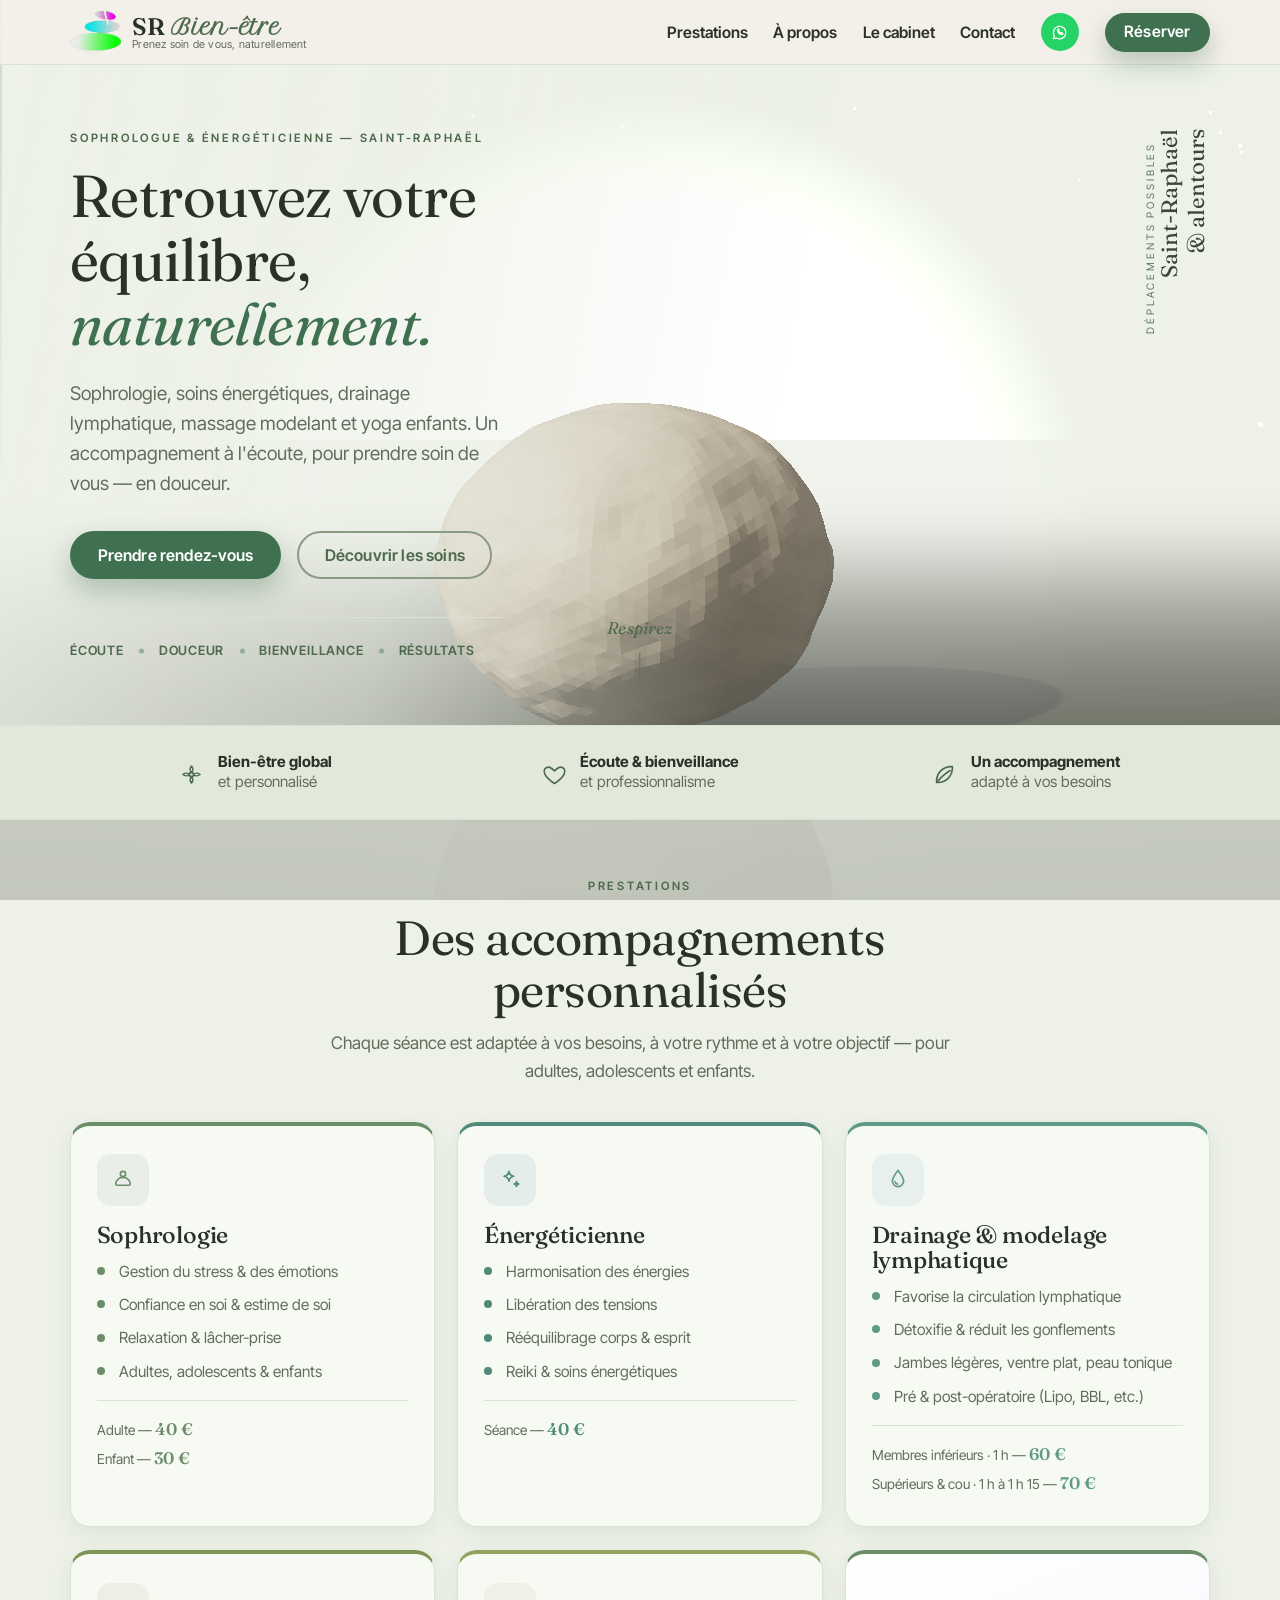
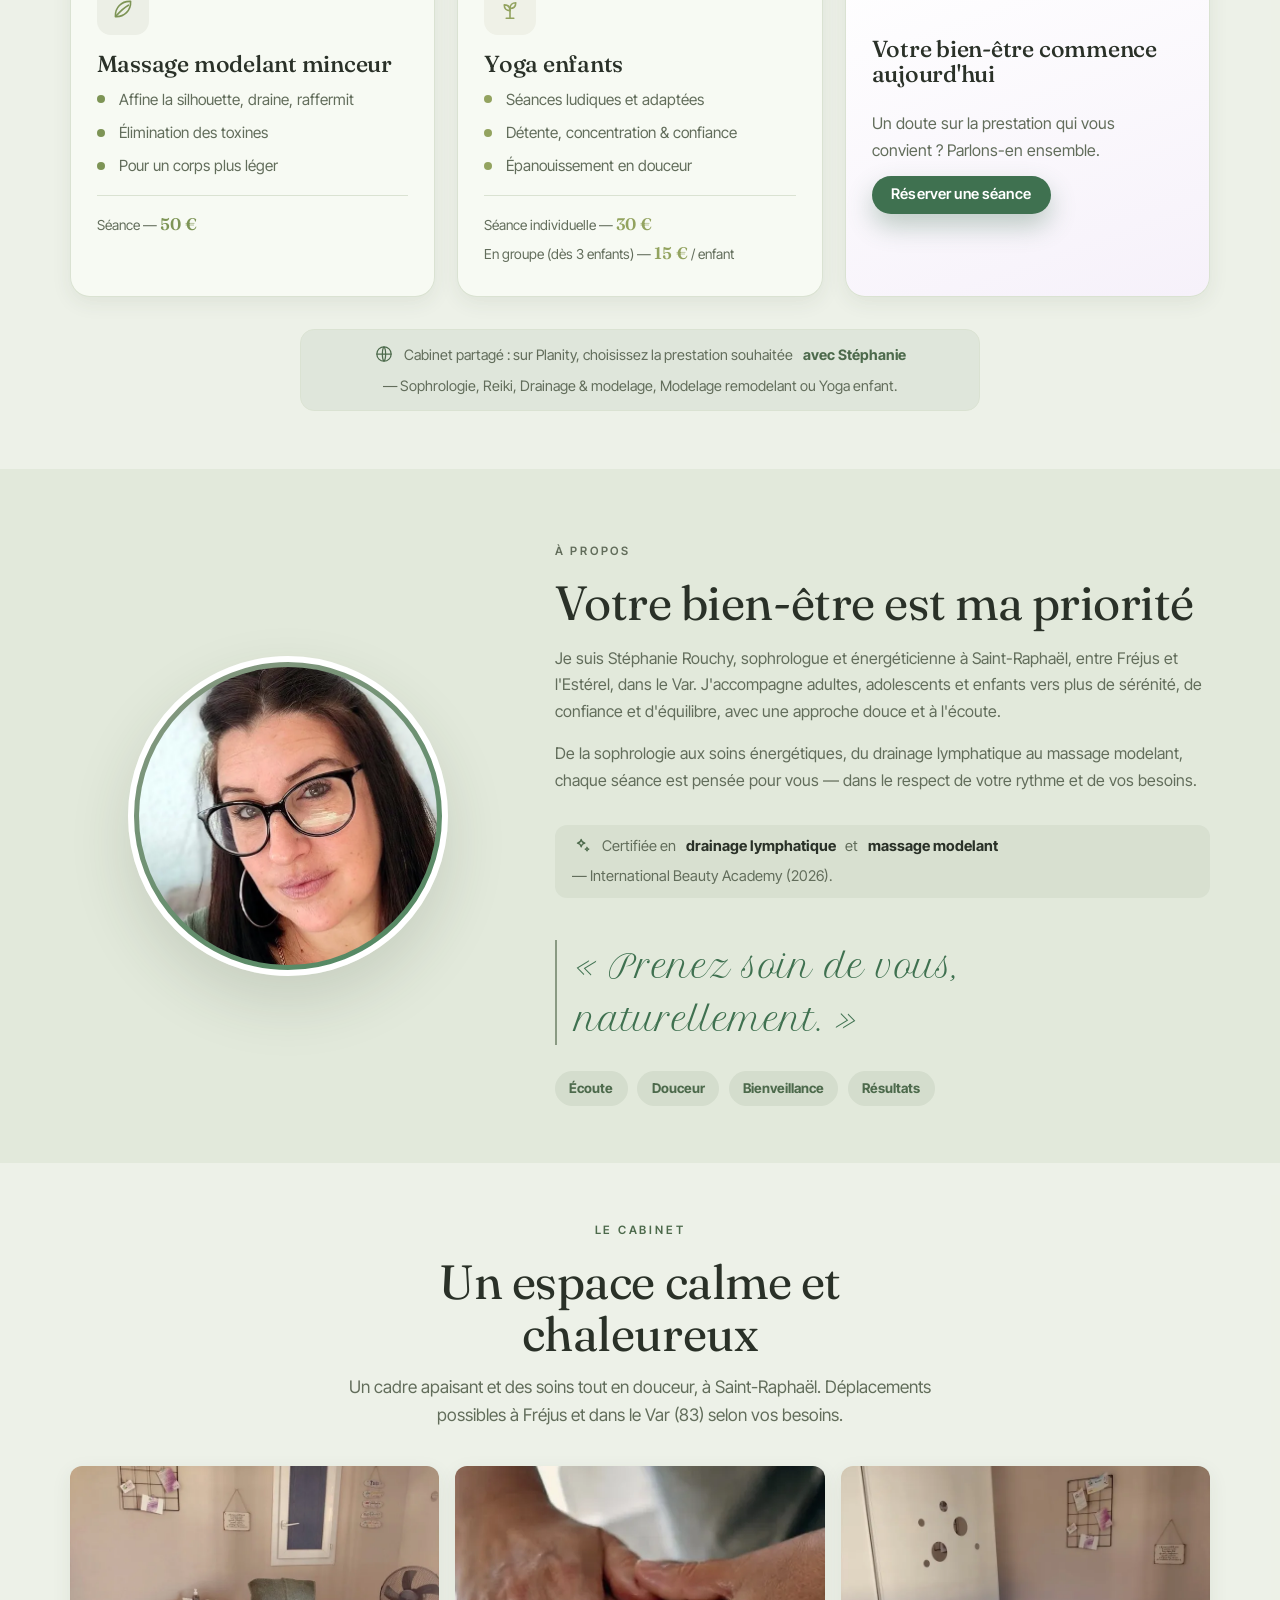
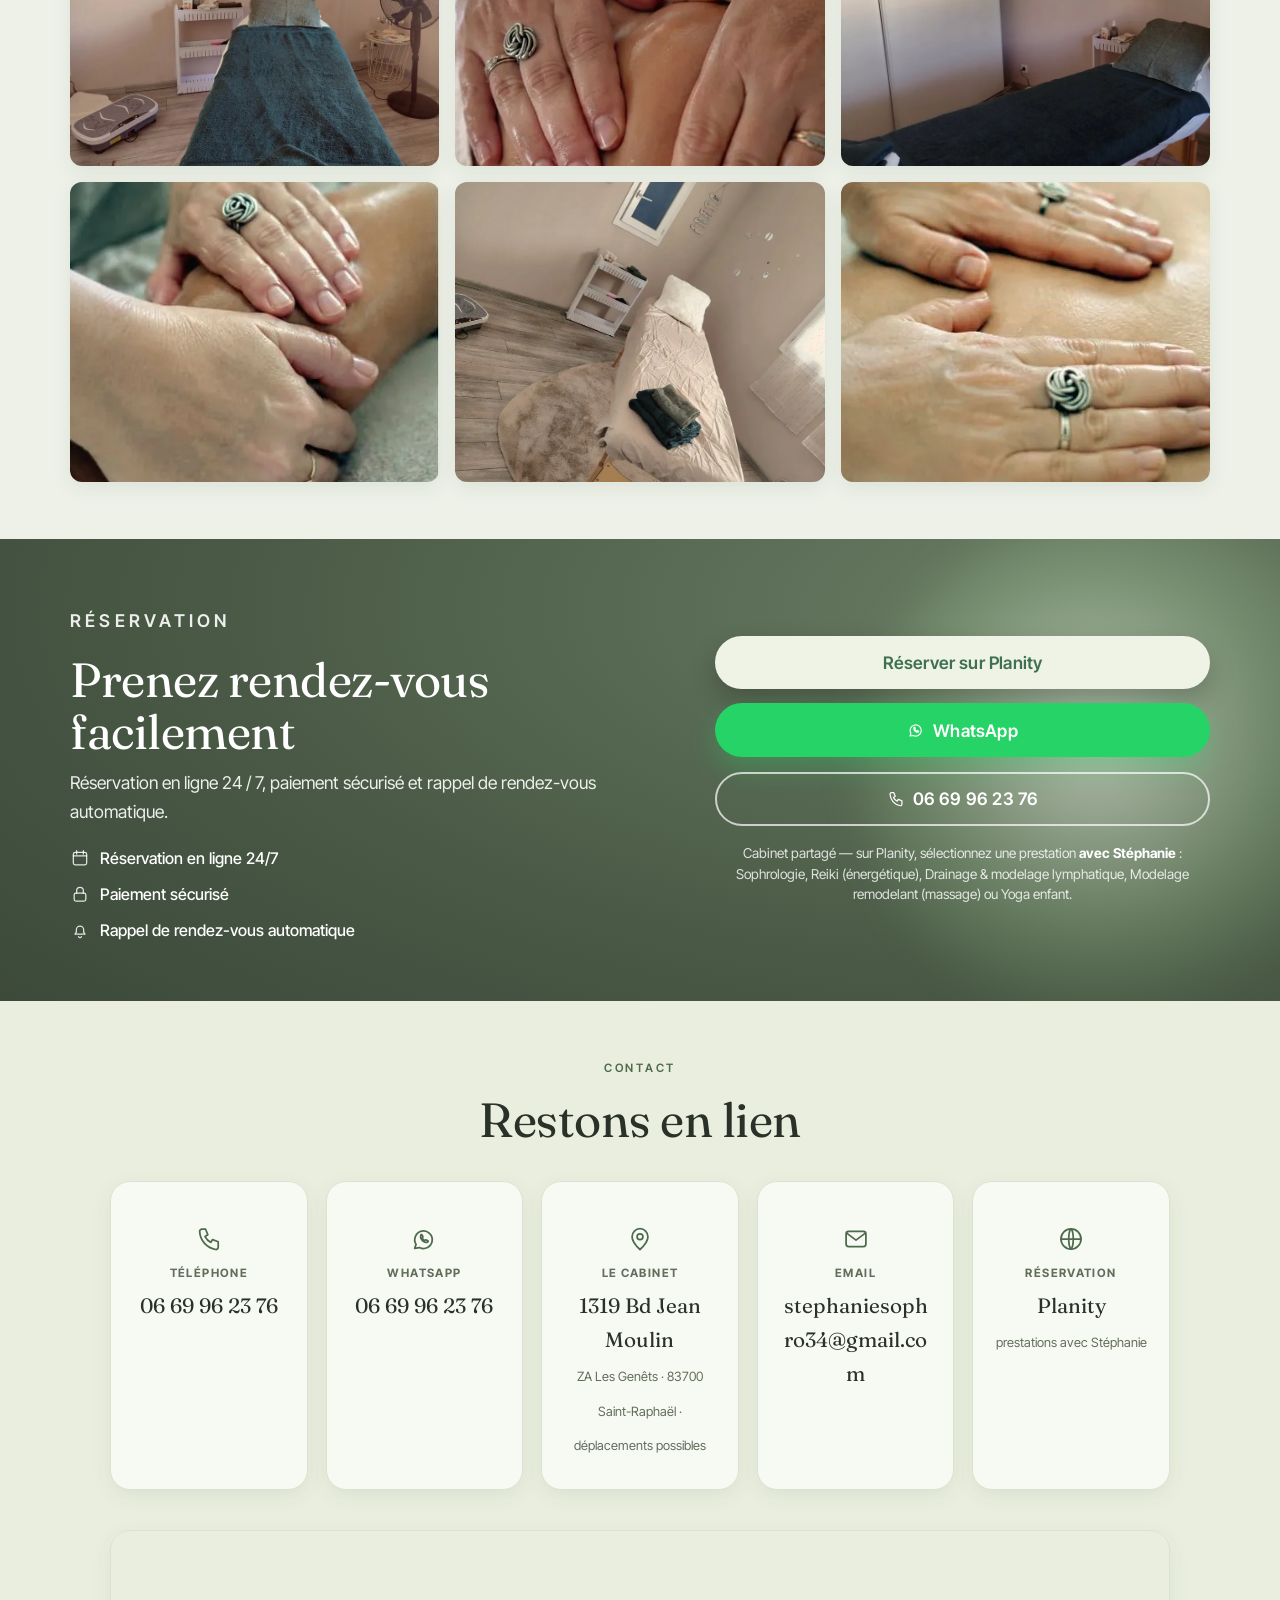
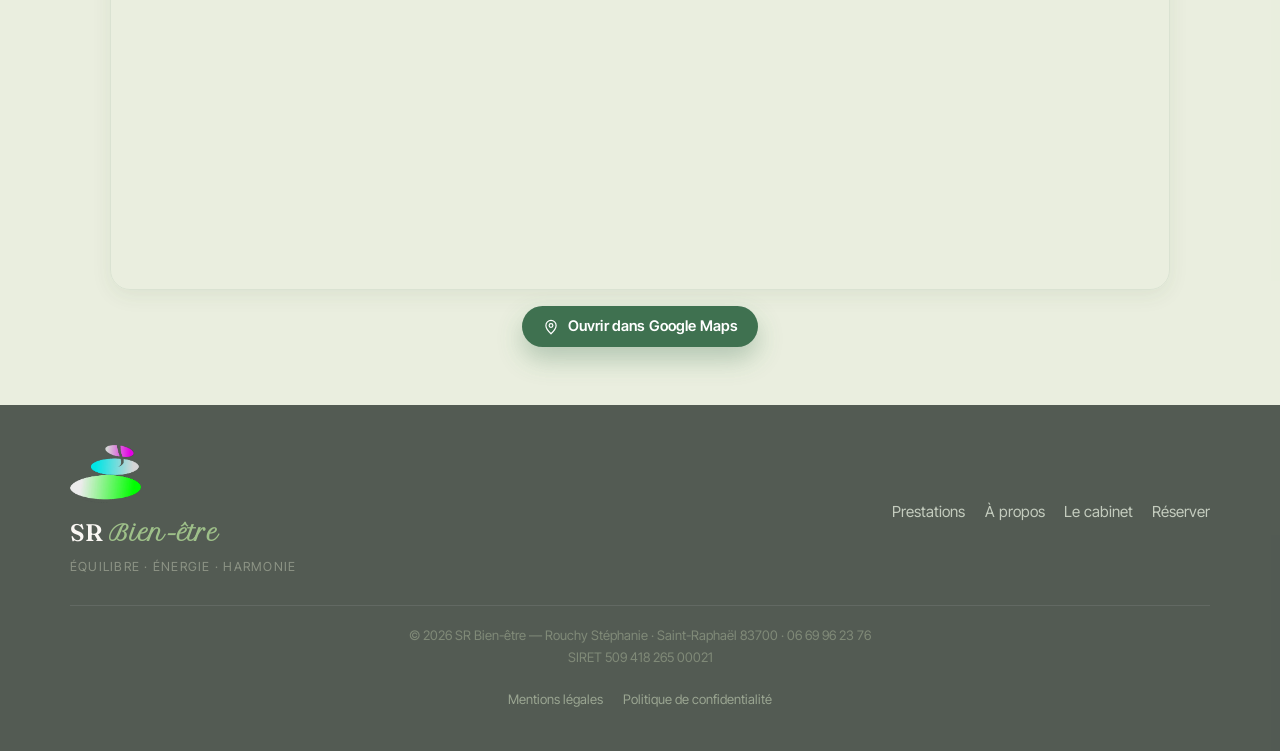
==== index.html @ bbe03e34 "Local SEO: reinforce Fréjus / Var geo signals in copy and schema Name nearby towns (Fréjus, Var/83) " ====
<!DOCTYPE html>
<html lang="fr">
<head>
  <meta charset="UTF-8" />
  <meta name="viewport" content="width=device-width, initial-scale=1.0" />
  <title>SR Bien-être — Sophrologie, Énergétique & Massage à Saint-Raphaël</title>
  <meta name="description" content="SR Bien-être à Saint-Raphaël (83700) : sophrologie, soins énergétiques (Reiki), drainage lymphatique, massage modelant minceur et yoga enfants. Prenez soin de vous, naturellement. Réservation en ligne." />
  <meta name="theme-color" content="#edf1e8" />
  <meta name="robots" content="index, follow, max-image-preview:large" />
  <meta name="author" content="Stéphanie Rouchy — SR Bien-être" />
  <link rel="canonical" href="https://www.srbienetre.fr/" />

  <!-- Local SEO -->
  <meta name="geo.region" content="FR-83" />
  <meta name="geo.placename" content="Saint-Raphaël" />
  <meta name="geo.position" content="43.42722;6.78696" />
  <meta name="ICBM" content="43.42722, 6.78696" />

  <!-- Open Graph -->
  <meta property="og:type" content="website" />
  <meta property="og:locale" content="fr_FR" />
  <meta property="og:site_name" content="SR Bien-être" />
  <meta property="og:url" content="https://www.srbienetre.fr/" />
  <meta property="og:title" content="SR Bien-être — Sophrologie, Énergétique & Massage à Saint-Raphaël" />
  <meta property="og:description" content="Sophrologie, soins énergétiques, drainage lymphatique, massage minceur et yoga enfants. Prenez soin de vous, naturellement." />
  <meta property="og:image" content="https://www.srbienetre.fr/assets/img/hero-poster.jpg" />
  <meta property="og:image:width" content="820" />
  <meta property="og:image:height" content="660" />
  <meta property="og:image:alt" content="SR Bien-être — Sophrologie & énergétique à Saint-Raphaël" />

  <!-- Twitter / X card -->
  <meta name="twitter:card" content="summary_large_image" />
  <meta name="twitter:title" content="SR Bien-être — Sophrologie, Énergétique & Massage à Saint-Raphaël" />
  <meta name="twitter:description" content="Sophrologie, soins énergétiques, drainage lymphatique, massage minceur et yoga enfants. Prenez soin de vous, naturellement." />
  <meta name="twitter:image" content="https://www.srbienetre.fr/assets/img/hero-poster.jpg" />

  <link rel="icon" href="assets/favicon.svg" type="image/svg+xml" />
  <link rel="apple-touch-icon" href="assets/img/logo.png" />
  <link rel="preconnect" href="https://fonts.googleapis.com" />
  <link rel="preconnect" href="https://fonts.gstatic.com" crossorigin />
  <link href="https://fonts.googleapis.com/css2?family=Fraunces:ital,opsz,wght@0,9..144,400;0,9..144,500;0,9..144,600;1,9..144,400;1,9..144,500&family=Inter+Tight:wght@300;400;500;600;700&family=Petit+Formal+Script&display=swap" rel="stylesheet" />
  <link rel="stylesheet" href="styles.css?v=22" />

  <script type="application/ld+json">
  {
    "@context": "https://schema.org",
    "@type": "HealthAndBeautyBusiness",
    "name": "SR Bien-être",
    "description": "Sophrologie, soins énergétiques (Reiki), drainage lymphatique, massage modelant minceur et yoga enfants à Saint-Raphaël.",
    "@id": "https://www.srbienetre.fr/#business",
    "url": "https://www.srbienetre.fr/",
    "image": "https://www.srbienetre.fr/assets/img/hero-poster.jpg",
    "telephone": "+33669962376",
    "email": "stephaniesophro34@gmail.com",
    "knowsLanguage": "fr-FR",
    "founder": { "@type": "Person", "name": "Stéphanie Rouchy" },
    "areaServed": [
      { "@type": "City", "name": "Saint-Raphaël" },
      { "@type": "City", "name": "Fréjus" },
      { "@type": "AdministrativeArea", "name": "Var (83)" }
    ],
    "address": {
      "@type": "PostalAddress",
      "streetAddress": "1319 boulevard Jean Moulin, ZA Les Genêts",
      "addressLocality": "Saint-Raphaël",
      "postalCode": "83700",
      "addressCountry": "FR"
    },
    "geo": {
      "@type": "GeoCoordinates",
      "latitude": 43.42722,
      "longitude": 6.78696
    },
    "hasMap": "https://www.google.com/maps/search/?api=1&query=1319%20Bd%20Jean%20Moulin%2083700%20Saint-Rapha%C3%ABl",
    "slogan": "Prenez soin de vous, naturellement.",
    "priceRange": "€€",
    "hasOfferCatalog": {
      "@type": "OfferCatalog",
      "name": "Prestations",
      "itemListElement": [
        { "@type": "Offer", "priceCurrency": "EUR", "price": "40", "itemOffered": { "@type": "Service", "name": "Sophrologie (adulte)" } },
        { "@type": "Offer", "priceCurrency": "EUR", "price": "30", "itemOffered": { "@type": "Service", "name": "Sophrologie (enfant)" } },
        { "@type": "Offer", "priceCurrency": "EUR", "price": "40", "itemOffered": { "@type": "Service", "name": "Soin énergétique (Reiki)" } },
        { "@type": "Offer", "priceCurrency": "EUR", "price": "60", "itemOffered": { "@type": "Service", "name": "Drainage lymphatique — membres inférieurs (1 h)" } },
        { "@type": "Offer", "priceCurrency": "EUR", "price": "70", "itemOffered": { "@type": "Service", "name": "Drainage lymphatique — membres supérieurs & cou (1 h à 1 h 15)" } },
        { "@type": "Offer", "priceCurrency": "EUR", "price": "50", "itemOffered": { "@type": "Service", "name": "Massage modelant minceur" } },
        { "@type": "Offer", "priceCurrency": "EUR", "price": "30", "itemOffered": { "@type": "Service", "name": "Yoga enfants (individuel)" } },
        { "@type": "Offer", "priceCurrency": "EUR", "price": "15", "itemOffered": { "@type": "Service", "name": "Yoga enfants (groupe, dès 3 enfants)" } }
      ]
    },
    "potentialAction": {
      "@type": "ReserveAction",
      "name": "Réserver une séance de sophrologie avec Stéphanie",
      "target": "https://www.planity.com/aline-nails-83700-saint-raphael-g7h"
    }
  }
</script>
</head>
<body>
  <!-- ============ ICON SPRITE (thin line set) ============ -->
  <svg class="icon-sprite" width="0" height="0" aria-hidden="true" focusable="false">
    <defs>
      <symbol id="ic-lotus" viewBox="0 0 24 24">
        <circle cx="12" cy="6.4" r="2.4"/>
        <path d="M12 9.6c-3.4 0-6.1 2.4-6.7 5.7-.14.8.5 1.5 1.3 1.5h10.8c.8 0 1.44-.7 1.3-1.5C18.1 12 15.4 9.6 12 9.6z"/>
      </symbol>
      <symbol id="ic-spark" viewBox="0 0 24 24">
        <path d="M11 4c.5 3 1.5 4 4.5 4.5-3 .5-4 1.5-4.5 4.5-.5-3-1.5-4-4.5-4.5 3-.5 4-1.5 4.5-4.5z"/>
        <path d="M18 13.5c.22 1.4.8 2 2.2 2.2-1.4.22-2 .8-2.2 2.2-.22-1.4-.8-2-2.2-2.2 1.4-.22 2-.8 2.2-2.2z"/>
      </symbol>
      <symbol id="ic-drop" viewBox="0 0 24 24">
        <path d="M12 3.2c-3.1 4-5.2 6.7-5.2 9.7a5.2 5.2 0 0 0 10.4 0c0-3-2.1-5.7-5.2-9.7z"/>
        <path d="M9.4 13.4a2.6 2.6 0 0 0 2.2 2.4"/>
      </symbol>
      <symbol id="ic-leaf" viewBox="0 0 24 24">
        <path d="M5 19c-.5-8 5.5-14.5 14-14 .5 8.5-6 14.5-14 14z"/>
        <path d="M6 18c4-4.5 7.5-7.5 11-9.5"/>
      </symbol>
      <symbol id="ic-sprout" viewBox="0 0 24 24">
        <path d="M12 20.5V12"/>
        <path d="M12 13.5c-3.2 0-5.3-2.1-5.3-5.3 3.2 0 5.3 2.1 5.3 5.3z"/>
        <path d="M12 11.5c0-3.2 2.1-5.3 5.3-5.3 0 3.2-2.1 5.3-5.3 5.3z"/>
        <path d="M8.5 20.5h7"/>
      </symbol>
      <symbol id="ic-flower" viewBox="0 0 24 24">
        <circle cx="12" cy="12" r="1.9"/>
        <path d="M12 10.1c-1.5-1.5-1.5-4 0-5.6 1.5 1.6 1.5 4.1 0 5.6z"/>
        <path d="M13.9 12c1.5-1.5 4-1.5 5.6 0-1.6 1.5-4.1 1.5-5.6 0z"/>
        <path d="M12 13.9c1.5 1.5 1.5 4 0 5.6-1.5-1.6-1.5-4.1 0-5.6z"/>
        <path d="M10.1 12c-1.5 1.5-4 1.5-5.6 0 1.6-1.5 4.1-1.5 5.6 0z"/>
      </symbol>
      <symbol id="ic-heart" viewBox="0 0 24 24">
        <path d="M12 20s-6.5-4.3-8.6-8.4C1.9 8.3 3.5 5.4 6.6 5.4c1.9 0 3 1 5.4 3.4 2.4-2.4 3.5-3.4 5.4-3.4 3.1 0 4.7 2.9 3.2 6.2C18.5 15.7 12 20 12 20z"/>
      </symbol>
      <symbol id="ic-calendar" viewBox="0 0 24 24">
        <rect x="4" y="5.2" width="16" height="15" rx="2.2"/>
        <path d="M4 9.5h16M8 3.2v4M16 3.2v4"/>
      </symbol>
      <symbol id="ic-lock" viewBox="0 0 24 24">
        <rect x="5" y="11" width="14" height="9.4" rx="2.2"/>
        <path d="M8 11V8a4 4 0 0 1 8 0v3"/>
      </symbol>
      <symbol id="ic-bell" viewBox="0 0 24 24">
        <path d="M6 17h12l-1.6-2.4v-3a4.4 4.4 0 0 0-8.8 0v3L6 17z"/>
        <path d="M10.3 20a1.9 1.9 0 0 0 3.4 0"/>
      </symbol>
      <symbol id="ic-phone" viewBox="0 0 24 24">
        <path d="M6 3.6h3.1l1.9 4.8-2.4 1.5a11.5 11.5 0 0 0 5 5l1.5-2.4 4.8 1.9V19a2 2 0 0 1-2.1 2A16.5 16.5 0 0 1 4 5.7 2 2 0 0 1 6 3.6z"/>
      </symbol>
      <symbol id="ic-pin" viewBox="0 0 24 24">
        <path d="M12 21s6.8-6.3 6.8-11A6.8 6.8 0 0 0 5.2 10c0 4.7 6.8 11 6.8 11z"/>
        <circle cx="12" cy="10" r="2.5"/>
      </symbol>
      <symbol id="ic-globe" viewBox="0 0 24 24">
        <circle cx="12" cy="12" r="8.6"/>
        <path d="M3.5 12h17M12 3.4c2.6 2.6 2.6 14.6 0 17.2M12 3.4c-2.6 2.6-2.6 14.6 0 17.2"/>
      </symbol>
      <symbol id="ic-mail" viewBox="0 0 24 24">
        <rect x="3.5" y="5.5" width="17" height="13" rx="2.2"/>
        <path d="M4 7l8 6 8-6"/>
      </symbol>
      <symbol id="ic-whatsapp" viewBox="0 0 24 24">
        <path d="M4 20l1.2-3.4a7.5 7.5 0 1 1 2.9 2.7L4 20z"/>
        <path d="M9.2 8.7c.3-.6 1-.6 1.3.1l.5 1.1c.1.3.1.6-.1.8l-.4.5a4.2 4.2 0 0 0 2.1 2.1l.5-.4c.2-.2.5-.2.8-.1l1.1.5c.7.3.7 1 .1 1.3-.9.5-2 .5-3.1-.2a6.8 6.8 0 0 1-2.3-2.3c-.7-1.1-.7-2.2-.5-3z"/>
      </symbol>
    </defs>
  </svg>

  <!-- ============ OPENING RITUAL — « Le Souffle » ============ -->
  <div id="souffle-intro" class="intro" aria-hidden="true">
    <div class="intro-inner">
      <span class="intro-line" aria-hidden="true"></span>
      <p class="intro-word intro-word--a">Respirez.</p>
      <p class="intro-word intro-word--b">Retrouvez votre équilibre,<br /><i>naturellement.</i></p>
    </div>
    <button type="button" class="intro-skip" aria-label="Entrer sur le site">Entrer</button>
  </div>

  <a class="skip-link" href="#main">Aller au contenu</a>
  <span class="breath-line" aria-hidden="true"></span>

  <!-- ============ HEADER ============ -->
  <header class="site-header" id="top">
    <div class="container header-inner">
      <a href="#top" class="brand" aria-label="SR Bien-être — accueil">
        <span class="brand-mark" aria-hidden="true">
          <img src="assets/img/logo.png" alt="" width="49" height="40" />
        </span>
        <span class="brand-text">
          <span class="brand-name">SR <em>Bien-être</em></span>
          <span class="brand-tagline">Prenez soin de vous, naturellement</span>
        </span>
      </a>

      <nav class="nav" aria-label="Navigation principale">
        <button class="nav-toggle" aria-expanded="false" aria-controls="nav-menu" aria-label="Ouvrir le menu">
          <span></span><span></span><span></span>
        </button>
        <ul class="nav-menu" id="nav-menu">
          <li><a href="#services">Prestations</a></li>
          <li><a href="#apropos">À propos</a></li>
          <li><a href="#cabinet">Le cabinet</a></li>
          <li><a href="#contact">Contact</a></li>
          <li class="nav-wa-item">
            <a href="https://wa.me/33669962376?text=Bonjour%20St%C3%A9phanie%2C%20je%20vous%20contacte%20via%20votre%20site%20SR%20Bien-%C3%AAtre." target="_blank" rel="noopener" class="nav-wa" aria-label="Contacter sur WhatsApp">
              <svg class="ic"><use href="#ic-whatsapp"/></svg>
            </a>
          </li>
          <li><a href="#reserver" class="btn btn-sm btn-primary nav-cta">Réserver</a></li>
        </ul>
      </nav>
    </div>
  </header>

  <main id="main">
    <!-- ============ HERO — « Le Souffle » ============ -->
    <section class="hero">
      <!-- La Membrane : souffle de lumière (pré-rendu léger, SVG/CSS, sans WebGL) -->
      <div class="membrane" aria-hidden="true">
        <svg class="membrane-svg" viewBox="0 0 900 900" preserveAspectRatio="xMidYMid slice">
          <defs>
            <radialGradient id="halo" cx="50%" cy="50%" r="50%">
              <stop offset="0%" stop-color="#c7d0c0" stop-opacity="0.9" />
              <stop offset="45%" stop-color="#aebaa6" stop-opacity="0.55" />
              <stop offset="100%" stop-color="#aebaa6" stop-opacity="0" />
            </radialGradient>
            <radialGradient id="core" cx="46%" cy="44%" r="46%">
              <stop offset="0%" stop-color="#f6faee" stop-opacity="0.98" />
              <stop offset="38%" stop-color="#dbeac8" stop-opacity="0.9" />
              <stop offset="72%" stop-color="#a7c58f" stop-opacity="0.55" />
              <stop offset="100%" stop-color="#7aa76f" stop-opacity="0" />
            </radialGradient>
            <linearGradient id="prism" x1="0" y1="0" x2="1" y2="1">
              <stop offset="0%" stop-color="#e79ab5" />
              <stop offset="30%" stop-color="#b79ad6" />
              <stop offset="60%" stop-color="#7fb9d8" />
              <stop offset="100%" stop-color="#9ecf9f" />
            </linearGradient>
            <filter id="warp" x="-30%" y="-30%" width="160%" height="160%">
              <feTurbulence type="fractalNoise" baseFrequency="0.011 0.014" numOctaves="2" seed="7" result="n" />
              <feDisplacementMap in="SourceGraphic" in2="n" scale="42" xChannelSelector="R" yChannelSelector="G" />
              <feGaussianBlur stdDeviation="6" />
            </filter>
            <filter id="soft"><feGaussianBlur stdDeviation="26" /></filter>
            <filter id="grain">
              <feTurbulence type="fractalNoise" baseFrequency="0.9" numOctaves="2" stitchTiles="stitch" />
              <feColorMatrix type="saturate" values="0" />
            </filter>
          </defs>

          <ellipse cx="450" cy="452" rx="330" ry="330" fill="url(#halo)" filter="url(#soft)" />
          <g filter="url(#warp)">
            <ellipse cx="450" cy="442" rx="250" ry="260" fill="url(#core)" />
            <ellipse class="prism-rim" cx="450" cy="442" rx="250" ry="260" fill="none"
                     stroke="url(#prism)" stroke-width="5" opacity="0.6" />
            <ellipse cx="450" cy="442" rx="250" ry="260" fill="none"
                     stroke="#ffffff" stroke-width="1.5" opacity="0.35" />
          </g>
          <rect width="900" height="900" filter="url(#grain)" opacity="0.05" />
        </svg>
      </div>
      <!-- Desktop fallback: a still of the WebGL « La Source » scene (shown when WebGL doesn't run) -->
      <img class="hero-poster" src="assets/img/hero-poster.jpg?v=1" alt="" aria-hidden="true" width="820" height="660" />

      <div class="container hero-inner">
        <div class="hero-copy">
          <p class="eyebrow">Sophrologue &amp; énergéticienne — Saint-Raphaël</p>
          <h1 class="hero-title">
            Retrouvez votre<br />équilibre, <span class="accent-word">naturellement.</span>
          </h1>
          <p class="lead">
            Sophrologie, soins énergétiques, drainage lymphatique, massage modelant et
            yoga enfants. Un accompagnement à l'écoute, pour prendre soin de vous — en douceur.
          </p>
          <div class="hero-actions">
            <a href="#reserver" class="btn btn-primary">Prendre rendez-vous</a>
            <a href="#services" class="btn btn-ghost">Découvrir les soins</a>
          </div>
          <ul class="hero-values" aria-label="Valeurs">
            <li>Écoute</li><li>Douceur</li><li>Bienveillance</li><li>Résultats</li>
          </ul>
        </div>
        <p class="hero-place" aria-hidden="true">
          <span>déplacements possibles</span>
          Saint-Raphaël<br />&amp; alentours
        </p>
      </div>
      <a href="#trust" class="hero-scroll" aria-label="Défiler">
        <span class="hero-scroll-word">Respirez</span>
        <span class="hero-scroll-dot"></span>
      </a>
    </section>

    <!-- ============ TRUST STRIP ============ -->
    <section class="trust" id="trust" aria-label="Engagements">
      <div class="container trust-inner">
        <div class="trust-item">
          <span class="trust-ic" aria-hidden="true"><svg class="ic"><use href="#ic-flower"/></svg></span>
          <p><strong>Bien-être global</strong><br />et personnalisé</p>
        </div>
        <div class="trust-item">
          <span class="trust-ic" aria-hidden="true"><svg class="ic"><use href="#ic-heart"/></svg></span>
          <p><strong>Écoute &amp; bienveillance</strong><br />et professionnalisme</p>
        </div>
        <div class="trust-item">
          <span class="trust-ic" aria-hidden="true"><svg class="ic"><use href="#ic-leaf"/></svg></span>
          <p><strong>Un accompagnement</strong><br />adapté à vos besoins</p>
        </div>
      </div>
    </section>

    <!-- ============ SERVICES ============ -->
    <section class="section" id="services">
      <div class="container">
        <div class="section-head">
          <p class="eyebrow">Prestations</p>
          <h2>Des accompagnements personnalisés</h2>
          <p class="section-intro">
            Chaque séance est adaptée à vos besoins, à votre rythme et à votre objectif —
            pour adultes, adolescents et enfants.
          </p>
        </div>

        <div class="cards">
          <article class="card card--a">
            <div class="card-icon" aria-hidden="true"><svg class="ic"><use href="#ic-lotus"/></svg></div>
            <h3>Sophrologie</h3>
            <ul>
              <li>Gestion du stress &amp; des émotions</li>
              <li>Confiance en soi &amp; estime de soi</li>
              <li>Relaxation &amp; lâcher-prise</li>
              <li>Adultes, adolescents &amp; enfants</li>
            </ul>
            <p class="card-price">
              Adulte — <strong>40 €</strong><br />
              Enfant — <strong>30 €</strong>
            </p>
          </article>

          <article class="card card--b">
            <div class="card-icon" aria-hidden="true"><svg class="ic"><use href="#ic-spark"/></svg></div>
            <h3>Énergéticienne</h3>
            <ul>
              <li>Harmonisation des énergies</li>
              <li>Libération des tensions</li>
              <li>Rééquilibrage corps &amp; esprit</li>
              <li>Reiki &amp; soins énergétiques</li>
            </ul>
            <p class="card-price">Séance — <strong>40 €</strong></p>
          </article>

          <article class="card card--c">
            <div class="card-icon" aria-hidden="true"><svg class="ic"><use href="#ic-drop"/></svg></div>
            <h3>Drainage &amp; modelage lymphatique</h3>
            <ul>
              <li>Favorise la circulation lymphatique</li>
              <li>Détoxifie &amp; réduit les gonflements</li>
              <li>Jambes légères, ventre plat, peau tonique</li>
              <li>Pré &amp; post-opératoire (Lipo, BBL, etc.)</li>
            </ul>
            <p class="card-price">
              Membres inférieurs · 1 h — <strong>60 €</strong><br />
              Supérieurs &amp; cou · 1 h à 1 h 15 — <strong>70 €</strong>
            </p>
          </article>

          <article class="card card--d">
            <div class="card-icon" aria-hidden="true"><svg class="ic"><use href="#ic-leaf"/></svg></div>
            <h3>Massage modelant minceur</h3>
            <ul>
              <li>Affine la silhouette, draine, raffermit</li>
              <li>Élimination des toxines</li>
              <li>Pour un corps plus léger</li>
            </ul>
            <p class="card-price">Séance — <strong>50 €</strong></p>
          </article>

          <article class="card card--e">
            <div class="card-icon" aria-hidden="true"><svg class="ic"><use href="#ic-sprout"/></svg></div>
            <h3>Yoga enfants</h3>
            <ul>
              <li>Séances ludiques et adaptées</li>
              <li>Détente, concentration &amp; confiance</li>
              <li>Épanouissement en douceur</li>
            </ul>
            <p class="card-price">
              Séance individuelle — <strong>30 €</strong><br />
              En groupe (dès 3 enfants) — <strong>15 €</strong> / enfant
            </p>
          </article>

          <article class="card card-cta card--a">
            <h3>Votre bien-être commence aujourd'hui</h3>
            <p>Un doute sur la prestation qui vous convient&nbsp;? Parlons-en ensemble.</p>
            <a href="#reserver" class="btn btn-primary btn-sm">Réserver une séance</a>
          </article>
        </div>
        <p class="booking-hint">
          <svg class="ic" aria-hidden="true"><use href="#ic-globe"/></svg>
          Cabinet partagé : sur Planity, choisissez la prestation souhaitée
          <strong>avec Stéphanie</strong> — Sophrologie, Reiki, Drainage&nbsp;&amp;&nbsp;modelage,
          Modelage remodelant ou Yoga enfant.
        </p>
      </div>
    </section>

    <!-- ============ À PROPOS ============ -->
    <section class="section section-alt" id="apropos">
      <div class="container about">
        <div class="about-media">
          <picture>
            <source srcset="assets/img/stephanie.webp" type="image/webp" />
            <img src="assets/img/stephanie.jpg?v=2" alt="Stéphanie Rouchy, sophrologue et énergéticienne" width="600" height="600" loading="lazy" decoding="async" />
          </picture>
        </div>
        <div class="about-copy">
          <p class="eyebrow">À propos</p>
          <h2>Votre bien-être est ma priorité</h2>
          <p>
            Je suis Stéphanie Rouchy, sophrologue et énergéticienne à Saint-Raphaël,
            entre Fréjus et l'Estérel, dans le Var. J'accompagne adultes, adolescents et
            enfants vers plus de sérénité, de confiance et d'équilibre, avec une approche
            douce et à l'écoute.
          </p>
          <p>
            De la sophrologie aux soins énergétiques, du drainage lymphatique au massage
            modelant, chaque séance est pensée pour vous — dans le respect de votre rythme et
            de vos besoins.
          </p>
          <p class="credentials">
            <svg class="ic" aria-hidden="true"><use href="#ic-spark"/></svg>
            Certifiée en <strong>drainage lymphatique</strong> et <strong>massage modelant</strong> —
            International Beauty Academy (2026).
          </p>
          <blockquote>« Prenez soin de vous, naturellement. »</blockquote>
          <div class="about-values">
            <span>Écoute</span><span>Douceur</span><span>Bienveillance</span><span>Résultats</span>
          </div>
        </div>
      </div>
    </section>

    <!-- ============ CABINET / GALERIE ============ -->
    <section class="section" id="cabinet">
      <div class="container">
        <div class="section-head">
          <p class="eyebrow">Le cabinet</p>
          <h2>Un espace calme et chaleureux</h2>
          <p class="section-intro">
            Un cadre apaisant et des soins tout en douceur, à Saint-Raphaël.
            Déplacements possibles à Fréjus et dans le Var (83) selon vos besoins.
          </p>
        </div>
        <div class="gallery">
          <figure><picture><source srcset="assets/img/cabinet-2.webp" type="image/webp" /><img src="assets/img/cabinet-2.jpg" alt="Table de soin du cabinet" loading="lazy" decoding="async" width="1400" height="1892" /></picture></figure>
          <figure><picture><source srcset="assets/img/massage-1.webp" type="image/webp" /><img src="assets/img/massage-1.jpg" alt="Massage modelant du dos" loading="lazy" decoding="async" width="554" height="579" /></picture></figure>
          <figure><picture><source srcset="assets/img/cabinet-3.webp" type="image/webp" /><img src="assets/img/cabinet-3.jpg" alt="Espace de soin lumineux" loading="lazy" decoding="async" width="1400" height="1892" /></picture></figure>
          <figure><picture><source srcset="assets/img/massage-2.webp" type="image/webp" /><img src="assets/img/massage-2.jpg" alt="Massage relaxant des jambes" loading="lazy" decoding="async" width="468" height="472" /></picture></figure>
          <figure><picture><source srcset="assets/img/cabinet-5.webp" type="image/webp" /><img src="assets/img/cabinet-5.jpg" alt="Vue d'ensemble du cabinet de bien-être" loading="lazy" decoding="async" width="1400" height="1745" /></picture></figure>
          <figure><picture><source srcset="assets/img/massage-3.webp" type="image/webp" /><img src="assets/img/massage-3.jpg?v=2" alt="Drainage lymphatique du ventre" loading="lazy" decoding="async" width="574" height="372" /></picture></figure>
        </div>
      </div>
    </section>

    <!-- ============ RÉSERVER ============ -->
    <section class="section reserve" id="reserver">
      <div class="container reserve-inner">
        <div class="reserve-copy">
          <p class="eyebrow eyebrow-light">Réservation</p>
          <h2>Prenez rendez-vous facilement</h2>
          <p>Réservation en ligne 24&nbsp;/&nbsp;7, paiement sécurisé et rappel de rendez-vous automatique.</p>
          <ul class="reserve-points">
            <li><svg class="ic"><use href="#ic-calendar"/></svg> Réservation en ligne 24/7</li>
            <li><svg class="ic"><use href="#ic-lock"/></svg> Paiement sécurisé</li>
            <li><svg class="ic"><use href="#ic-bell"/></svg> Rappel de rendez-vous automatique</li>
          </ul>
        </div>
        <div class="reserve-actions">
          <a href="https://www.planity.com/aline-nails-83700-saint-raphael-g7h" target="_blank" rel="noopener" class="btn btn-primary btn-lg">
            Réserver sur Planity
          </a>
          <a href="https://wa.me/33669962376?text=Bonjour%20St%C3%A9phanie%2C%20je%20vous%20contacte%20via%20votre%20site%20SR%20Bien-%C3%AAtre." target="_blank" rel="noopener" class="btn btn-lg btn-whatsapp">
            <svg class="ic"><use href="#ic-whatsapp"/></svg> WhatsApp
          </a>
          <a href="tel:+33669962376" class="btn btn-ghost btn-lg btn-ghost-light">
            <svg class="ic"><use href="#ic-phone"/></svg> 06 69 96 23 76
          </a>
          <p class="reserve-note">
            Cabinet partagé — sur Planity, sélectionnez une prestation
            <strong>avec Stéphanie</strong> : Sophrologie, Reiki&nbsp;(énergétique),
            Drainage&nbsp;&amp;&nbsp;modelage lymphatique, Modelage remodelant&nbsp;(massage)
            ou Yoga enfant.
          </p>
        </div>
      </div>
    </section>

    <!-- ============ CONTACT ============ -->
    <section class="section section-alt" id="contact">
      <div class="container">
        <div class="section-head">
          <p class="eyebrow">Contact</p>
          <h2>Restons en lien</h2>
        </div>
        <div class="contact-grid">
          <a class="contact-item" href="tel:+33669962376">
            <span class="contact-ic" aria-hidden="true"><svg class="ic"><use href="#ic-phone"/></svg></span>
            <span class="contact-label">Téléphone</span>
            <span class="contact-val">06 69 96 23 76</span>
          </a>
          <a class="contact-item" href="https://wa.me/33669962376?text=Bonjour%20St%C3%A9phanie%2C%20je%20vous%20contacte%20via%20votre%20site%20SR%20Bien-%C3%AAtre." target="_blank" rel="noopener">
            <span class="contact-ic" aria-hidden="true"><svg class="ic"><use href="#ic-whatsapp"/></svg></span>
            <span class="contact-label">WhatsApp</span>
            <span class="contact-val">06 69 96 23 76</span>
          </a>
          <a class="contact-item" href="https://www.google.com/maps/search/?api=1&amp;query=1319%20Bd%20Jean%20Moulin%2083700%20Saint-Rapha%C3%ABl" target="_blank" rel="noopener">
            <span class="contact-ic" aria-hidden="true"><svg class="ic"><use href="#ic-pin"/></svg></span>
            <span class="contact-label">Le cabinet</span>
            <span class="contact-val">1319 Bd Jean Moulin<br /><small>ZA Les Genêts · 83700 Saint-Raphaël · déplacements possibles</small></span>
          </a>
          <a class="contact-item" href="mailto:stephaniesophro34@gmail.com">
            <span class="contact-ic" aria-hidden="true"><svg class="ic"><use href="#ic-mail"/></svg></span>
            <span class="contact-label">Email</span>
            <span class="contact-val contact-email">stephaniesophro34@gmail.com</span>
          </a>
          <a class="contact-item" href="https://www.planity.com/aline-nails-83700-saint-raphael-g7h" target="_blank" rel="noopener">
            <span class="contact-ic" aria-hidden="true"><svg class="ic"><use href="#ic-globe"/></svg></span>
            <span class="contact-label">Réservation</span>
            <span class="contact-val">Planity<br /><small>prestations avec Stéphanie</small></span>
          </a>
        </div>

        <div class="map-wrap">
          <iframe
            class="map-embed"
            title="Localisation du cabinet SR Bien-être — 1319 Bd Jean Moulin, Saint-Raphaël"
            loading="lazy"
            referrerpolicy="no-referrer-when-downgrade"
            src="https://www.openstreetmap.org/export/embed.html?bbox=6.78096%2C43.42322%2C6.79296%2C43.43122&amp;layer=mapnik&amp;marker=43.42722%2C6.78696"></iframe>
          <a class="btn btn-primary btn-sm map-directions" href="https://www.google.com/maps/search/?api=1&amp;query=1319%20Bd%20Jean%20Moulin%2083700%20Saint-Rapha%C3%ABl" target="_blank" rel="noopener">
            <svg class="ic" aria-hidden="true"><use href="#ic-pin"/></svg> Ouvrir dans Google Maps
          </a>
        </div>
      </div>
    </section>
  </main>

  <!-- ============ FOOTER ============ -->
  <footer class="site-footer">
    <div class="container footer-inner">
      <div class="footer-brand">
        <img class="footer-logo" src="assets/img/logo.png" alt="Logo SR Bien-être" width="73" height="60" loading="lazy" />
        <span class="brand-name">SR <em>Bien-être</em></span>
        <p>Équilibre · Énergie · Harmonie</p>
      </div>
      <nav aria-label="Liens de pied de page">
        <a href="#services">Prestations</a>
        <a href="#apropos">À propos</a>
        <a href="#cabinet">Le cabinet</a>
        <a href="#reserver">Réserver</a>
      </nav>
      <p class="footer-legal">
        © <span id="year"></span> SR Bien-être — Rouchy Stéphanie · Saint-Raphaël 83700 · 06 69 96 23 76<br />
        SIRET 509 418 265 00021
      </p>
      <p class="footer-legal-links">
        <a href="mentions-legales">Mentions légales</a>
        <a href="confidentialite">Politique de confidentialité</a>
      </p>
    </div>
  </footer>

  <a href="https://wa.me/33669962376?text=Bonjour%20St%C3%A9phanie%2C%20je%20vous%20contacte%20via%20votre%20site%20SR%20Bien-%C3%AAtre." target="_blank" rel="noopener" class="fab-wa" aria-label="Contacter sur WhatsApp"><svg class="ic"><use href="#ic-whatsapp"/></svg></a>
  <a href="#reserver" class="fab" aria-label="Prendre rendez-vous"><svg class="ic"><use href="#ic-calendar"/></svg> Réserver</a>

  <script src="script.js?v=9"></script>
</body>
</html>
---- styles.css ----
/* ============ SR Bien-être — « Le Souffle » ============ */
:root {
  /* Ground & ink — soft, calming sage-green ("un vert apaisant") */
  --plaster: #edf1e8;
  --plaster-deep: #e2e9db;
  --surface: #f7faf3;
  --ink: #2a3128;
  --ink-soft: #626d5b;
  --line: #dae2d2;

  /* Calming green palette — the action colour is a fresh, soothing green */
  --sage: #8a9a83;
  --sage-deep: #4d6a4c;
  --terracotta: #4e8760;      /* CTA / accent green (token name kept) */
  --terracotta-deep: #3f7150;

  /* The spectrum — used ONLY as refracted light (membrane, logo mark) */
  --brand-grad: linear-gradient(120deg, #e78ab0 0%, #9a7cc4 34%, #4aa9d8 68%, #7fc48a 100%);

  /* Legacy aliases kept so downstream rules inherit the new system */
  --bg: var(--plaster);
  --bg-alt: var(--plaster-deep);
  --purple: var(--sage-deep);
  --purple-deep: var(--sage-deep);
  --pink: var(--terracotta);
  --teal: var(--sage-deep);

  --shadow-sm: 0 6px 20px rgba(48, 60, 42, .08);
  --shadow: 0 26px 60px rgba(48, 60, 42, .15);
  --radius: 20px;
  --radius-sm: 12px;
  --wrap: 1140px;
  --ff-head: "Fraunces", Georgia, serif;
  --ff-body: "Inter Tight", system-ui, -apple-system, sans-serif;
  --ff-script: "Petit Formal Script", cursive;

  --breath: 11s; /* one calm resting-breath cycle */
}

* { box-sizing: border-box; }
html { scroll-behavior: smooth; scroll-padding-top: 84px; }
html { background: var(--bg); }
body {
  margin: 0;
  font-family: var(--ff-body);
  color: var(--ink);
  background: var(--bg);
  line-height: 1.65;
  font-weight: 400;
  -webkit-font-smoothing: antialiased;
}
/* When the WebGL world is live, the page floats over it: body goes transparent so
   the fixed background canvas shows, and content keeps its own legible grounds. */
html.source-on body { background: transparent; }
img { max-width: 100%; display: block; }
picture { display: contents; } /* let the inner <img> lay out as if direct child */
.icon-sprite { position: absolute; width: 0; height: 0; } /* hidden SVG symbol sprite */
a { color: inherit; }

/* ---- Thin line icons ---- */
.ic {
  width: 1.35em; height: 1.35em; fill: none; stroke: currentColor;
  stroke-width: 1.5; stroke-linecap: round; stroke-linejoin: round;
  vertical-align: -0.28em; flex: none;
}
.card-icon .ic { width: 26px; height: 26px; stroke: var(--accent); }
.trust-ic .ic { width: 27px; height: 27px; stroke: var(--sage-deep); }
.contact-ic .ic { width: 28px; height: 28px; stroke: var(--sage-deep); }
.reserve-points .ic { width: 20px; height: 20px; stroke: rgba(255,255,255,.85); }
.btn .ic { width: 18px; height: 18px; stroke-width: 1.6; }
.fab .ic { width: 17px; height: 17px; }

.container { width: min(100% - 2.5rem, var(--wrap)); margin-inline: auto; }

.skip-link {
  position: absolute; left: -999px; top: 0; z-index: 100;
  background: var(--purple); color: #fff; padding: .6rem 1rem; border-radius: 0 0 8px 0;
}
.skip-link:focus { left: 0; }

/* ---- Buttons ---- */
.btn {
  display: inline-flex; align-items: center; justify-content: center; gap: .5rem;
  font-family: var(--ff-body); font-weight: 700; font-size: 1rem;
  padding: .85rem 1.6rem; border-radius: 999px; text-decoration: none;
  cursor: pointer; border: 2px solid transparent; transition: transform .18s ease, box-shadow .18s ease, background .18s;
  line-height: 1;
}
.btn { font-family: var(--ff-body); font-weight: 600; letter-spacing: .01em; }
.btn:hover { transform: translateY(-2px); }
/* base uses the deeper green so white label clears WCAG AA (4.5:1); hover darkens further */
.btn-primary { background: var(--terracotta-deep); color: #fff; box-shadow: 0 12px 26px rgba(63, 113, 80, .32); }
.btn-primary:hover { background: #34613f; box-shadow: 0 16px 32px rgba(63, 113, 80, .42); }
.btn-ghost { background: transparent; border-color: var(--sage); color: var(--sage-deep); }
.btn-ghost:hover { background: rgba(138, 154, 134, .12); }
.btn-ghost-light { border-color: rgba(255,255,255,.7); color: #fff; }
.btn-ghost-light:hover { background: rgba(255,255,255,.14); }

/* Visible keyboard focus for all interactive elements */
a:focus-visible, button:focus-visible, .btn:focus-visible {
  outline: 3px solid var(--sage-deep); outline-offset: 3px; border-radius: 6px;
}
.btn-whatsapp { background: #25d366; color: #fff; box-shadow: 0 12px 26px rgba(37,211,102,.28); }
.btn-whatsapp:hover { background: #1fb457; box-shadow: 0 16px 32px rgba(37,211,102,.38); }
.btn-whatsapp .ic { stroke: #fff; }
.btn-sm { padding: .6rem 1.1rem; font-size: .92rem; }
.btn-lg { padding: 1rem 2rem; font-size: 1.08rem; }

.eyebrow {
  text-transform: uppercase; letter-spacing: .24em; font-size: .72rem; font-weight: 600;
  color: var(--sage-deep); margin: 0 0 1rem;
}
.eyebrow-light { color: rgba(255,255,255,.8); }
.grad-text { color: var(--sage-deep); font-style: italic; }

h1, h2, h3 { font-family: var(--ff-head); font-weight: 400; line-height: 1.08; color: var(--ink); margin: 0; letter-spacing: -0.01em; }
h1 { font-size: clamp(2.4rem, 5vw, 3.7rem); }
h2 { font-size: clamp(2rem, 4vw, 3rem); }
h3 { font-size: 1.45rem; font-weight: 500; }

/* ============ HEADER ============ */
.site-header {
  position: sticky; top: 0; z-index: 50;
  background: rgba(244, 239, 233, .82); backdrop-filter: blur(12px) saturate(1.1);
  border-bottom: 1px solid var(--line);
}
.header-inner { display: flex; align-items: center; justify-content: space-between; gap: 1rem; padding: .7rem 0; }
.brand { display: flex; align-items: center; gap: .7rem; text-decoration: none; }
.brand-mark { display: grid; place-items: center; }
.brand-mark img { height: 42px; width: auto; display: block; }
.brand-text { display: flex; flex-direction: column; line-height: 1.05; }
.brand-name { font-family: var(--ff-head); font-size: 1.5rem; font-weight: 600; letter-spacing: .01em; }
.brand-name em { font-family: var(--ff-script); font-style: normal; color: var(--purple-deep); font-size: 1.35rem; }
.brand-tagline { font-size: .68rem; color: var(--ink-soft); letter-spacing: .02em; }

.nav { display: flex; align-items: center; }
.nav-menu { list-style: none; display: flex; align-items: center; gap: 1.6rem; margin: 0; padding: 0; }
.nav-menu a { text-decoration: none; font-weight: 600; font-size: .98rem; color: var(--ink); transition: color .15s; }
.nav-menu a:hover { color: var(--purple-deep); }
.nav-cta { color: #fff !important; }
.nav-wa {
  display: inline-flex; align-items: center; justify-content: center;
  width: 38px; height: 38px; border-radius: 50%; background: #25d366; color: #fff;
  transition: background .18s ease, transform .18s ease;
}
.nav-wa:hover { background: #1fb457; transform: translateY(-2px); }
.nav-wa .ic { stroke: #fff; width: 20px; height: 20px; }
.nav-toggle {
  display: none; background: none; border: 0; cursor: pointer; padding: .4rem; flex-direction: column; gap: 5px;
}
.nav-toggle span { width: 26px; height: 2.5px; background: var(--ink); border-radius: 2px; transition: .25s; }

/* ============ HERO — « Le Souffle » ============ */
.hero {
  position: relative; overflow: hidden;
  min-height: min(78vh, 660px);
  display: flex; align-items: center;
  background:
    radial-gradient(120% 90% at 100% 0%, #e4ecdd 0%, transparent 55%),
    var(--plaster);
}
.hero-inner {
  position: relative; z-index: 2;
  display: grid; grid-template-columns: 1.1fr .9fr; gap: 2rem; align-items: center;
  padding: clamp(2rem, 3.5vw, 3rem) 0;
}
.hero-copy { max-width: 27rem; }
.hero-title { margin: 0 0 1.4rem; }
.accent-word { font-style: italic; color: var(--terracotta-deep); }
.lead { font-size: 1.18rem; line-height: 1.6; color: var(--ink-soft); max-width: 40ch; margin: 0 0 2rem; }
.hero-actions { display: flex; flex-wrap: wrap; gap: 1rem; margin-bottom: 2.4rem; }
.hero-values {
  list-style: none; display: flex; flex-wrap: wrap; gap: 0; margin: 0; padding: 1.4rem 0 0; border-top: 1px solid var(--line);
}
.hero-values li {
  font-size: .8rem; font-weight: 600; letter-spacing: .06em; text-transform: uppercase; color: var(--sage-deep);
  padding-right: 1.1rem; margin-right: 1.1rem; position: relative;
}
.hero-values li::after {
  content: ""; position: absolute; right: -3px; top: 50%; width: 5px; height: 5px; border-radius: 50%;
  background: var(--terracotta); opacity: .5; transform: translateY(-50%);
}
.hero-values li:last-child { padding-right: 0; margin-right: 0; }
.hero-values li:last-child::after { display: none; }

/* editorial place-line, upper right */
.hero-place {
  grid-column: 2; justify-self: end; align-self: start; text-align: right; margin: 0;
  font-family: var(--ff-head); font-size: 1.4rem; line-height: 1.2; color: var(--ink);
  writing-mode: vertical-rl; transform: rotate(180deg); opacity: .9;
}
.hero-place span {
  display: block; font-family: var(--ff-body); font-size: .64rem; letter-spacing: .28em;
  text-transform: uppercase; color: var(--sage-deep); margin-bottom: .8rem;
}

/* La Membrane — glow used as the MOBILE fallback (hidden on desktop; poster used there) */
.membrane {
  display: none;
  position: absolute; z-index: 1; top: 50%; right: 4%; transform: translateY(-50%);
  width: min(46vw, 540px); aspect-ratio: 1; pointer-events: none;
  animation: breathe var(--breath) ease-in-out infinite;
  will-change: transform, opacity;
}
.membrane-svg { width: 100%; height: 100%; }

/* Desktop fallback poster — a still of the 3D scene, styled/masked like the live canvas */
.hero-poster {
  position: absolute; z-index: 1; top: 0; right: 0;
  width: min(66vw, 820px); height: 100%; object-fit: cover; object-position: 60% 50%;
  pointer-events: none; transition: opacity 1s ease;
  animation: breathe-poster var(--breath) ease-in-out infinite; will-change: transform;
  -webkit-mask-image: radial-gradient(115% 78% at 70% 52%, #000 50%, transparent 84%);
          mask-image: radial-gradient(115% 78% at 70% 52%, #000 50%, transparent 84%);
}
@keyframes breathe-poster { 0%,100% { transform: scale(1); } 50% { transform: scale(1.025); } }

/* La Source — WebGL scroll world (progressive enhancement, desktop/tablet).
   A single fixed background canvas the whole page scrolls over. */
.source-world {
  position: fixed; inset: 0; z-index: -1;
  width: 100vw; height: 100vh; height: 100dvh;
  opacity: 0; transition: opacity 1.4s ease; pointer-events: none;
}
.source-world.is-ready { opacity: 1; }

/* Hero opens straight onto the world; the flat fallbacks step aside. */
html.source-on .hero { background: transparent; }
html.source-on .membrane, html.source-on .hero-poster { opacity: 0; transition: opacity 1s ease; }
/* a soft plaster wash under the hero copy so the headline never fights the scene */
html.source-on .hero::before {
  content: ""; position: absolute; inset: 0; z-index: 0; pointer-events: none;
  background: linear-gradient(100deg, rgba(237,241,232,.92) 0%, rgba(237,241,232,.62) 34%, rgba(237,241,232,0) 60%);
}

/* Mid-page sections keep a translucent plaster ground: text stays crisp while the
   rising cairn only whispers through behind the content. */
html.source-on #services,
html.source-on #cabinet { background: rgba(237, 241, 232, .72); }

/* The finale : let the risen dawn horizon read behind the closing content. */
html.source-on #contact { background: rgba(233, 238, 220, .80); }
html.source-on .site-footer { background: rgba(29, 38, 31, .74); }
@keyframes breathe {
  0%, 100% { transform: translateY(-50%) scale(1); opacity: .92; }
  50%      { transform: translateY(-50%) scale(1.055); opacity: 1; }
}
@keyframes breathe-m {
  0%, 100% { transform: translateX(50%) scale(1); opacity: .78; }
  50%      { transform: translateX(50%) scale(1.05); opacity: .9; }
}

/* scroll cue — the invitation to breathe */
.hero-scroll {
  position: absolute; left: 50%; bottom: 1.8rem; transform: translateX(-50%); z-index: 3;
  display: flex; flex-direction: column; align-items: center; gap: .6rem; text-decoration: none;
}
.hero-scroll-word {
  font-family: var(--ff-head); font-style: italic; font-size: 1.05rem; color: var(--sage-deep); letter-spacing: .01em;
}
.hero-scroll-dot {
  width: 1px; height: 44px; background: linear-gradient(var(--sage-deep), transparent);
  transform-origin: top; animation: drip var(--breath) ease-in-out infinite;
}
@keyframes drip { 0%,100% { transform: scaleY(.4); opacity: .4; } 50% { transform: scaleY(1); opacity: .9; } }

/* ============ OPENING RITUAL ============ */
.intro {
  position: fixed; inset: 0; z-index: 200; background: var(--plaster);
  display: grid; place-items: center; opacity: 0; visibility: hidden;
  transition: opacity 1s ease, visibility 1s ease;
}
.intro.is-active { opacity: 1; visibility: visible; }
.intro.is-leaving { opacity: 0; }
.intro-inner { position: relative; width: min(90vw, 600px); height: 42vh; display: grid; place-items: center; }
.intro-line {
  position: absolute; top: calc(50% - 4.8rem); left: 50%; transform: translateX(-50%);
  height: 1px; width: 0; background: linear-gradient(90deg, transparent, var(--sage-deep), transparent);
  transition: width 1.7s cubic-bezier(.33,0,.2,1);
}
.intro.is-active .intro-line { width: min(58vw, 400px); }
.intro-word {
  position: absolute; left: 50%; top: 50%; margin: 0; width: max-content; max-width: 92vw; text-align: center;
  font-family: var(--ff-head); font-weight: 400; color: var(--ink);
  transform: translate(-50%, -46%); opacity: 0;
  transition: opacity .85s ease, transform .85s ease;
}
.intro-word--a { font-style: italic; font-size: clamp(2.4rem, 8vw, 4.2rem); }
.intro-word--b { font-size: clamp(1.7rem, 5vw, 3rem); line-height: 1.14; }
.intro-word--b i { font-style: italic; color: var(--terracotta-deep); }
.intro-word.show { opacity: 1; transform: translate(-50%, -50%); }
.intro-skip {
  position: absolute; bottom: 2rem; left: 50%; transform: translateX(-50%);
  background: none; border: 0; cursor: pointer; padding: .6rem 1rem;
  font-family: var(--ff-body); font-size: .74rem; letter-spacing: .22em; text-transform: uppercase;
  color: var(--sage-deep); opacity: 0; transition: opacity .6s ease .5s;
}
.intro.is-active .intro-skip { opacity: .65; }
.intro-skip:hover { opacity: 1; }
body.intro-lock { overflow: hidden; }

/* breath indicator — a hairline that swells at the page edge */
.breath-line {
  position: fixed; left: 0; top: 0; bottom: 0; width: 2px; z-index: 40; pointer-events: none;
  background: linear-gradient(var(--terracotta), transparent 55%);
  transform-origin: top; opacity: .22;
  animation: breathline var(--breath) ease-in-out infinite;
}
@keyframes breathline { 0%,100% { transform: scaleY(.32); } 50% { transform: scaleY(1); } }

/* ============ TRUST STRIP ============ */
.trust { background: var(--bg-alt); border-block: 1px solid var(--line); }
.trust-inner { display: grid; grid-template-columns: repeat(3, 1fr); gap: 1rem; padding: 1.6rem 0; }
.trust-item { display: flex; align-items: center; gap: .8rem; justify-content: center; }
.trust-ic { font-size: 1.7rem; line-height: 1; }
.trust-item p { margin: 0; font-size: .95rem; color: var(--ink-soft); line-height: 1.35; }
.trust-item strong { color: var(--ink); font-weight: 700; }

/* ============ SECTIONS ============ */
.section { padding: clamp(2.25rem, 4.5vw, 3.75rem) 0; }
.section-alt { background: var(--bg-alt); }
.section-head { text-align: center; max-width: 640px; margin: 0 auto 2.25rem; }
.section-intro { color: var(--ink-soft); font-size: 1.08rem; margin: .8rem 0 0; }

/* ---- Cards ---- */
.cards { display: grid; grid-template-columns: repeat(3, 1fr); gap: 1.4rem; }
.card {
  background: var(--surface); border-radius: var(--radius); padding: 1.8rem 1.6rem;
  box-shadow: var(--shadow-sm); border: 1px solid var(--line);
  border-top: 4px solid var(--accent, var(--purple));
  transition: transform .2s ease, box-shadow .2s ease;
}
.card:hover { transform: translateY(-5px); box-shadow: var(--shadow); }
/* per-card accent colours (were inline styles; moved to classes so the CSP can drop unsafe-inline) */
.card--a { --accent: #6b8e69; }
.card--b { --accent: #4f8a7a; }
.card--c { --accent: #5f9a86; }
.card--d { --accent: #7d9455; }
.card--e { --accent: #93a35f; }
.card-icon {
  width: 52px; height: 52px; border-radius: 14px; display: grid; place-items: center;
  font-size: 1.5rem; margin-bottom: 1rem;
  background: color-mix(in srgb, var(--accent) 15%, white);
}
.card h3 { color: var(--ink); margin-bottom: .7rem; }
.card ul { list-style: none; margin: 0; padding: 0; }
.card li { position: relative; padding-left: 1.4rem; margin-bottom: .5rem; color: var(--ink-soft); font-size: .96rem; }
.card li::before {
  content: ""; position: absolute; left: 0; top: .55em; width: 8px; height: 8px; border-radius: 50%;
  background: var(--accent);
}
.card-cta {
  display: flex; flex-direction: column; justify-content: center; align-items: flex-start; gap: .8rem;
  background: linear-gradient(160deg, #fff, #f6f1fa);
}
.card-cta p { margin: 0; color: var(--ink-soft); }
.card-price {
  margin: 1rem 0 0; padding-top: .9rem; border-top: 1px solid var(--line);
  font-size: .86rem; color: var(--ink-soft); line-height: 1.7;
}
.card-price strong { color: var(--accent); font-family: var(--ff-head); font-size: 1.05rem; font-weight: 600; }
.booking-hint {
  display: flex; align-items: center; gap: .6rem; justify-content: center; flex-wrap: wrap;
  max-width: 680px; margin: 2rem auto 0; padding: .85rem 1.3rem;
  font-size: .9rem; color: var(--ink-soft); line-height: 1.5; text-align: center;
  background: rgba(138, 154, 134, .14); border: 1px solid var(--line); border-radius: 14px;
}
.booking-hint .ic { width: 20px; height: 20px; stroke: var(--sage-deep); flex: none; }
.booking-hint strong { color: var(--sage-deep); font-weight: 700; }

/* ---- À propos ---- */
.about { display: grid; grid-template-columns: .8fr 1.2fr; gap: 3rem; align-items: center; }
/* grid items default to min-width:auto (min-content) which can force a track wider than
   the viewport on mobile — pin to 0 so content wraps instead of causing h-scroll */
.about-media, .about-copy { min-width: 0; }
.about-media img {
  border-radius: 50%; width: 320px; height: 320px; object-fit: cover; margin-inline: auto;
  box-shadow: var(--shadow); border: 6px solid #fff;
  outline: 3px solid transparent; background: linear-gradient(150deg, var(--sage), var(--terracotta)); padding: 5px;
}
.about-copy p { color: var(--ink-soft); margin: 1rem 0; }
.credentials {
  display: inline-flex; align-items: center; gap: .6rem; font-size: .92rem;
  flex-wrap: wrap; max-width: 100%;
  color: var(--sage-deep); background: rgba(138,154,134,.12);
  padding: .7rem 1.1rem; border-radius: 12px; margin: 1.3rem 0 0; line-height: 1.4;
}
.credentials .ic { width: 20px; height: 20px; stroke: var(--sage-deep); flex: none; }
.credentials strong { color: var(--ink); font-weight: 700; }
.about-copy h2 { margin-top: .3rem; }
blockquote {
  font-family: var(--ff-script); font-size: 2rem; color: var(--terracotta-deep);
  margin: 1.6rem 0; padding-left: 1.2rem; border-left: 2px solid var(--sage);
}
.about-values { display: flex; flex-wrap: wrap; gap: .6rem; margin-top: 1.2rem; }
.about-values span {
  font-size: .84rem; font-weight: 700; color: var(--purple-deep);
  background: rgba(138,154,134,.16); padding: .4rem .9rem; border-radius: 999px;
}

/* ---- Galerie ---- */
.gallery { display: grid; grid-template-columns: repeat(3, 1fr); gap: 1rem; }
.gallery figure { margin: 0; overflow: hidden; border-radius: var(--radius-sm); box-shadow: var(--shadow-sm); }
.gallery img { width: 100%; height: 300px; object-fit: cover; transition: transform .4s ease; }
.gallery figure:hover img { transform: scale(1.06); }

/* ---- Réserver ---- */
.reserve {
  position: relative; overflow: hidden; color: #fff; border-radius: 0;
  background: radial-gradient(120% 140% at 85% 15%, #6a7d64 0%, #4a5a46 55%, #3a4738 100%);
}
.reserve > * { position: relative; z-index: 1; }
.reserve::after {
  content: ""; position: absolute; z-index: 0; top: 50%; right: -8%; transform: translateY(-50%);
  width: 46vw; max-width: 520px; aspect-ratio: 1; border-radius: 50%;
  background: radial-gradient(circle at 45% 45%, rgba(244,250,236,.55), rgba(160,196,150,.28) 45%, transparent 70%);
  filter: blur(20px); animation: breathe var(--breath) ease-in-out infinite; pointer-events: none;
}
.reserve-inner { display: grid; grid-template-columns: 1.1fr .9fr; gap: 2.5rem; align-items: center; }
.reserve h2 { color: #fff; }
.reserve-copy p { color: rgba(255,255,255,.9); margin: .6rem 0 1.2rem; font-size: 1.1rem; }
.reserve-points { list-style: none; margin: 0; padding: 0; display: grid; gap: .6rem; }
.reserve-points li { font-weight: 500; display: flex; align-items: center; gap: .6rem; }
.reserve-actions { display: flex; flex-direction: column; gap: .9rem; align-items: stretch; text-align: center; }
.reserve-actions .btn { width: 100%; }
.reserve-actions .btn-primary { background: #eef3e6; color: var(--terracotta-deep); box-shadow: 0 12px 26px rgba(0,0,0,.22); }
.reserve-actions .btn-primary:hover { background: #fff; }
.reserve-note { font-size: .85rem; color: rgba(255,255,255,.82); margin: .2rem 0 0; line-height: 1.5; }
.reserve-note strong { color: #fff; font-weight: 700; }

/* ---- Contact ---- */
.contact-grid { display: flex; flex-wrap: wrap; justify-content: center; gap: 1.1rem; max-width: 1060px; margin-inline: auto; }
.contact-item { flex: 1 1 150px; max-width: 210px; }
.contact-email { font-size: .82rem; word-break: break-word; }
.contact-item {
  background: var(--surface); border-radius: var(--radius); padding: 1.8rem 1.4rem; text-align: center;
  text-decoration: none; box-shadow: var(--shadow-sm); border: 1px solid var(--line);
  display: flex; flex-direction: column; align-items: center; gap: .35rem; transition: transform .2s;
}
a.contact-item:hover { transform: translateY(-4px); }
.contact-ic { font-size: 1.8rem; }
.contact-label { text-transform: uppercase; letter-spacing: .12em; font-size: .72rem; color: var(--ink-soft); font-weight: 700; }
.contact-val { font-family: var(--ff-head); font-size: 1.3rem; color: var(--ink); }
.contact-val small { font-family: var(--ff-body); font-size: .8rem; color: var(--ink-soft); }

/* ---- Map ---- */
.map-wrap { max-width: 1060px; margin: 2.5rem auto 0; text-align: center; }
.map-embed {
  width: 100%; height: 360px; display: block;
  border: 1px solid var(--line); border-radius: var(--radius); box-shadow: var(--shadow-sm);
}
.map-directions { margin-top: 1rem; }

/* ============ FOOTER ============ */
.site-footer { background: #28322a; color: #c4ccbe; padding: 2.5rem 0; }
.footer-inner { display: flex; flex-wrap: wrap; justify-content: space-between; align-items: center; gap: 1.2rem; }
.footer-logo { height: 58px; width: auto; display: block; margin-bottom: .6rem; }
.footer-brand .brand-name { color: #fbf8f4; font-size: 1.5rem; }
.footer-brand .brand-name em { font-family: var(--ff-script); color: #9ec089; }
.footer-brand p { margin: .3rem 0 0; font-size: .78rem; letter-spacing: .1em; text-transform: uppercase; color: #8c9384; }
.site-footer nav { display: flex; flex-wrap: wrap; gap: 1.2rem; }
.site-footer nav a { text-decoration: none; color: #c4ccbe; font-size: .95rem; }
.site-footer nav a:hover { color: #fbf8f4; }
.footer-legal { width: 100%; text-align: center; border-top: 1px solid rgba(255,255,255,.09); padding-top: 1.2rem; margin: .5rem 0 0; font-size: .82rem; color: #808a78; }
.footer-legal-links { width: 100%; text-align: center; margin: .1rem 0 0; display: flex; gap: 1.2rem; justify-content: center; flex-wrap: wrap; }
.footer-legal-links a { color: #9aa591; text-decoration: none; font-size: .82rem; }
.footer-legal-links a:hover { color: #fbf8f4; }

/* ============ 404 PAGE ============ */
.error-page { max-width: 640px; margin: 0 auto; padding: clamp(3rem, 9vw, 6rem) 0; text-align: center; }
.error-page h1 { font-size: clamp(2rem, 6vw, 3rem); margin: .3rem 0 1rem; }
.error-lead { color: var(--ink-soft); font-size: 1.12rem; max-width: 44ch; margin: 0 auto 2rem; }
.error-page .hero-actions { justify-content: center; }

/* ============ LEGAL PAGES ============ */
.legal { max-width: 760px; margin: 0 auto; padding: clamp(2.5rem, 6vw, 5rem) 0; }
.legal .back { display: inline-block; margin-bottom: 1.5rem; color: var(--sage-deep); text-decoration: none; font-weight: 600; font-size: .95rem; }
.legal .back:hover { color: var(--terracotta-deep); }
.legal h1 { font-size: clamp(1.9rem, 5vw, 2.6rem); margin: 0 0 .4rem; }
.legal .updated { color: var(--ink-soft); font-size: .9rem; margin: 0 0 2rem; }
.legal h2 { font-size: 1.3rem; margin: 2rem 0 .6rem; }
.legal p, .legal li { color: var(--ink-soft); }
.legal a { color: var(--terracotta-deep); }
.legal .todo { background: #fff6e0; border: 1px solid #e8d28c; border-radius: var(--radius-sm); padding: .5rem .8rem; color: #7a5a00; font-size: .9rem; }

/* ---- Floating action button (mobile) ---- */
.fab {
  position: fixed; bottom: 18px; right: 18px; z-index: 40; display: none;
  align-items: center; gap: .5rem;
  background: var(--terracotta-deep); color: #fff; text-decoration: none; font-weight: 600;
  padding: .8rem 1.2rem; border-radius: 999px; box-shadow: 0 10px 24px rgba(63,113,80,.42);
  font-size: .95rem;
}
.fab-wa {
  position: fixed; bottom: 14px; left: 14px; z-index: 40; display: none;
  align-items: center; justify-content: center; width: 52px; height: 52px; border-radius: 50%;
  background: #25d366; color: #fff; text-decoration: none;
  box-shadow: 0 10px 24px rgba(37,211,102,.42);
}
.fab-wa .ic { stroke: #fff; width: 24px; height: 24px; }

/* ============ RESPONSIVE ============ */
@media (max-width: 900px) {
  .hero { min-height: auto; text-align: center; }
  .hero-inner { grid-template-columns: 1fr; gap: 2rem; padding: 3rem 0 4rem; }
  .hero-copy { max-width: none; margin-inline: auto; }
  .lead { max-width: 46ch; margin-inline: auto; }
  .hero-place { display: none; }
  .membrane {
    display: block;
    top: 8%; right: 50%; transform: translateX(50%); width: min(88vw, 460px);
    opacity: .8; animation: breathe-m var(--breath) ease-in-out infinite;
  }
  .hero-poster { display: none; }
  .breath-line { display: none; }
  .hero-scroll { display: none; }
  .cards { grid-template-columns: repeat(2, 1fr); }
  .about { grid-template-columns: 1fr; gap: 2rem; text-align: center; }
  .about-values, .hero-values { justify-content: center; }
  blockquote { border-left: 0; border-top: 2px solid var(--sage); padding: 1rem 0 0; text-align: center; }
  .gallery { grid-template-columns: repeat(2, 1fr); }
  .reserve-inner { grid-template-columns: 1fr; text-align: center; }
  .reserve-points { justify-items: center; }
  .contact-grid { grid-template-columns: 1fr 1fr; max-width: 520px; }

  /* comfortable touch targets on mobile (>=44px) */
  .nav-toggle { display: flex; width: 44px; height: 44px; padding: 0; align-items: center; justify-content: center; }
  .btn { min-height: 44px; }
  .btn-sm { min-height: 44px; }
  .nav-menu {
    position: absolute; top: 100%; right: 0; left: 0;
    flex-direction: column; align-items: stretch; gap: 0;
    background: var(--surface); border-bottom: 1px solid var(--line);
    padding: 0 1.25rem; box-shadow: var(--shadow);
    max-height: 0; overflow: hidden; transition: max-height .3s ease, padding .3s ease;
  }
  .nav-menu.open { max-height: 420px; padding: .5rem 1.25rem 1.25rem; }
  .nav-menu li { border-top: 1px solid var(--line); }
  .nav-menu li:first-child { border-top: 0; }
  .nav-menu a { display: block; padding: .55rem 0; }
  .nav-menu li { padding: .3rem 0; }
  .nav-cta { margin-top: .4rem; text-align: center; }
  .nav-toggle[aria-expanded="true"] span:nth-child(1) { transform: translateY(7.5px) rotate(45deg); }
  .nav-toggle[aria-expanded="true"] span:nth-child(2) { opacity: 0; }
  .nav-toggle[aria-expanded="true"] span:nth-child(3) { transform: translateY(-7.5px) rotate(-45deg); }
  .fab { display: inline-flex; }
  .fab-wa { display: inline-flex; }
  .nav-wa-item { display: none; }
}
@media (max-width: 700px) {
  .trust-inner { grid-template-columns: 1fr; gap: .5rem; padding: 1.3rem 0; }
  .trust-item { justify-content: flex-start; max-width: 320px; margin-inline: auto; width: 100%; }
}
@media (max-width: 560px) {
  .cards { grid-template-columns: 1fr; }
  .gallery { grid-template-columns: 1fr 1fr; }
  .gallery img { height: 200px; }
  .map-embed { height: 280px; }
  .contact-grid { grid-template-columns: 1fr; max-width: 340px; }
  .brand-tagline { display: none; }
  .container { width: min(100% - 2rem, var(--wrap)); }
  h1 { font-size: clamp(2.1rem, 8.5vw, 2.8rem); }
  .lead { font-size: 1.05rem; }
  .hero-actions { flex-direction: column; align-items: stretch; }
  .hero-actions .btn { width: 100%; }
  .fab { bottom: 14px; right: 14px; padding: .7rem 1.05rem; font-size: .9rem; }
}

@media (prefers-reduced-motion: reduce) {
  * { scroll-behavior: auto !important; transition: none !important; animation: none !important; }
}
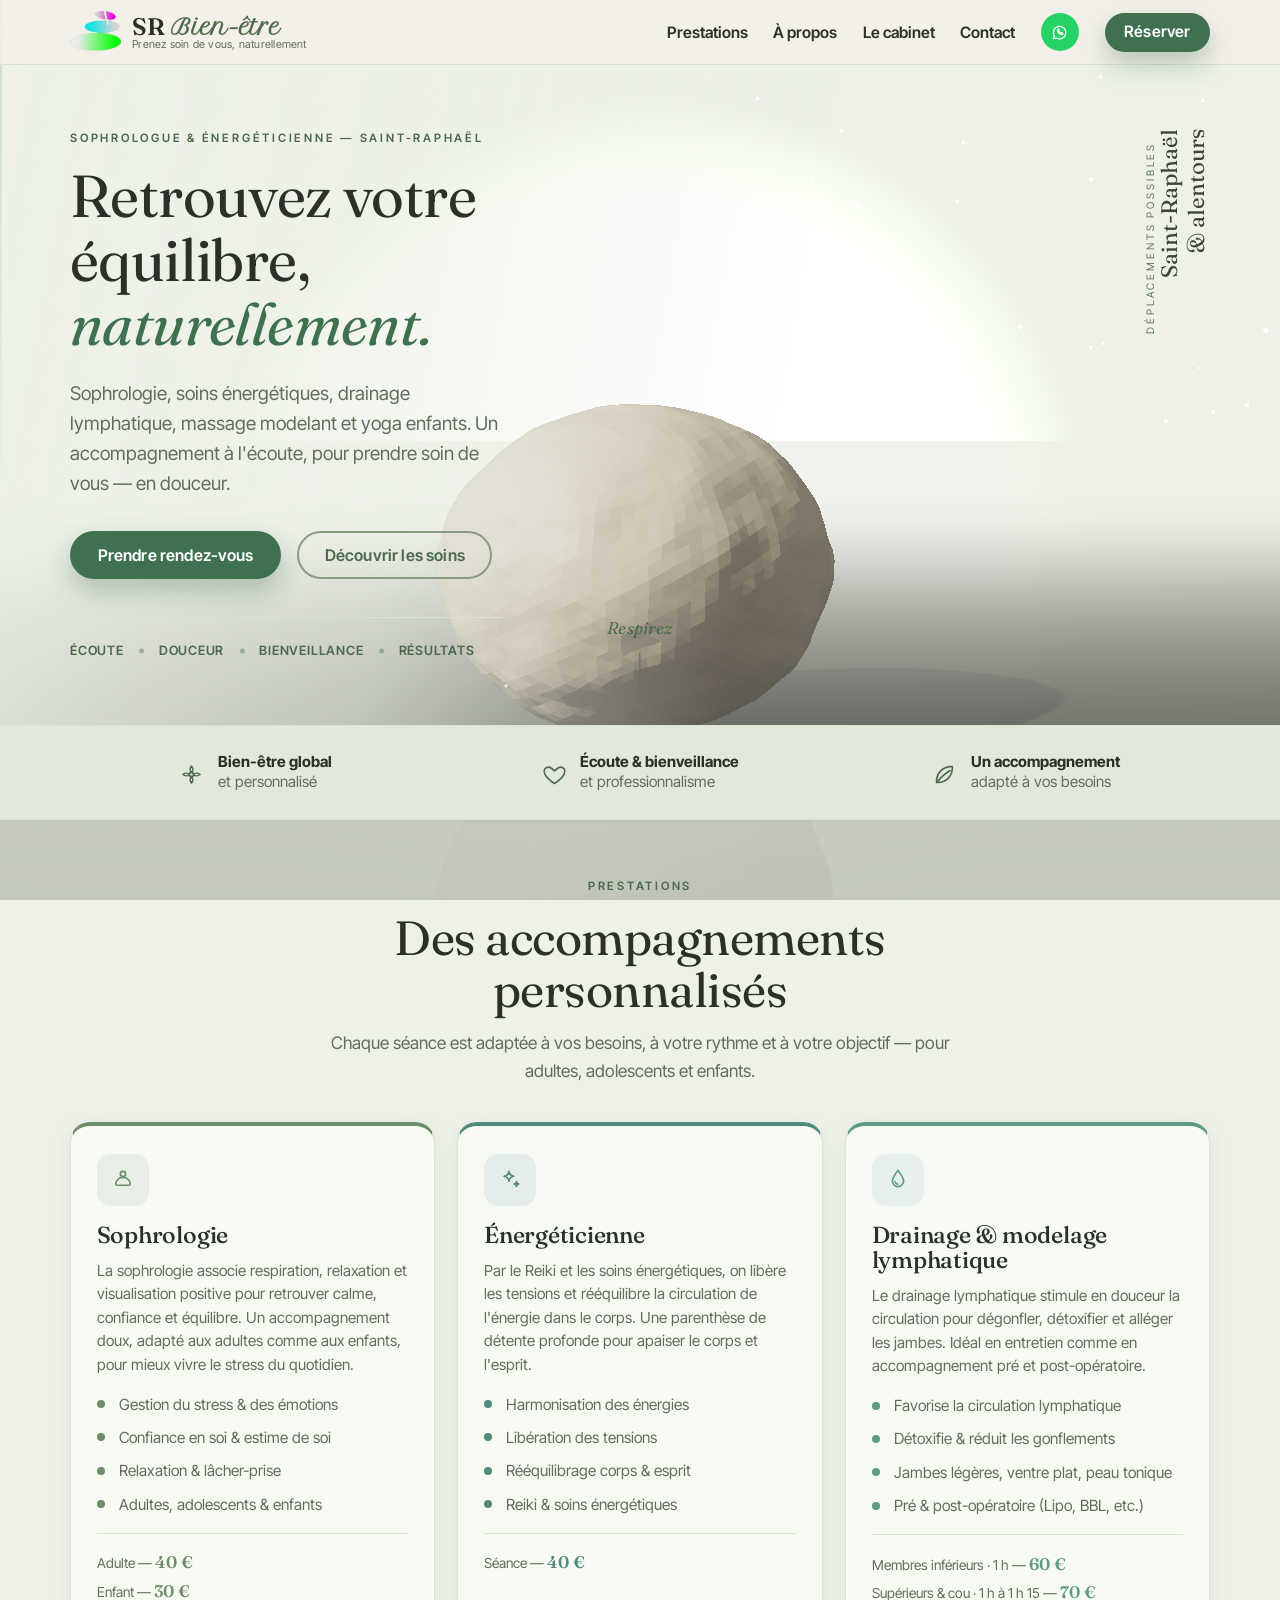
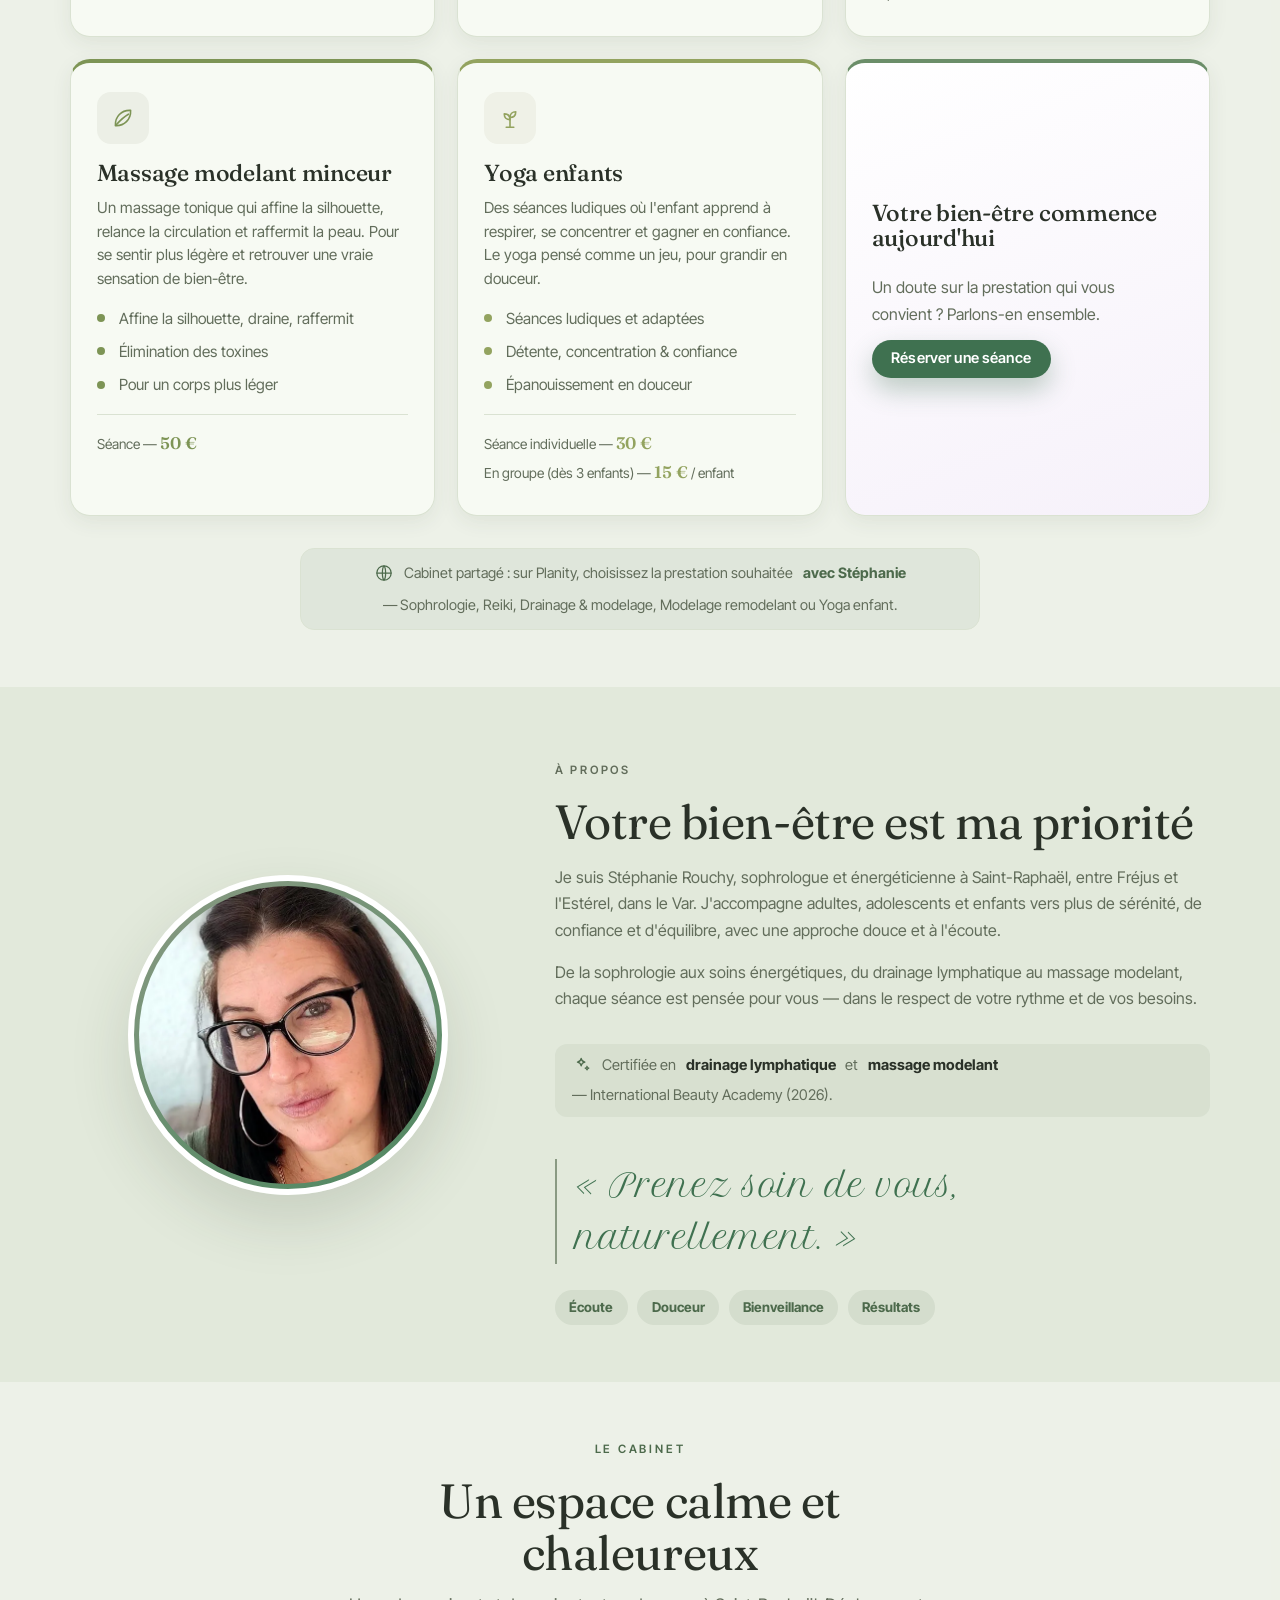
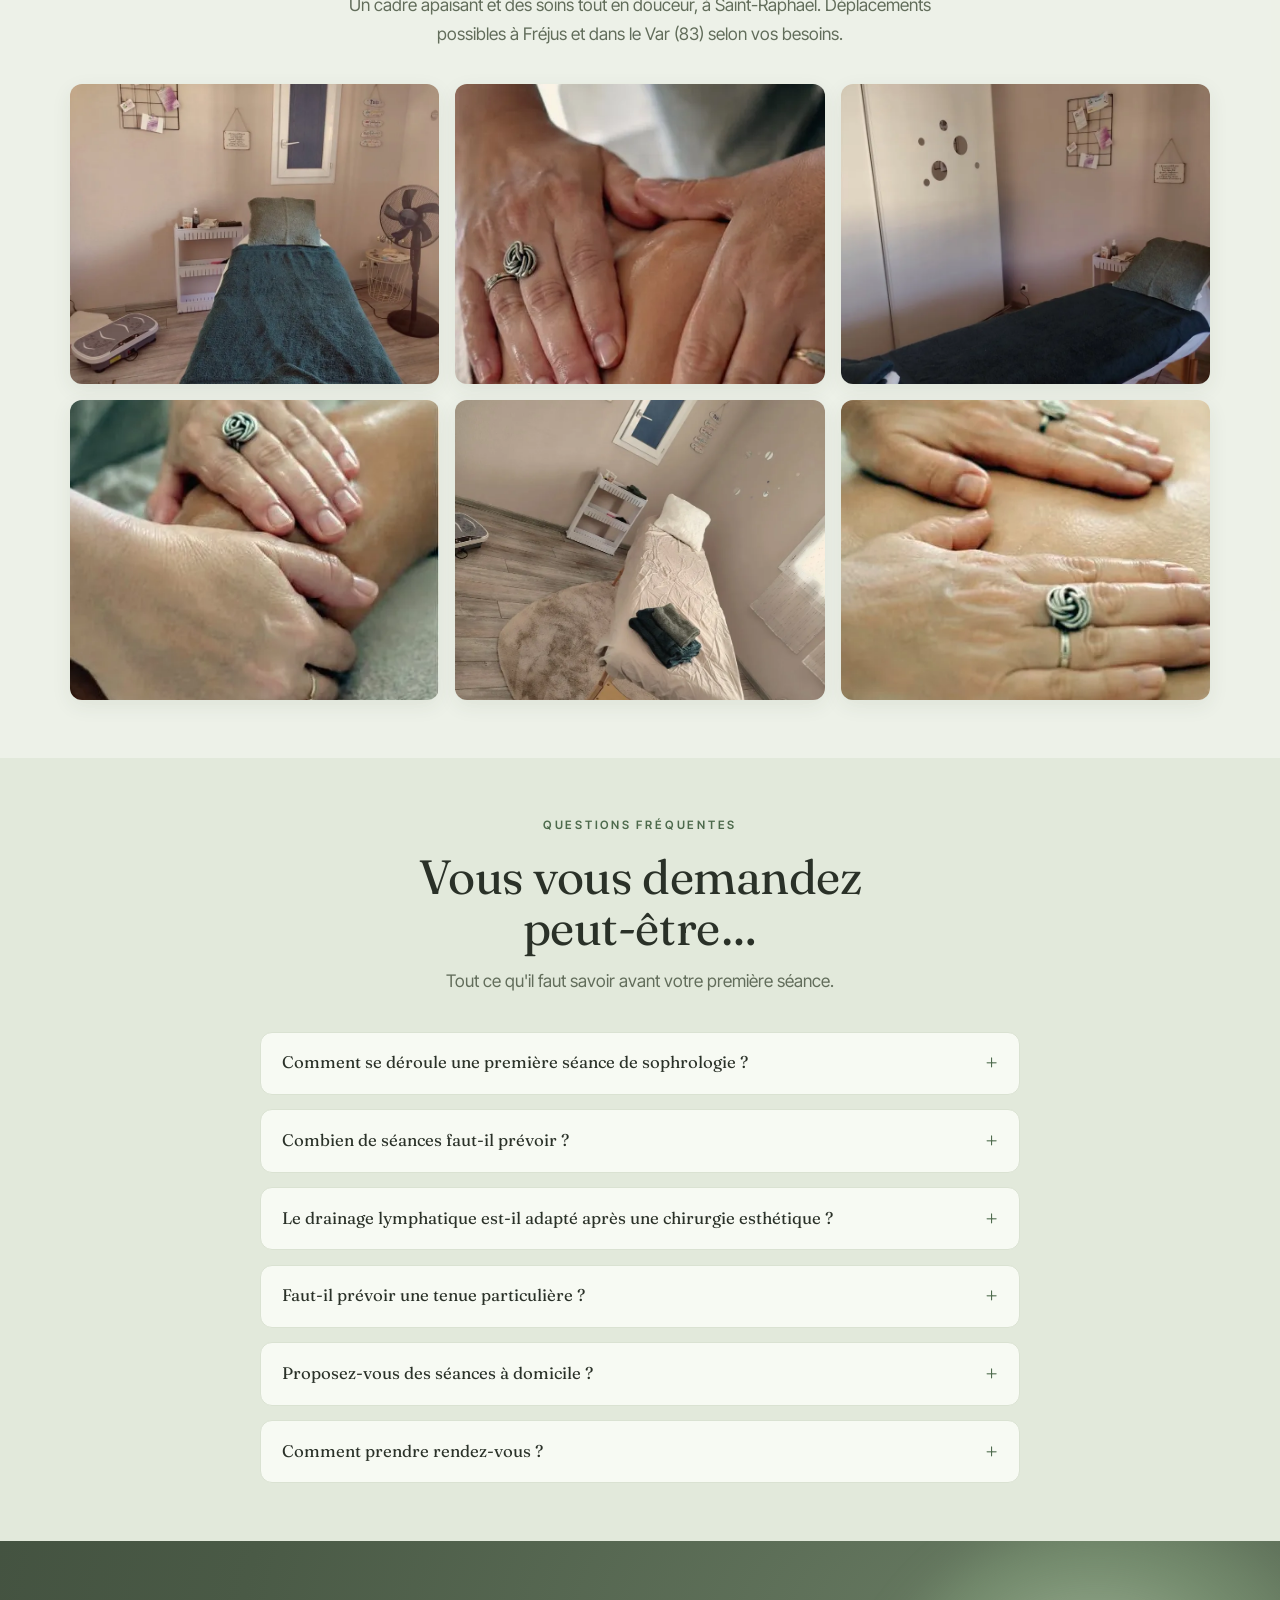
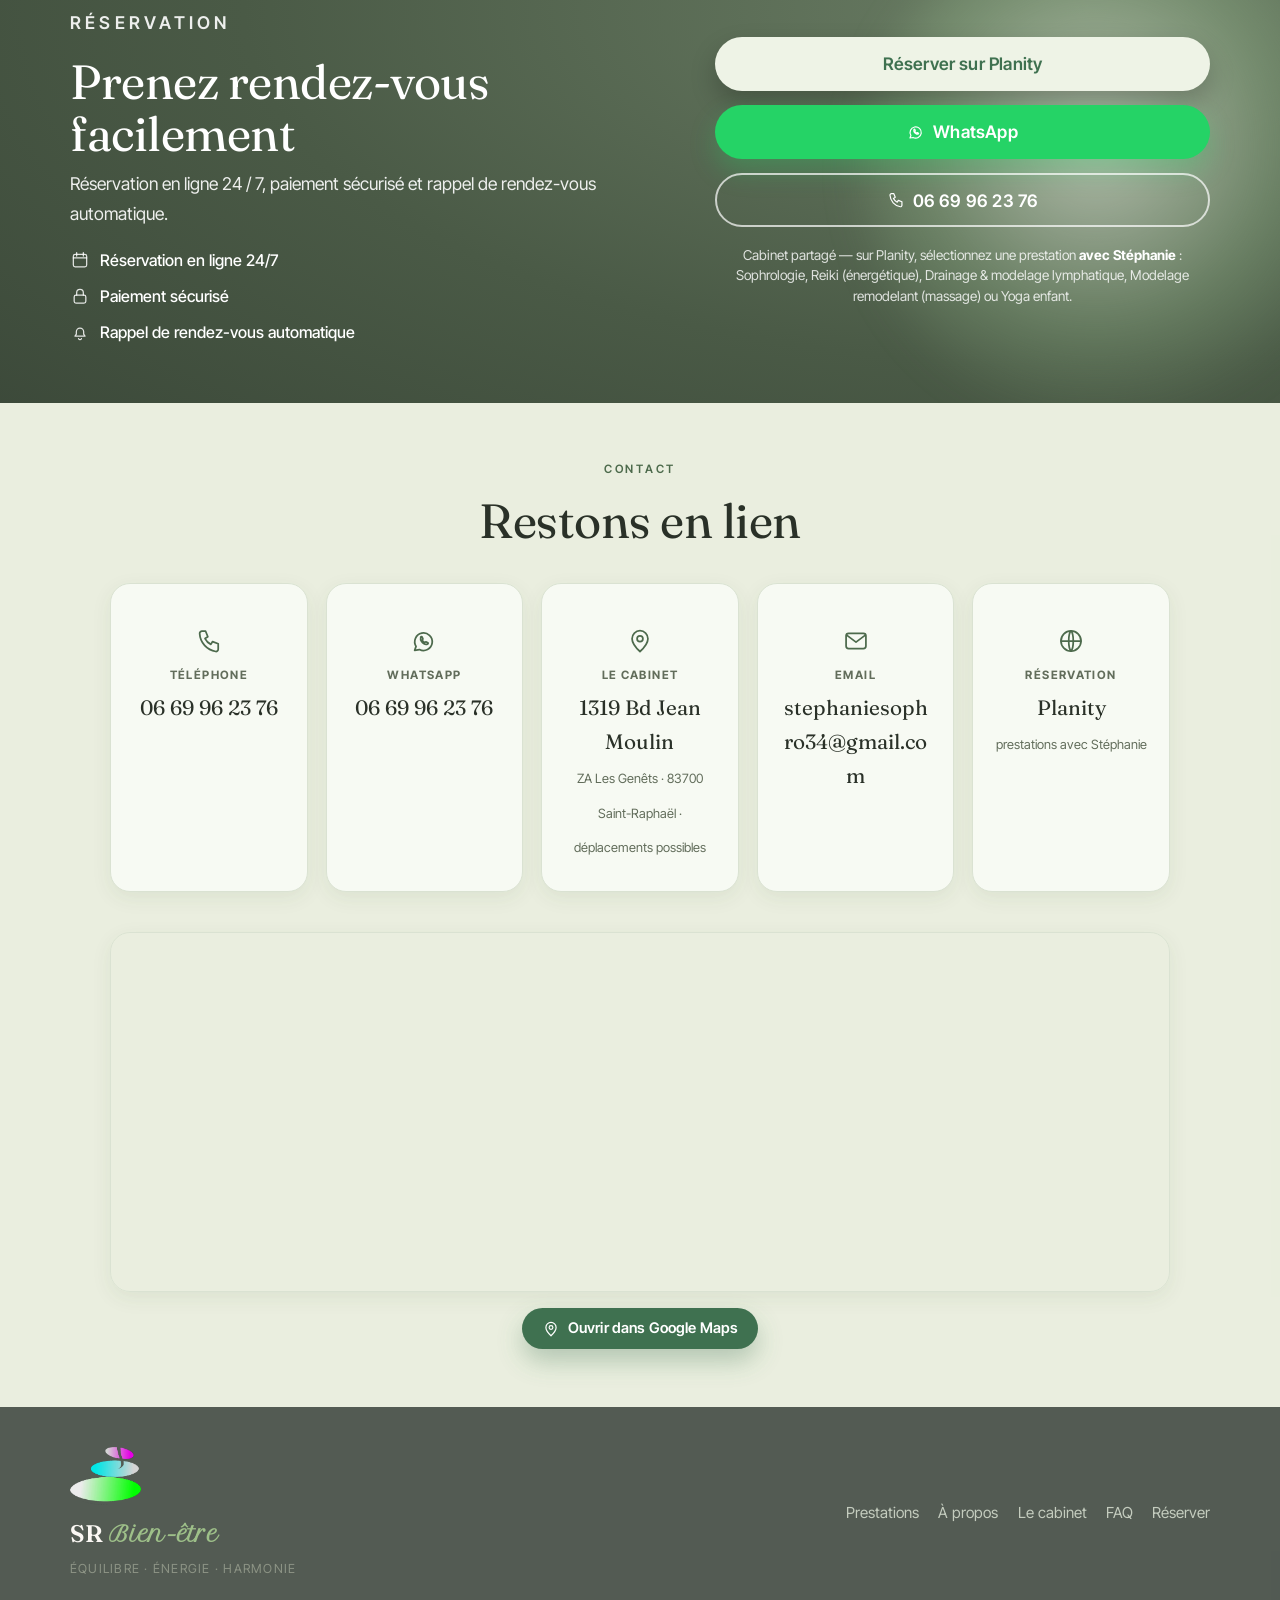
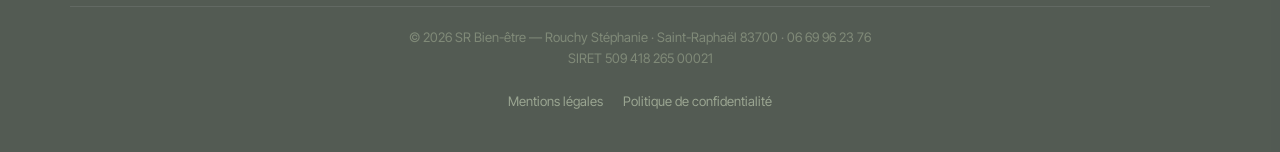
==== commit 6c8f414d: "Add FAQ section, service descriptions and FAQPage schema Content depth for local SEO: a 2-sentence d" ====
--- a/index.html
+++ b/index.html
@@ -39,7 +39,7 @@
   <link rel="preconnect" href="https://fonts.googleapis.com" />
   <link rel="preconnect" href="https://fonts.gstatic.com" crossorigin />
   <link href="https://fonts.googleapis.com/css2?family=Fraunces:ital,opsz,wght@0,9..144,400;0,9..144,500;0,9..144,600;1,9..144,400;1,9..144,500&family=Inter+Tight:wght@300;400;500;600;700&family=Petit+Formal+Script&display=swap" rel="stylesheet" />
-  <link rel="stylesheet" href="styles.css?v=22" />
+  <link rel="stylesheet" href="styles.css?v=23" />
 
   <script type="application/ld+json">
   {
@@ -94,6 +94,45 @@
       "target": "https://www.planity.com/aline-nails-83700-saint-raphael-g7h"
     }
   }
+</script>
+
+<script type="application/ld+json">
+{
+  "@context": "https://schema.org",
+  "@type": "FAQPage",
+  "mainEntity": [
+    {
+      "@type": "Question",
+      "name": "Comment se déroule une première séance de sophrologie ?",
+      "acceptedAnswer": { "@type": "Answer", "text": "La première séance commence par un temps d'échange pour comprendre vos besoins et votre objectif. Vient ensuite une pratique guidée, associant respiration et relaxation. Vous restez habillé(e) et confortablement installé(e) tout au long de la séance." }
+    },
+    {
+      "@type": "Question",
+      "name": "Combien de séances faut-il prévoir ?",
+      "acceptedAnswer": { "@type": "Answer", "text": "Cela dépend de votre objectif. Certaines personnes ressentent un mieux-être dès les premières séances ; pour un accompagnement en profondeur, on prévoit généralement quelques séances espacées d'une à deux semaines. Nous en parlons ensemble dès le début." }
+    },
+    {
+      "@type": "Question",
+      "name": "Le drainage lymphatique est-il adapté après une chirurgie esthétique ?",
+      "acceptedAnswer": { "@type": "Answer", "text": "Oui. Le drainage manuel est souvent recommandé en pré et post-opératoire (liposuccion, BBL…) pour limiter les gonflements et favoriser la récupération, avec l'accord de votre chirurgien. Le protocole est adapté à chaque étape." }
+    },
+    {
+      "@type": "Question",
+      "name": "Faut-il prévoir une tenue particulière ?",
+      "acceptedAnswer": { "@type": "Answer", "text": "Aucune tenue spécifique n'est nécessaire. Pour la sophrologie et le yoga, une tenue souple et confortable suffit. Pour les massages et le drainage, tout est prévu au cabinet pour votre confort." }
+    },
+    {
+      "@type": "Question",
+      "name": "Proposez-vous des séances à domicile ?",
+      "acceptedAnswer": { "@type": "Answer", "text": "Oui, des déplacements sont possibles à Saint-Raphaël, Fréjus et dans le Var (83) selon vos besoins. N'hésitez pas à me contacter pour organiser une séance près de chez vous." }
+    },
+    {
+      "@type": "Question",
+      "name": "Comment prendre rendez-vous ?",
+      "acceptedAnswer": { "@type": "Answer", "text": "Vous pouvez réserver en ligne 24 h/24 via Planity, ou me contacter directement par téléphone ou WhatsApp au 06 69 96 23 76. Le cabinet étant partagé, pensez à sélectionner une prestation avec Stéphanie." }
+    }
+  ]
+}
 </script>
 </head>
 <body>
@@ -325,6 +364,7 @@
           <article class="card card--a">
             <div class="card-icon" aria-hidden="true"><svg class="ic"><use href="#ic-lotus"/></svg></div>
             <h3>Sophrologie</h3>
+            <p class="card-desc">La sophrologie associe respiration, relaxation et visualisation positive pour retrouver calme, confiance et équilibre. Un accompagnement doux, adapté aux adultes comme aux enfants, pour mieux vivre le stress du quotidien.</p>
             <ul>
               <li>Gestion du stress &amp; des émotions</li>
               <li>Confiance en soi &amp; estime de soi</li>
@@ -340,6 +380,7 @@
           <article class="card card--b">
             <div class="card-icon" aria-hidden="true"><svg class="ic"><use href="#ic-spark"/></svg></div>
             <h3>Énergéticienne</h3>
+            <p class="card-desc">Par le Reiki et les soins énergétiques, on libère les tensions et rééquilibre la circulation de l'énergie dans le corps. Une parenthèse de détente profonde pour apaiser le corps et l'esprit.</p>
             <ul>
               <li>Harmonisation des énergies</li>
               <li>Libération des tensions</li>
@@ -352,6 +393,7 @@
           <article class="card card--c">
             <div class="card-icon" aria-hidden="true"><svg class="ic"><use href="#ic-drop"/></svg></div>
             <h3>Drainage &amp; modelage lymphatique</h3>
+            <p class="card-desc">Le drainage lymphatique stimule en douceur la circulation pour dégonfler, détoxifier et alléger les jambes. Idéal en entretien comme en accompagnement pré et post-opératoire.</p>
             <ul>
               <li>Favorise la circulation lymphatique</li>
               <li>Détoxifie &amp; réduit les gonflements</li>
@@ -367,6 +409,7 @@
           <article class="card card--d">
             <div class="card-icon" aria-hidden="true"><svg class="ic"><use href="#ic-leaf"/></svg></div>
             <h3>Massage modelant minceur</h3>
+            <p class="card-desc">Un massage tonique qui affine la silhouette, relance la circulation et raffermit la peau. Pour se sentir plus légère et retrouver une vraie sensation de bien-être.</p>
             <ul>
               <li>Affine la silhouette, draine, raffermit</li>
               <li>Élimination des toxines</li>
@@ -378,6 +421,7 @@
           <article class="card card--e">
             <div class="card-icon" aria-hidden="true"><svg class="ic"><use href="#ic-sprout"/></svg></div>
             <h3>Yoga enfants</h3>
+            <p class="card-desc">Des séances ludiques où l'enfant apprend à respirer, se concentrer et gagner en confiance. Le yoga pensé comme un jeu, pour grandir en douceur.</p>
             <ul>
               <li>Séances ludiques et adaptées</li>
               <li>Détente, concentration &amp; confiance</li>
@@ -462,6 +506,43 @@
       </div>
     </section>
 
+    <!-- ============ FAQ ============ -->
+    <section class="section section-alt" id="faq">
+      <div class="container">
+        <div class="section-head">
+          <p class="eyebrow">Questions fréquentes</p>
+          <h2>Vous vous demandez peut-être…</h2>
+          <p class="section-intro">Tout ce qu'il faut savoir avant votre première séance.</p>
+        </div>
+        <div class="faq">
+          <details class="faq-item">
+            <summary>Comment se déroule une première séance de sophrologie&nbsp;?</summary>
+            <div class="faq-answer"><p>La première séance commence par un temps d'échange pour comprendre vos besoins et votre objectif. Vient ensuite une pratique guidée, associant respiration et relaxation. Vous restez habillé(e) et confortablement installé(e) tout au long de la séance.</p></div>
+          </details>
+          <details class="faq-item">
+            <summary>Combien de séances faut-il prévoir&nbsp;?</summary>
+            <div class="faq-answer"><p>Cela dépend de votre objectif. Certaines personnes ressentent un mieux-être dès les premières séances&nbsp;; pour un accompagnement en profondeur, on prévoit généralement quelques séances espacées d'une à deux semaines. Nous en parlons ensemble dès le début.</p></div>
+          </details>
+          <details class="faq-item">
+            <summary>Le drainage lymphatique est-il adapté après une chirurgie esthétique&nbsp;?</summary>
+            <div class="faq-answer"><p>Oui. Le drainage manuel est souvent recommandé en pré et post-opératoire (liposuccion, BBL…) pour limiter les gonflements et favoriser la récupération, avec l'accord de votre chirurgien. Le protocole est adapté à chaque étape.</p></div>
+          </details>
+          <details class="faq-item">
+            <summary>Faut-il prévoir une tenue particulière&nbsp;?</summary>
+            <div class="faq-answer"><p>Aucune tenue spécifique n'est nécessaire. Pour la sophrologie et le yoga, une tenue souple et confortable suffit. Pour les massages et le drainage, tout est prévu au cabinet pour votre confort.</p></div>
+          </details>
+          <details class="faq-item">
+            <summary>Proposez-vous des séances à domicile&nbsp;?</summary>
+            <div class="faq-answer"><p>Oui, des déplacements sont possibles à Saint-Raphaël, Fréjus et dans le Var (83) selon vos besoins. N'hésitez pas à me contacter pour organiser une séance près de chez vous.</p></div>
+          </details>
+          <details class="faq-item">
+            <summary>Comment prendre rendez-vous&nbsp;?</summary>
+            <div class="faq-answer"><p>Vous pouvez réserver en ligne 24&nbsp;h/24 via Planity, ou me contacter directement par téléphone ou WhatsApp au 06 69 96 23 76. Le cabinet étant partagé, pensez à sélectionner une prestation <strong>avec Stéphanie</strong>.</p></div>
+          </details>
+        </div>
+      </div>
+    </section>
+
     <!-- ============ RÉSERVER ============ -->
     <section class="section reserve" id="reserver">
       <div class="container reserve-inner">
@@ -557,6 +638,7 @@
         <a href="#services">Prestations</a>
         <a href="#apropos">À propos</a>
         <a href="#cabinet">Le cabinet</a>
+        <a href="#faq">FAQ</a>
         <a href="#reserver">Réserver</a>
       </nav>
       <p class="footer-legal">
--- a/styles.css
+++ b/styles.css
@@ -569,3 +569,29 @@
 @media (prefers-reduced-motion: reduce) {
   * { scroll-behavior: auto !important; transition: none !important; animation: none !important; }
 }
+
+/* ---- Service card description ---- */
+.card-desc { color: var(--ink-soft); font-size: .95rem; line-height: 1.55; margin: 0 0 .95rem; }
+
+/* ---- FAQ ---- */
+.faq { max-width: 760px; margin: 0 auto; display: flex; flex-direction: column; gap: .9rem; }
+.faq-item {
+  background: var(--surface); border: 1px solid var(--line); border-radius: var(--radius-sm);
+  overflow: hidden; transition: border-color .2s ease;
+}
+.faq-item[open] { border-color: var(--sage); }
+.faq-item summary {
+  list-style: none; cursor: pointer; padding: 1.05rem 1.3rem;
+  font-family: var(--ff-head); font-size: 1.05rem; color: var(--ink);
+  display: flex; align-items: center; justify-content: space-between; gap: 1rem;
+}
+.faq-item summary::-webkit-details-marker { display: none; }
+.faq-item summary::after {
+  content: "+"; font-size: 1.5rem; line-height: 1; color: var(--sage-deep);
+  transition: transform .2s ease; flex: none;
+}
+.faq-item[open] summary::after { transform: rotate(45deg); }
+.faq-item summary:focus-visible { outline: 3px solid var(--sage-deep); outline-offset: -3px; border-radius: var(--radius-sm); }
+.faq-answer { padding: 0 1.3rem 1.2rem; color: var(--ink-soft); line-height: 1.65; }
+.faq-answer p { margin: 0; }
+.faq-answer strong { color: var(--sage-deep); font-weight: 600; }
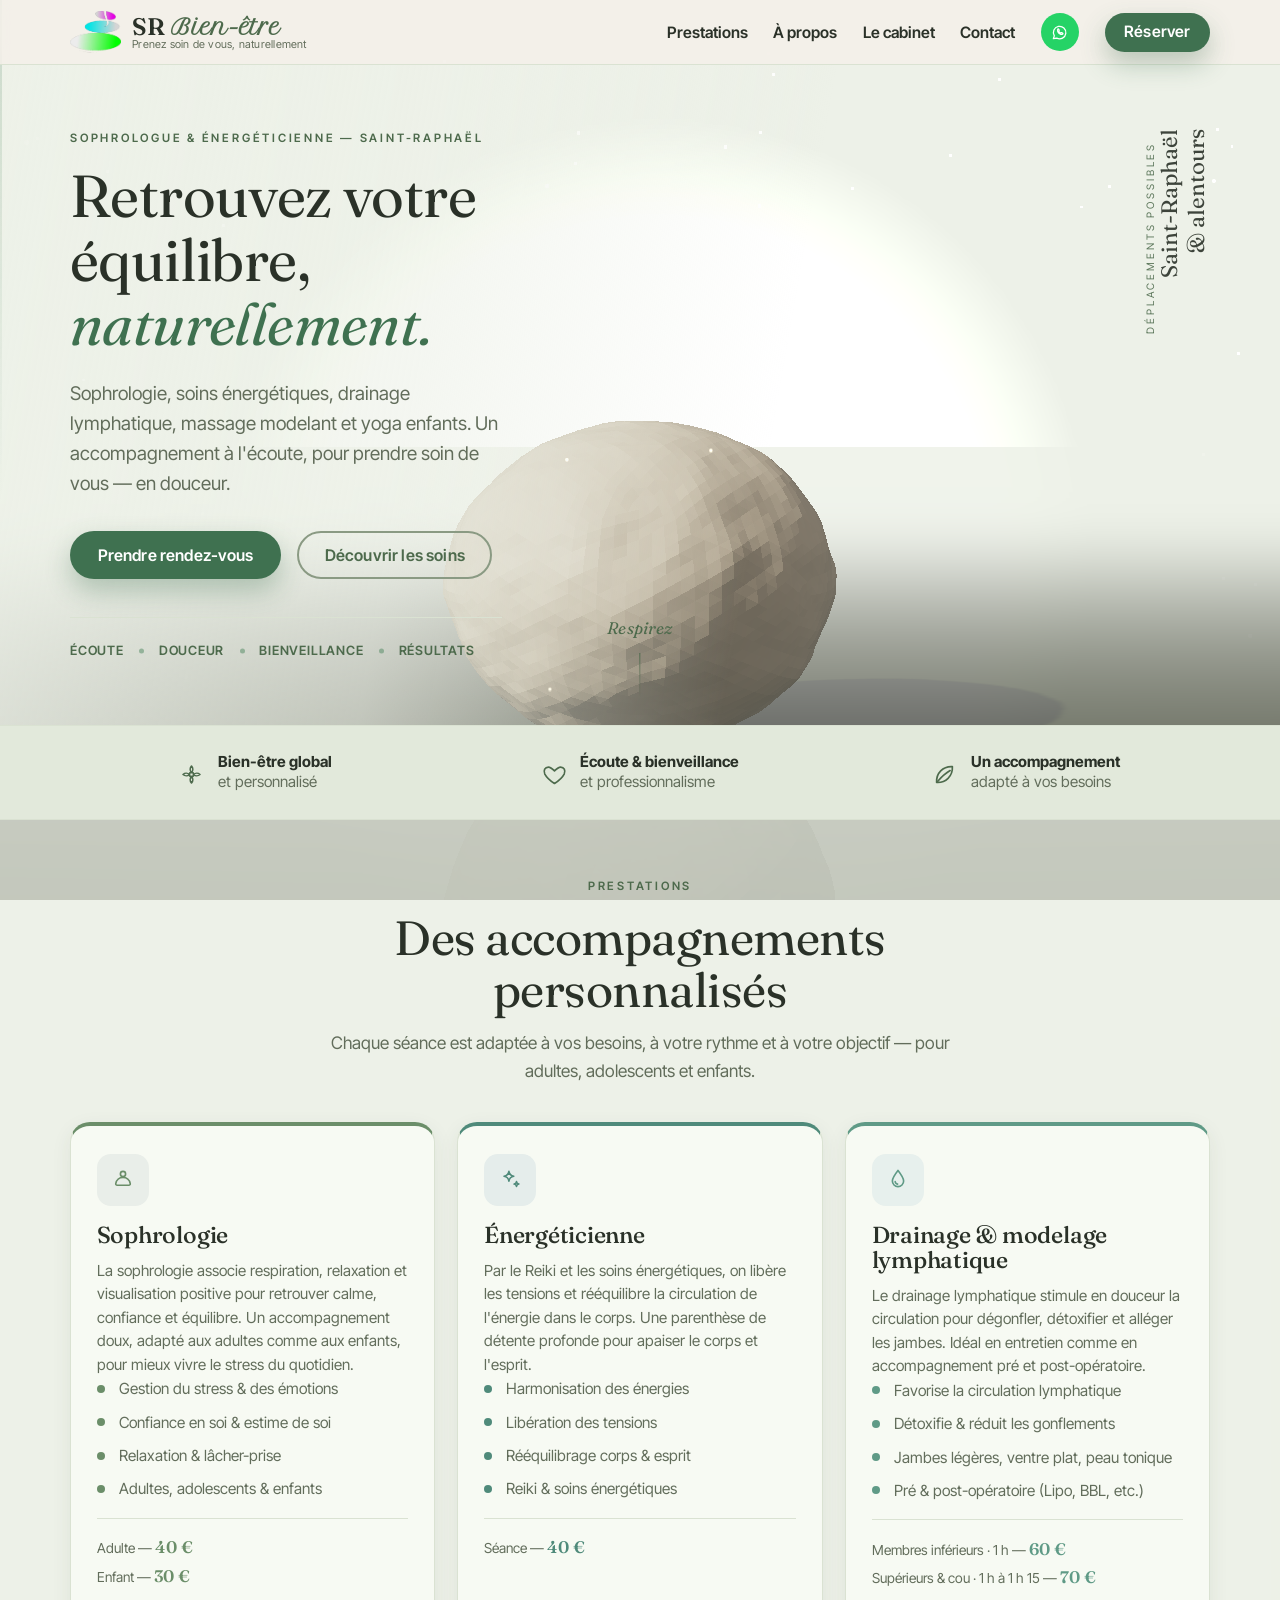
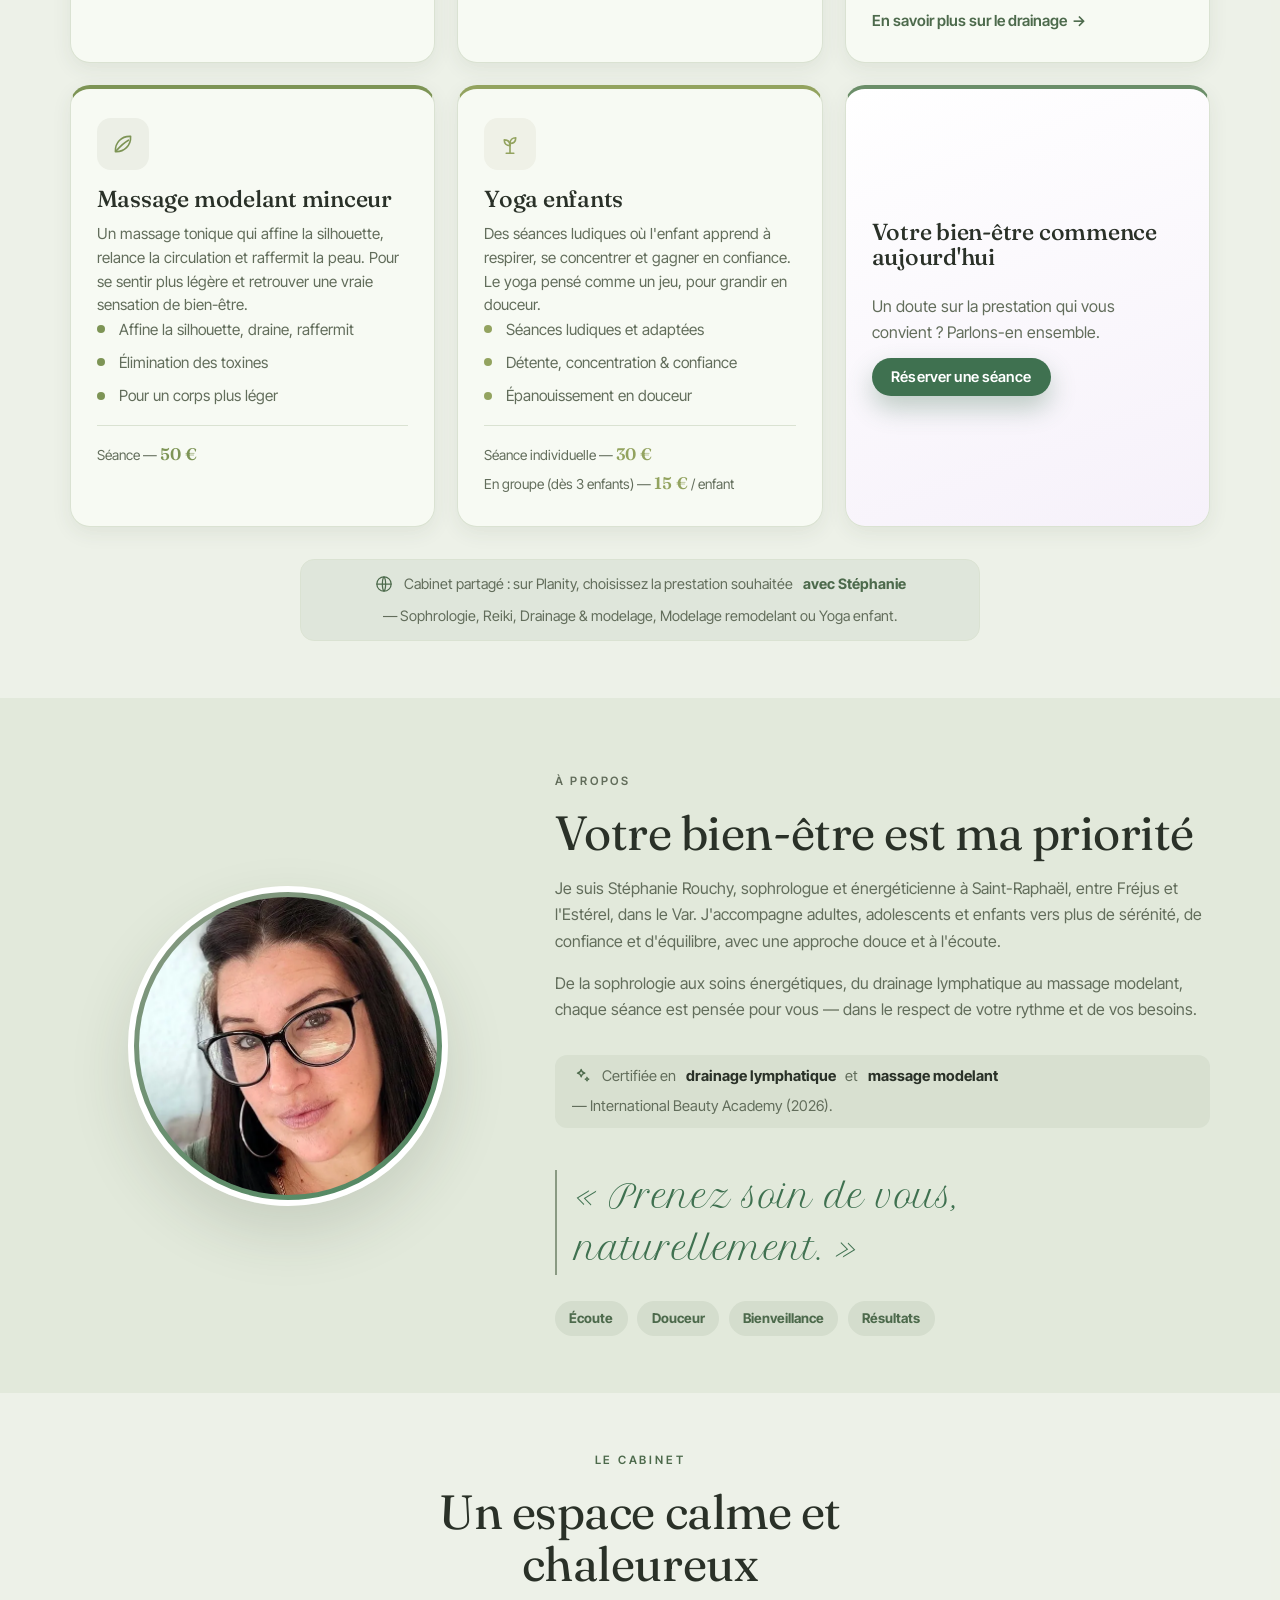
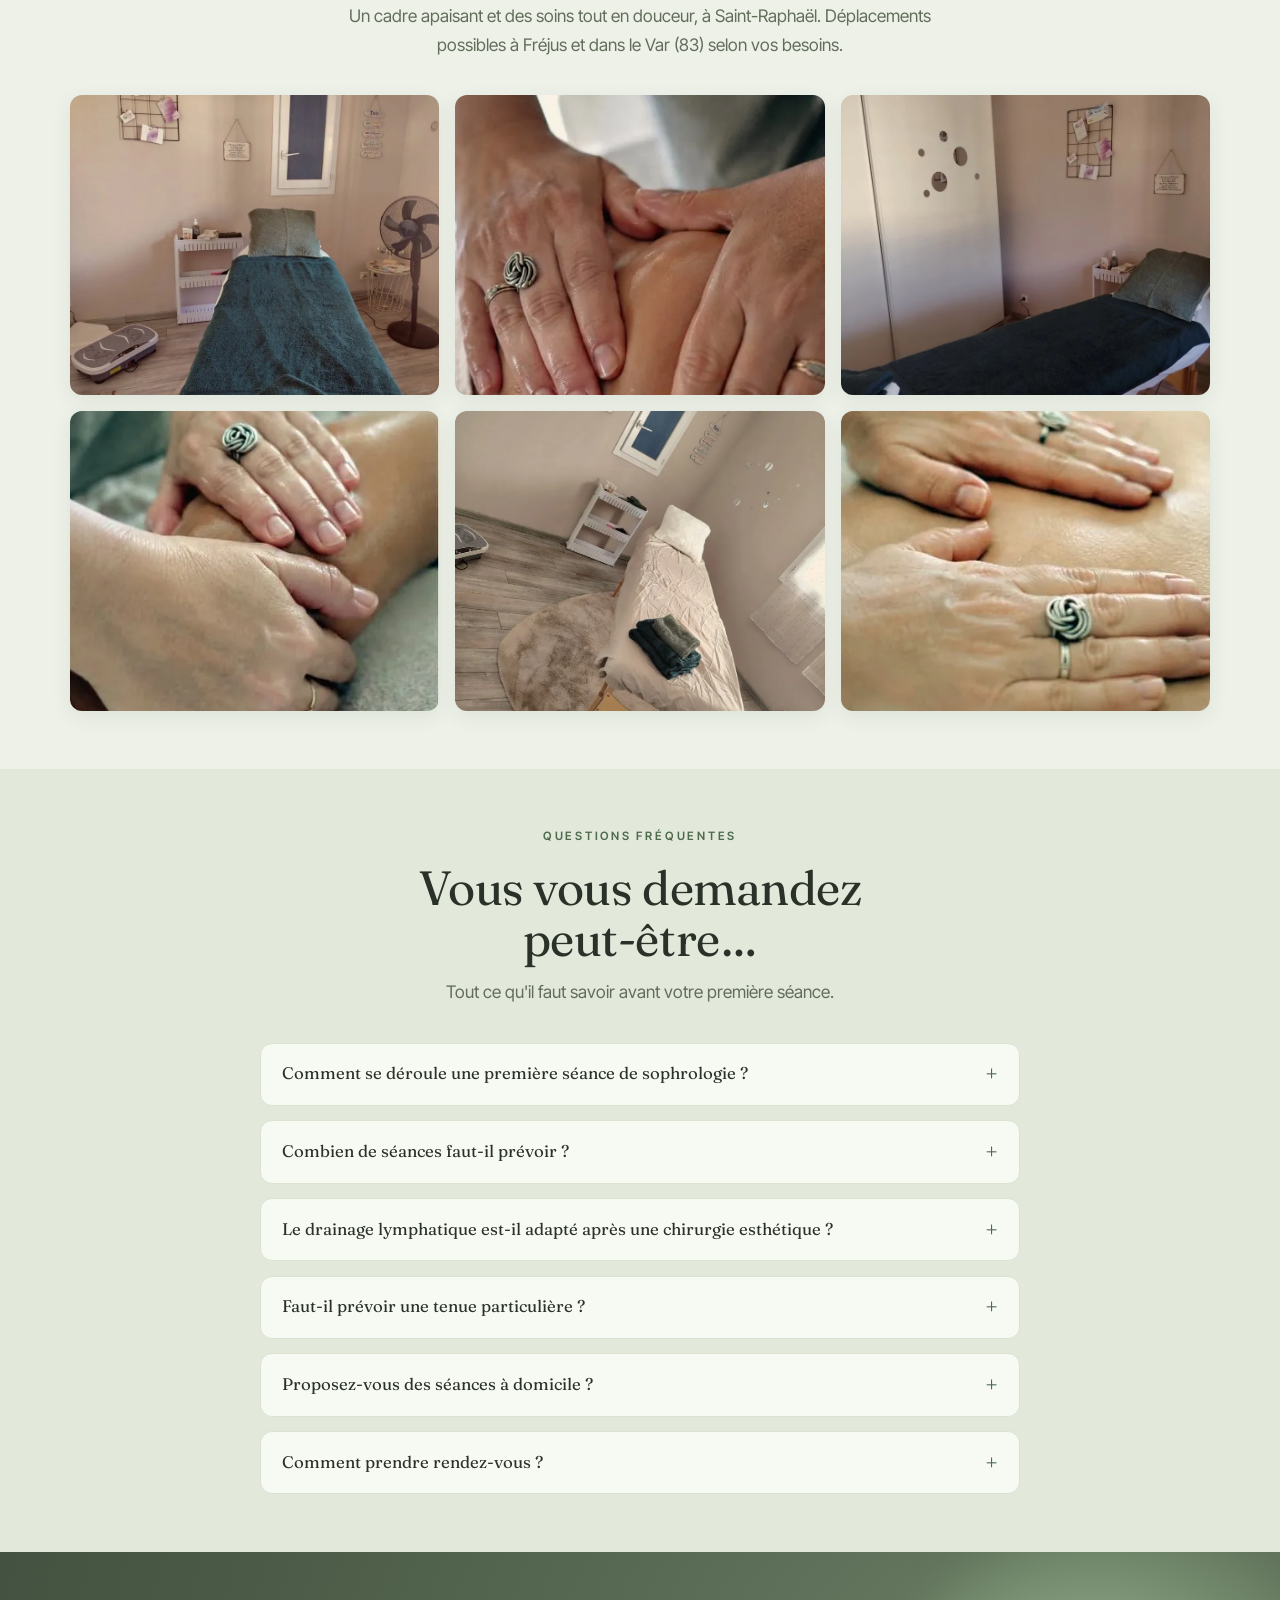
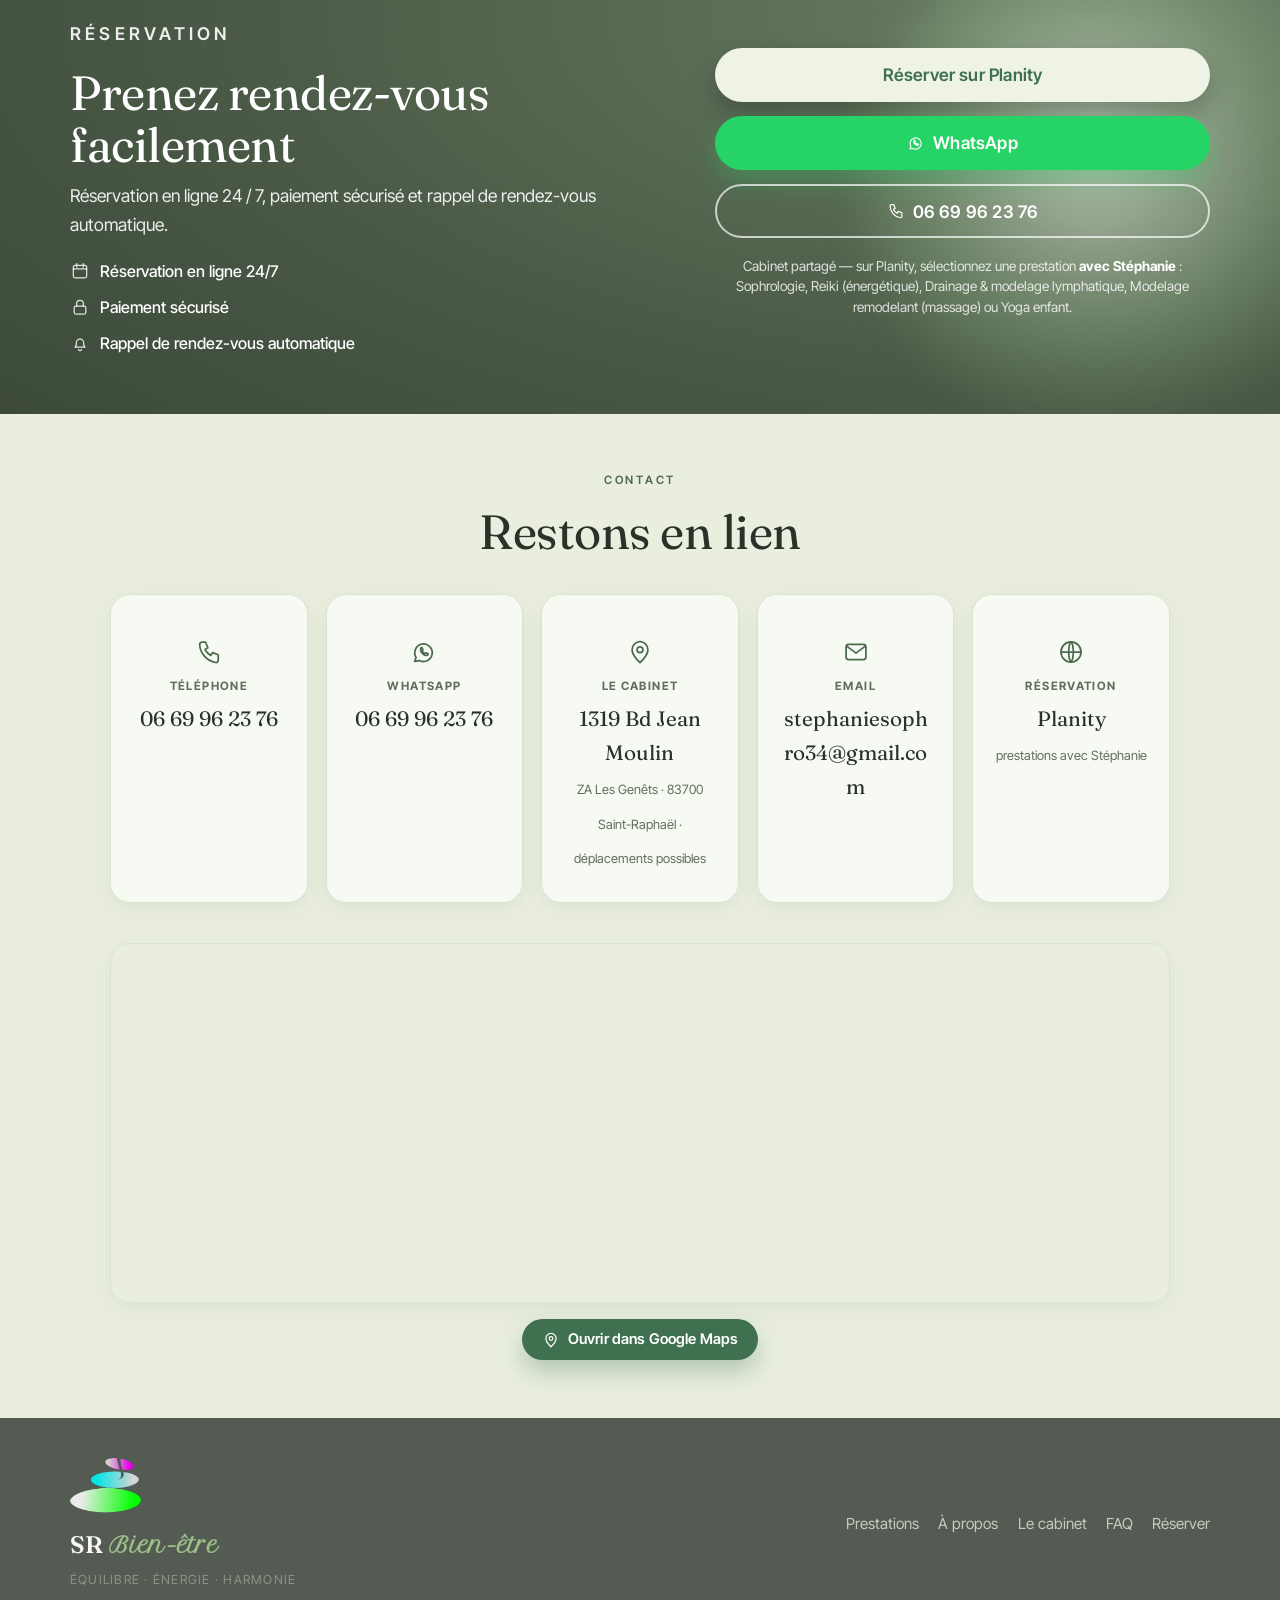
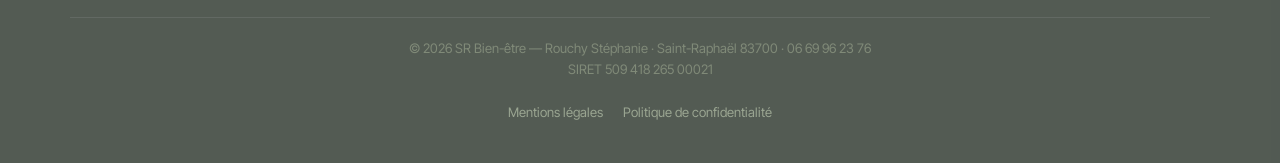
==== commit 7acdfa76: "Add dedicated /drainage-lymphatique service page First per-service landing page, targeting local + h" ====
--- a/index.html
+++ b/index.html
@@ -39,7 +39,7 @@
   <link rel="preconnect" href="https://fonts.googleapis.com" />
   <link rel="preconnect" href="https://fonts.gstatic.com" crossorigin />
   <link href="https://fonts.googleapis.com/css2?family=Fraunces:ital,opsz,wght@0,9..144,400;0,9..144,500;0,9..144,600;1,9..144,400;1,9..144,500&family=Inter+Tight:wght@300;400;500;600;700&family=Petit+Formal+Script&display=swap" rel="stylesheet" />
-  <link rel="stylesheet" href="styles.css?v=23" />
+  <link rel="stylesheet" href="styles.css?v=24" />
 
   <script type="application/ld+json">
   {
@@ -404,6 +404,7 @@
               Membres inférieurs · 1 h — <strong>60 €</strong><br />
               Supérieurs &amp; cou · 1 h à 1 h 15 — <strong>70 €</strong>
             </p>
+            <a class="card-link" href="/drainage-lymphatique">En savoir plus sur le drainage <span aria-hidden="true">→</span></a>
           </article>
 
           <article class="card card--d">
--- a/styles.css
+++ b/styles.css
@@ -595,3 +595,39 @@
 .faq-answer { padding: 0 1.3rem 1.2rem; color: var(--ink-soft); line-height: 1.65; }
 .faq-answer p { margin: 0; }
 .faq-answer strong { color: var(--sage-deep); font-weight: 600; }
+
+/* ---- Service pages ---- */
+.breadcrumb { font-size: .9rem; color: var(--ink-soft); padding: 1.4rem 0 0; }
+.breadcrumb a { color: var(--sage-deep); text-decoration: none; font-weight: 600; }
+.breadcrumb a:hover { text-decoration: underline; }
+.svc-top { padding-top: 1.5rem; }
+.svc-hero { max-width: 720px; }
+.svc-hero h1 { font-size: clamp(2rem, 5.5vw, 3rem); margin: .35rem 0 1rem; line-height: 1.1; }
+.svc-hero .lead { font-size: 1.15rem; color: var(--ink-soft); line-height: 1.6; margin: 0 0 1.8rem; }
+.prose { max-width: 720px; }
+.prose h2 { margin: .2rem 0 .8rem; }
+.prose p { color: var(--ink-soft); font-size: 1.05rem; line-height: 1.7; margin: 0 0 1rem; }
+.prose p:last-child { margin-bottom: 0; }
+.card p.card-desc { margin-bottom: 0; }
+.steps { max-width: 720px; margin: 1.4rem 0 0; padding: 0; list-style: none; counter-reset: step; display: grid; gap: 1rem; }
+.steps li { position: relative; padding-left: 3.2rem; color: var(--ink-soft); line-height: 1.6; min-height: 2.1rem; display: flex; align-items: center; }
+.steps li::before {
+  counter-increment: step; content: counter(step);
+  position: absolute; left: 0; top: 0; width: 2.1rem; height: 2.1rem; border-radius: 50%;
+  background: color-mix(in srgb, var(--sage-deep) 14%, white); color: var(--sage-deep);
+  font-family: var(--ff-head); font-weight: 600; display: grid; place-items: center;
+}
+.svc-pricing { max-width: 720px; margin: 0 auto; display: grid; gap: .9rem; }
+.price-row {
+  display: flex; justify-content: space-between; align-items: baseline; gap: 1rem;
+  padding: 1rem 1.3rem; background: var(--surface); border: 1px solid var(--line); border-radius: var(--radius-sm);
+}
+.price-row .label { color: var(--ink); }
+.price-row .price { font-family: var(--ff-head); font-weight: 600; color: var(--sage-deep); font-size: 1.15rem; white-space: nowrap; }
+.card-link {
+  display: inline-flex; align-items: center; gap: .35rem; margin-top: 1rem;
+  color: var(--sage-deep); font-weight: 600; font-size: .95rem; text-decoration: none;
+}
+.card-link span { transition: transform .2s ease; }
+.card-link:hover span { transform: translateX(3px); }
+.card-link:hover { text-decoration: underline; }
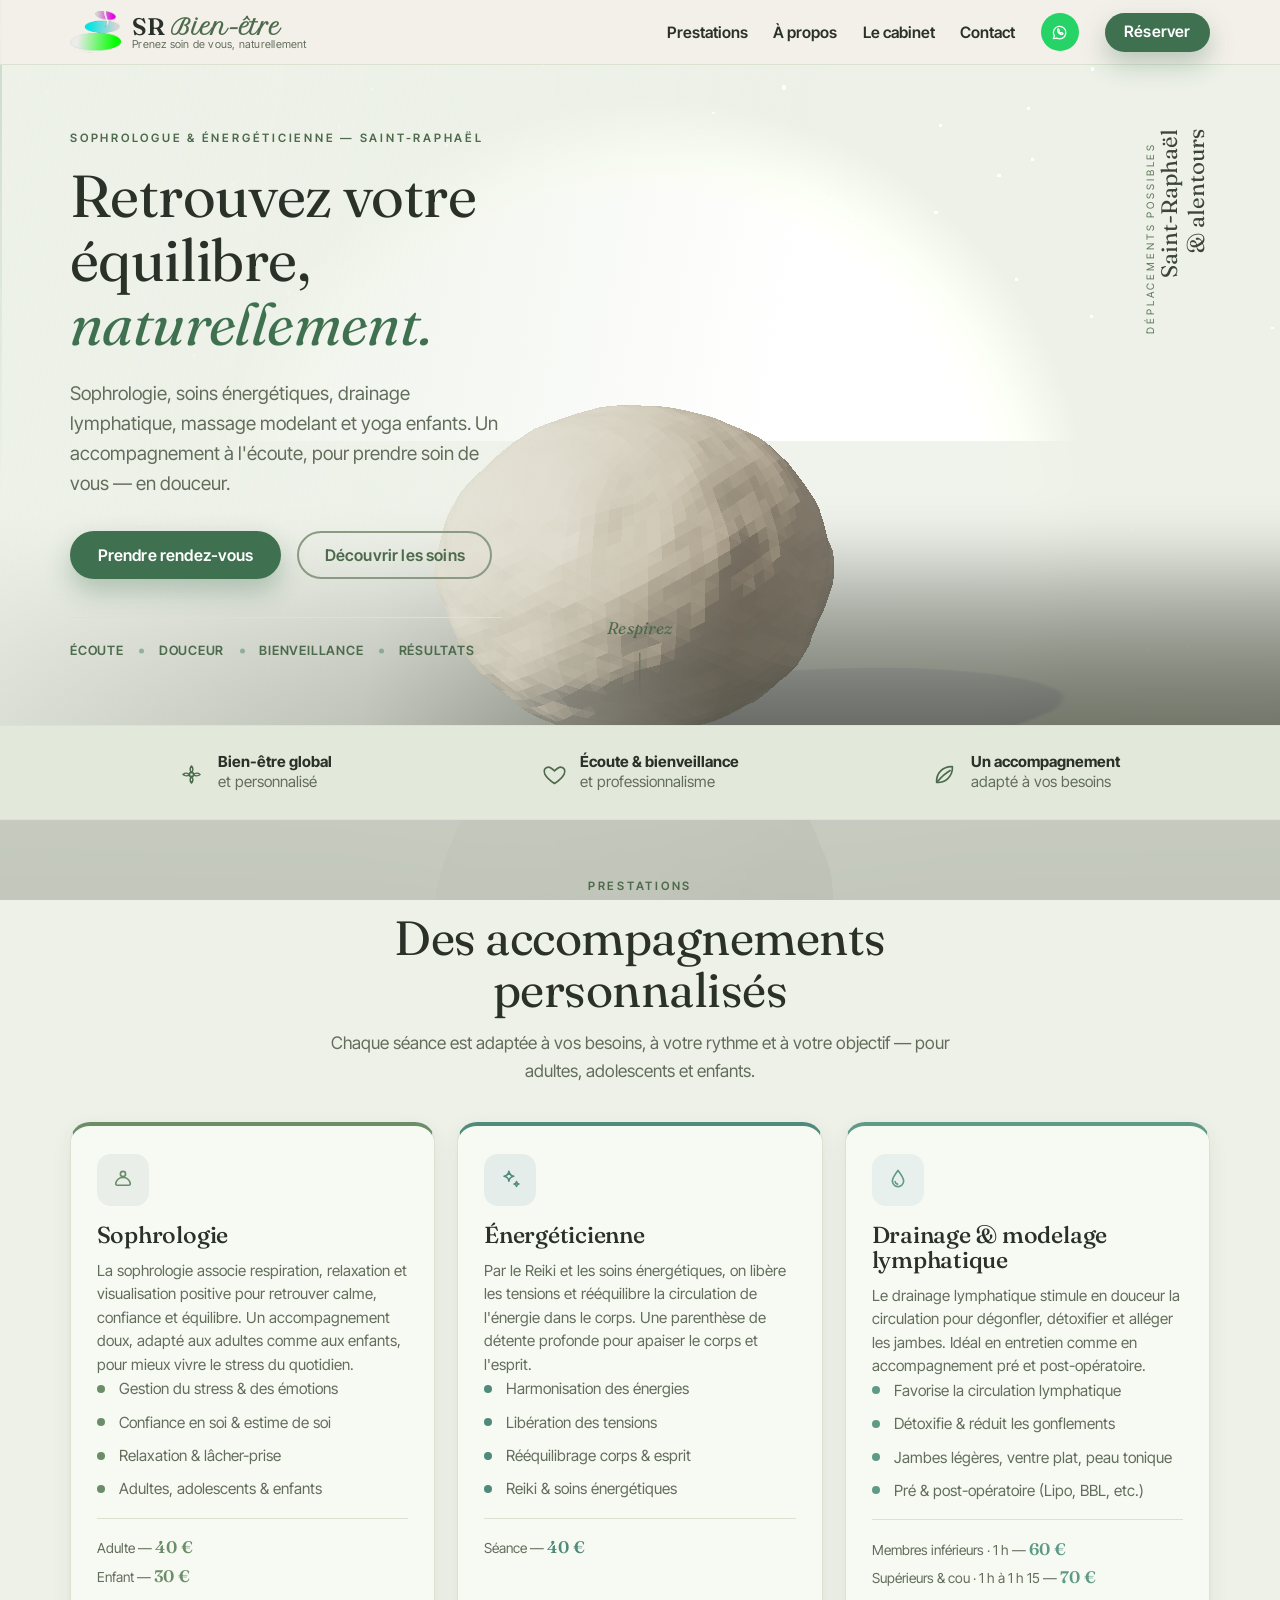
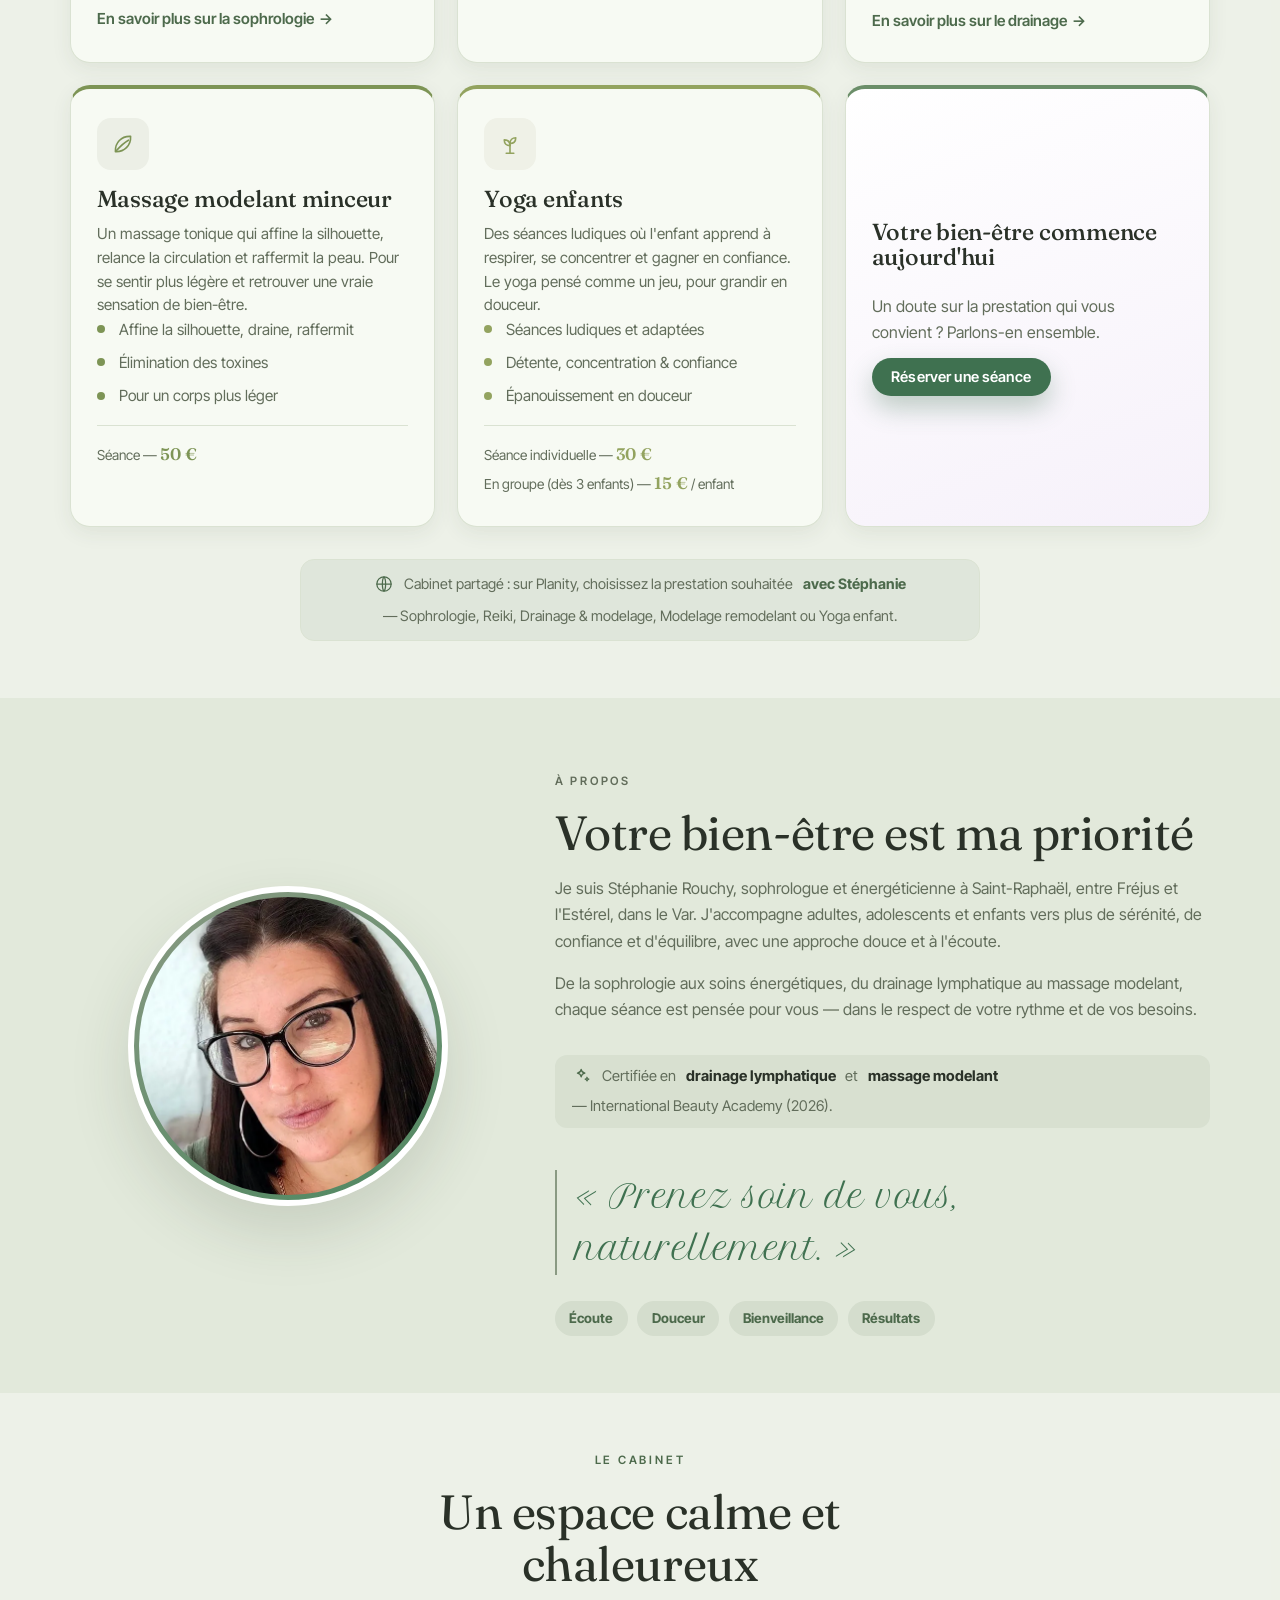
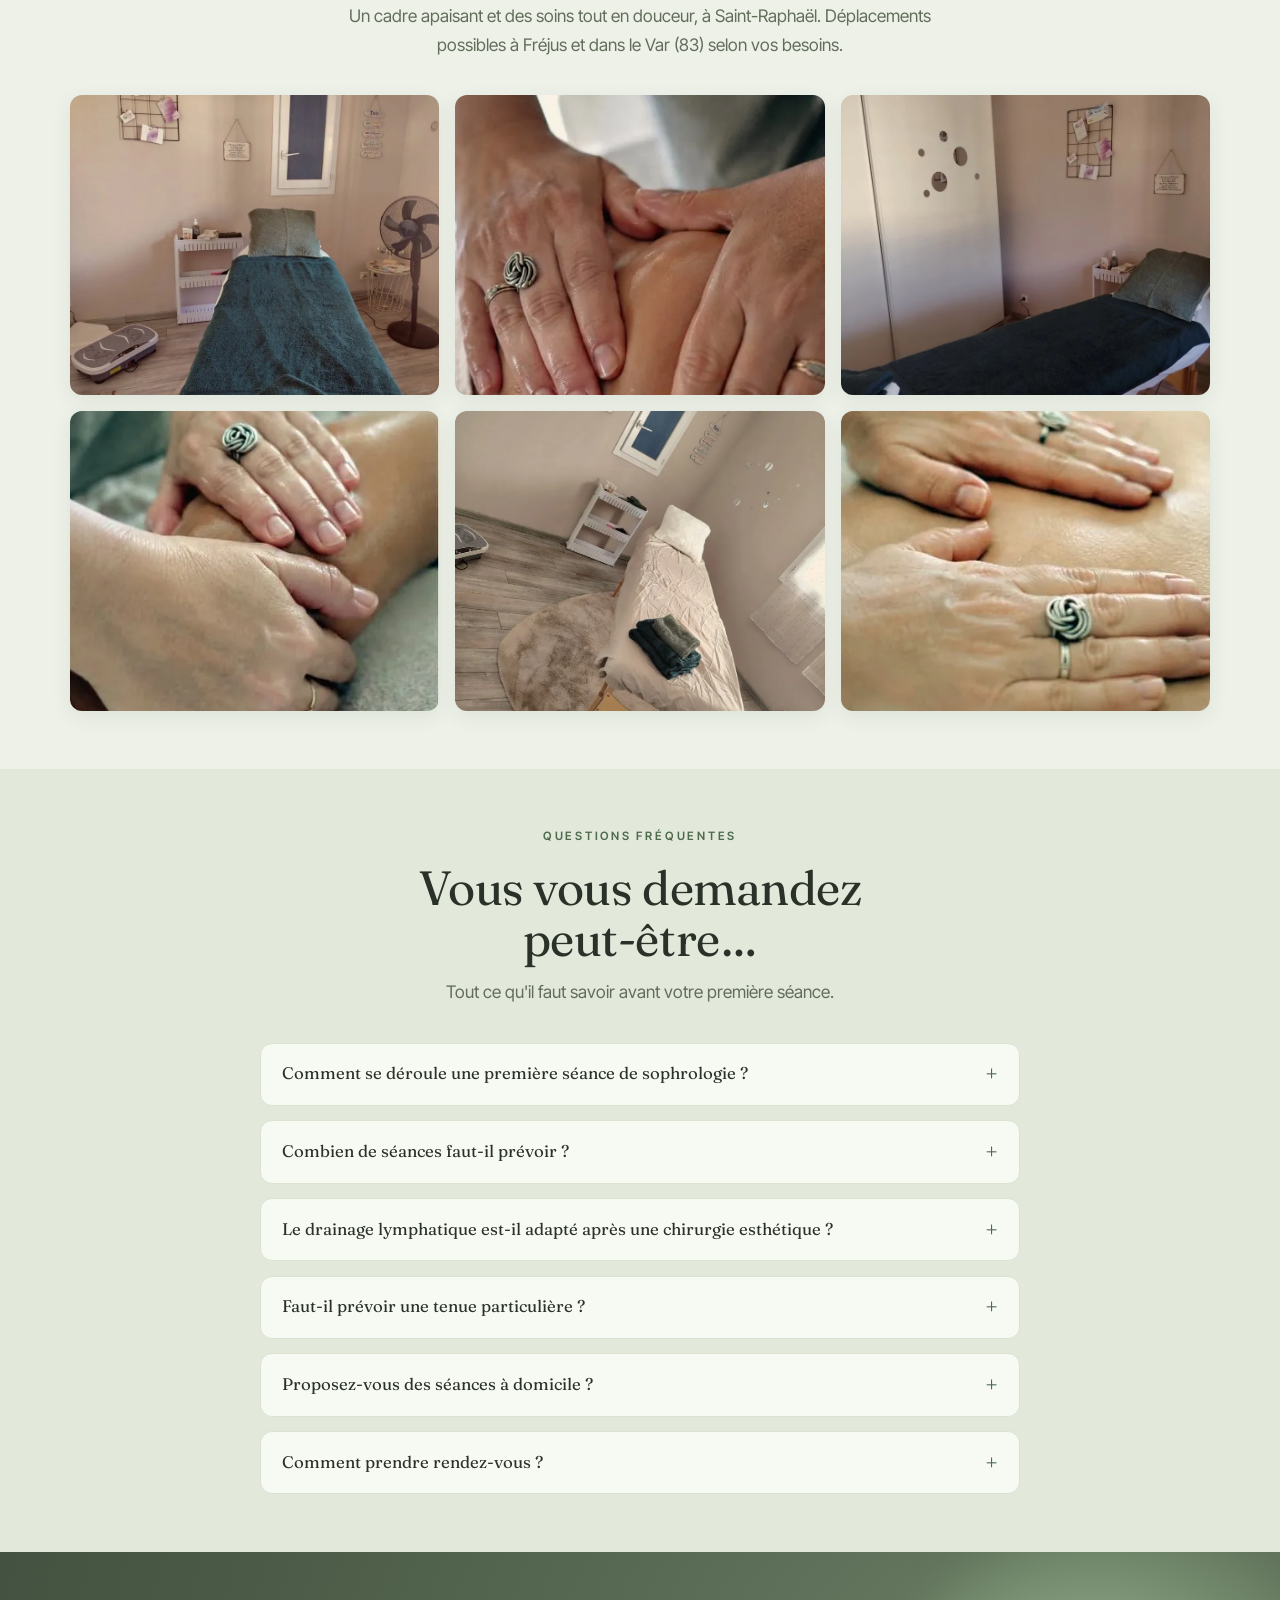
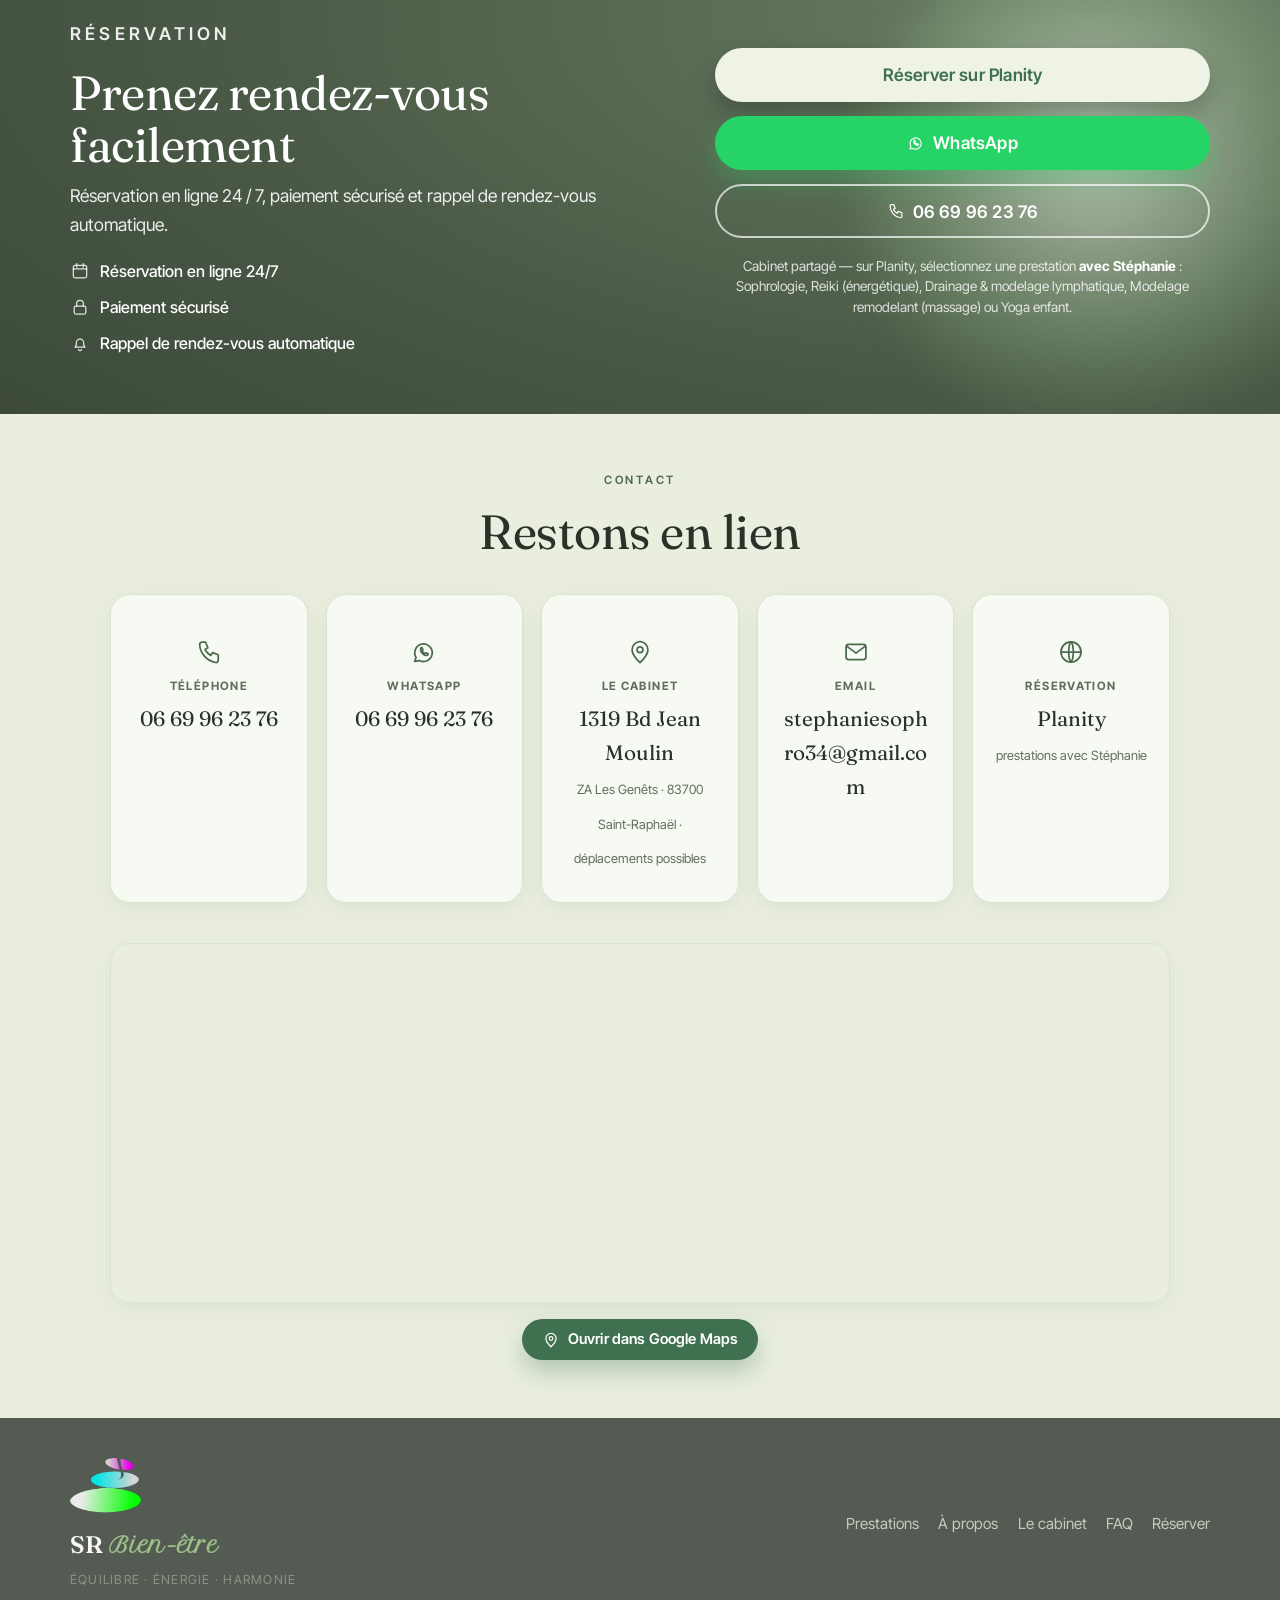
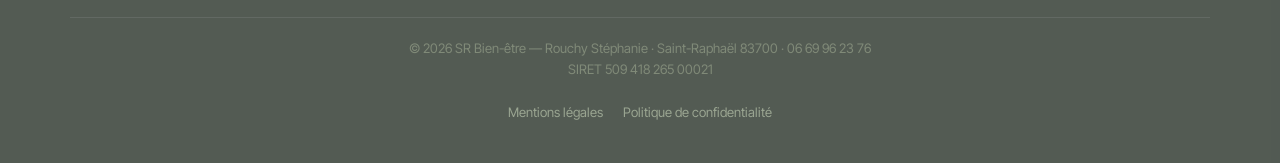
==== commit 7c4e32dc: "Add dedicated /sophrologie service page Second per-service landing page, targeting sophrologie searc" ====
--- a/index.html
+++ b/index.html
@@ -375,6 +375,7 @@
               Adulte — <strong>40 €</strong><br />
               Enfant — <strong>30 €</strong>
             </p>
+            <a class="card-link" href="/sophrologie">En savoir plus sur la sophrologie <span aria-hidden="true">→</span></a>
           </article>
 
           <article class="card card--b">
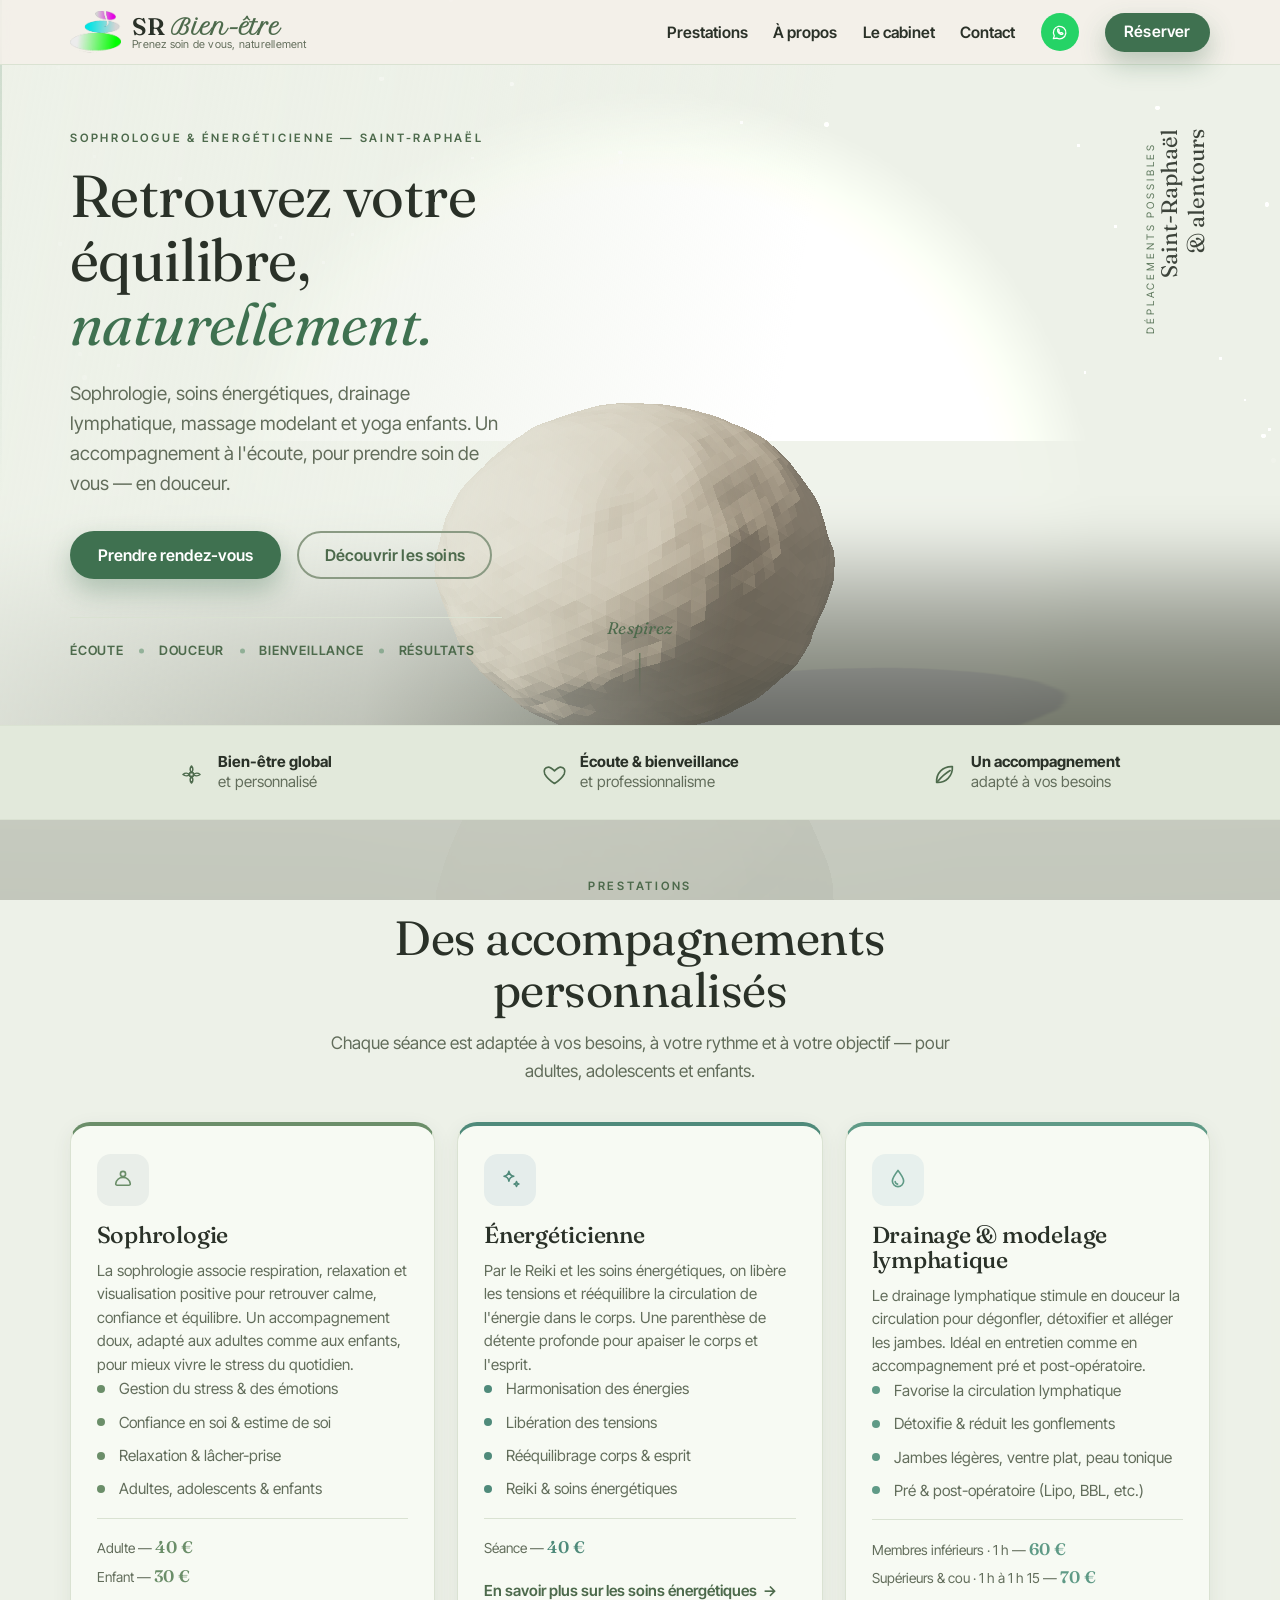
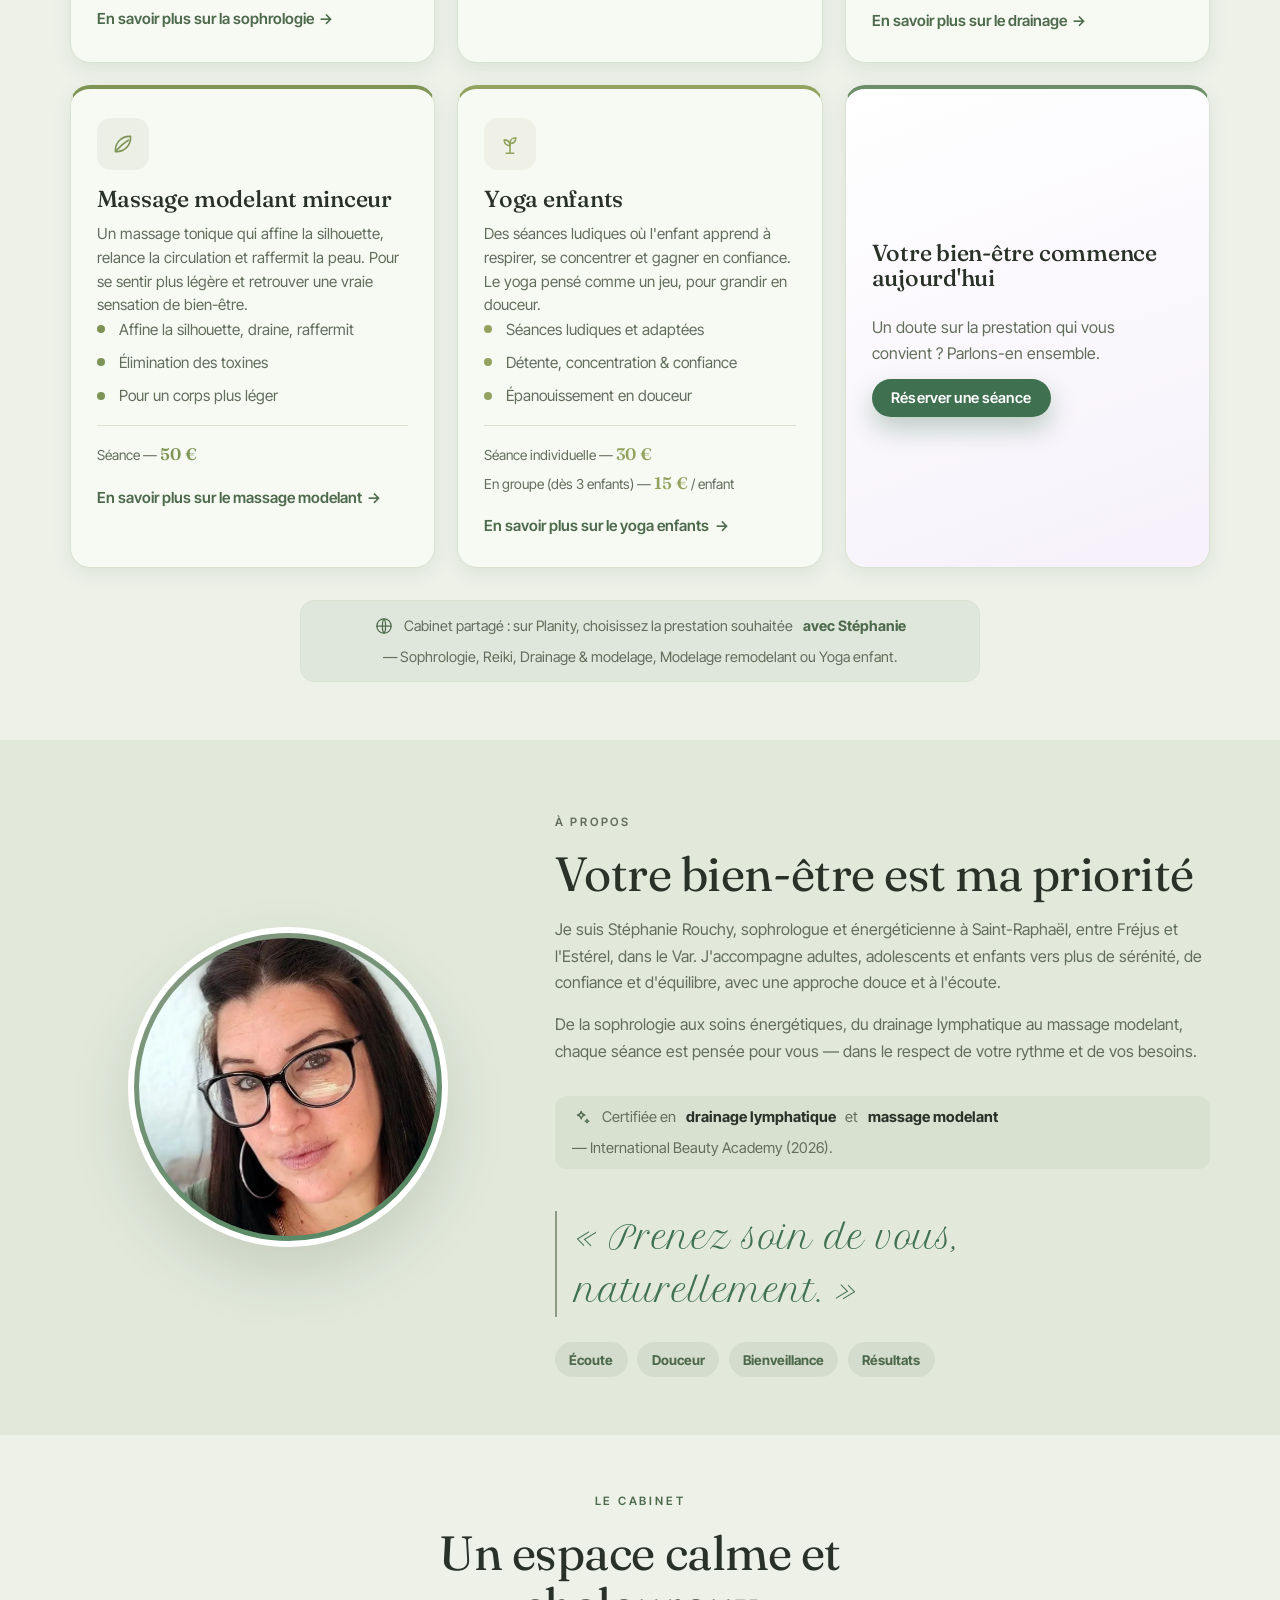
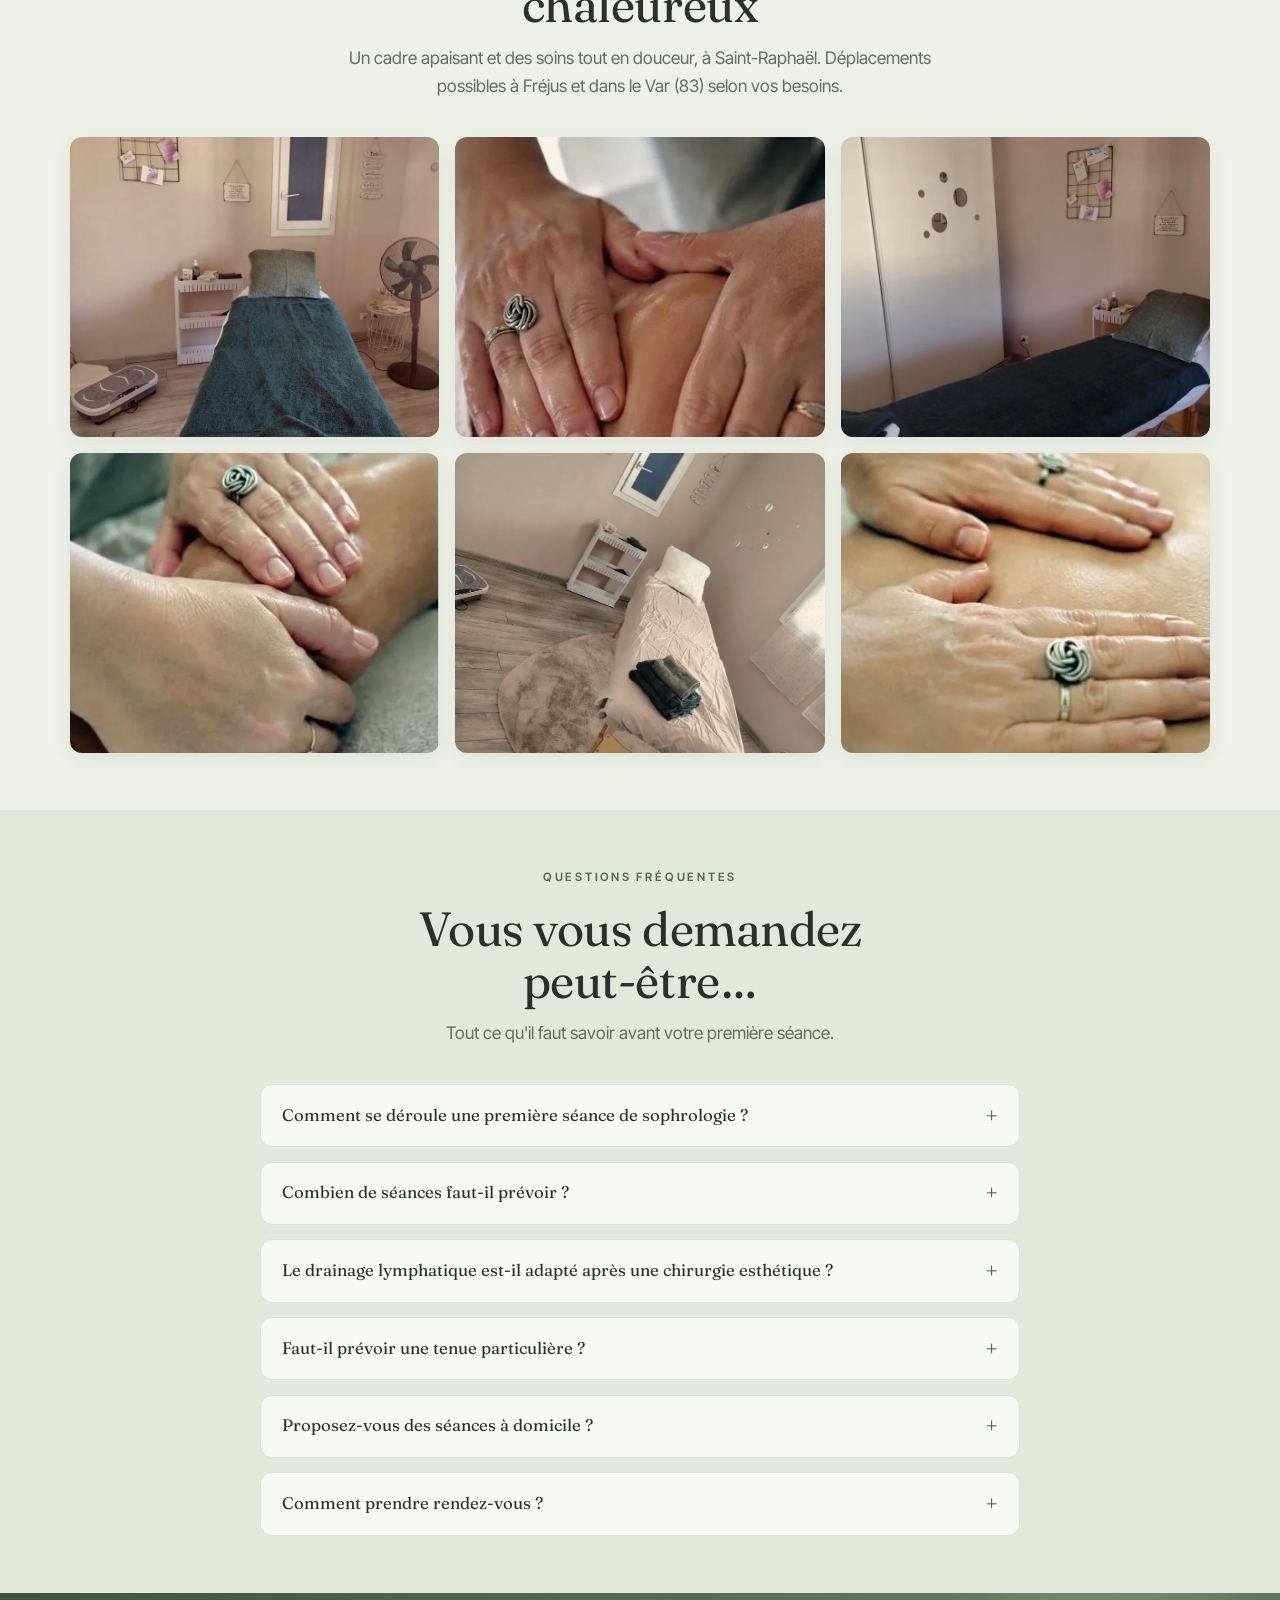
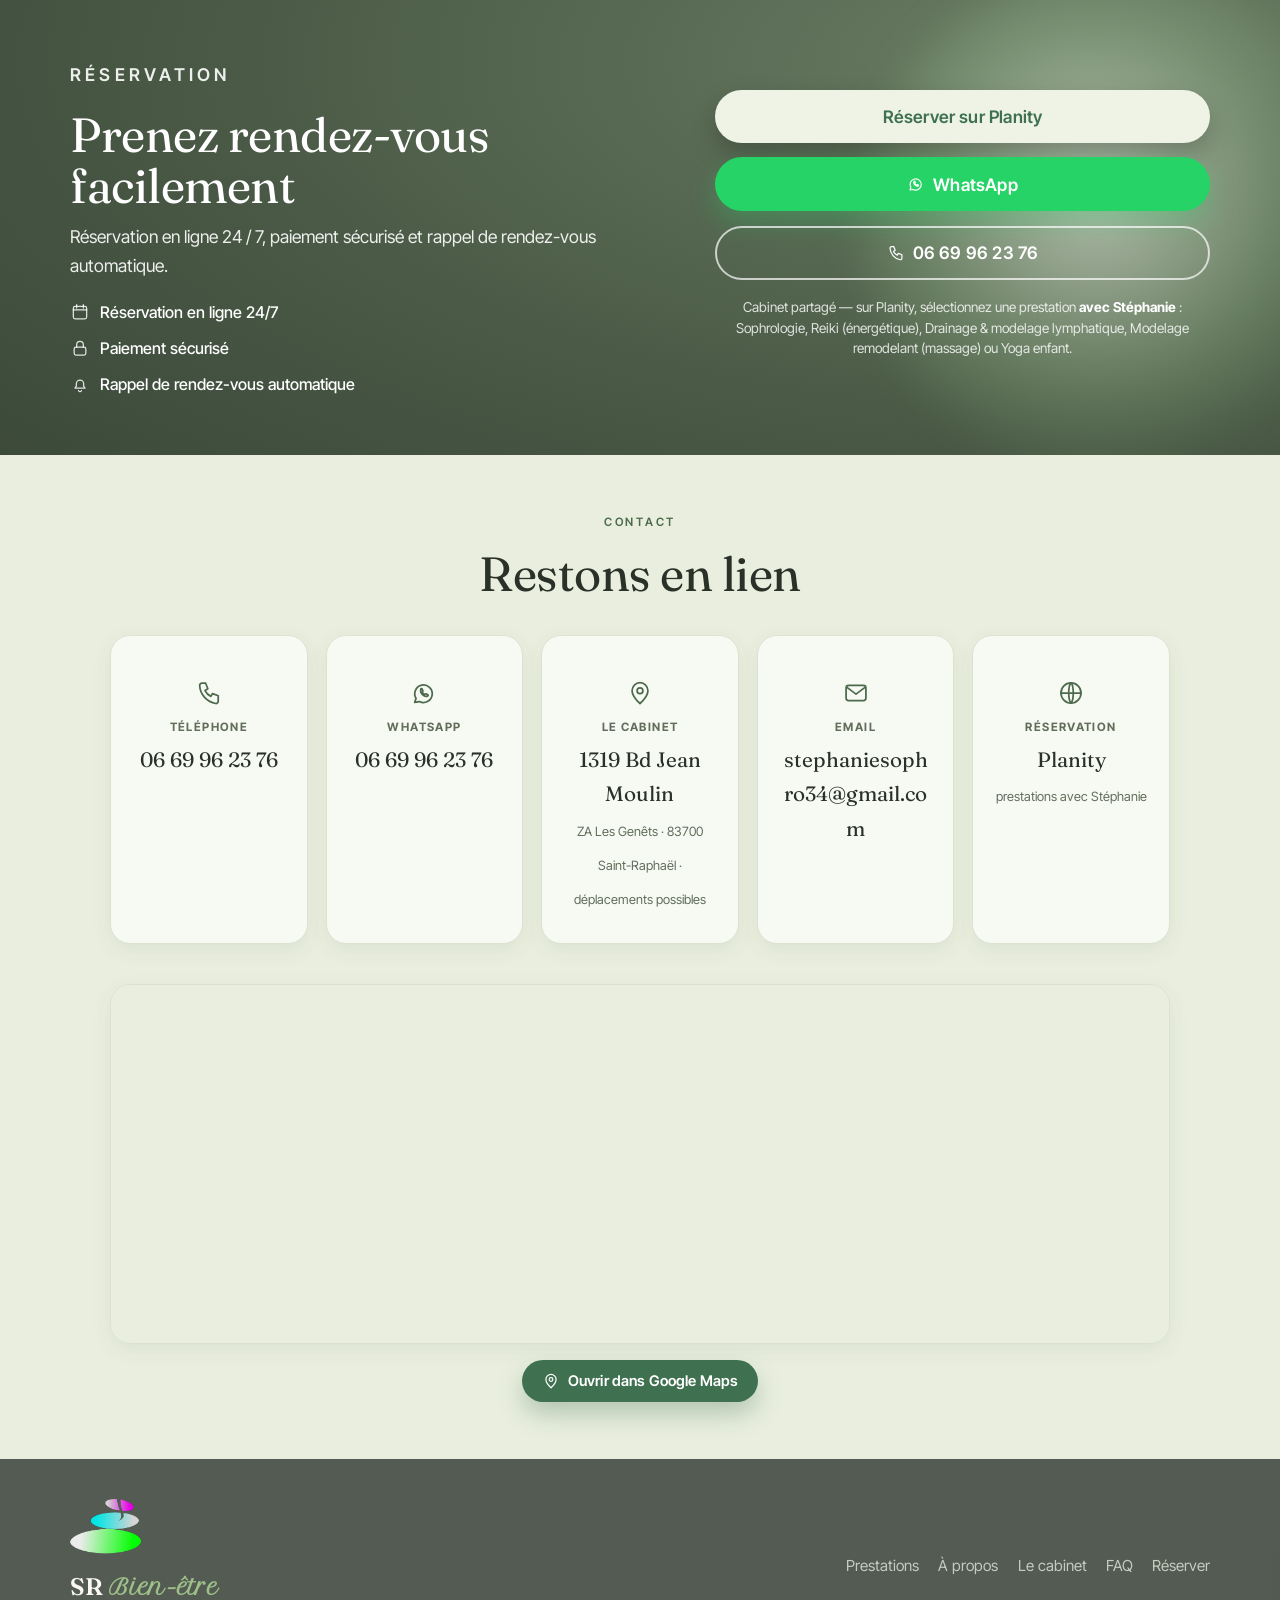
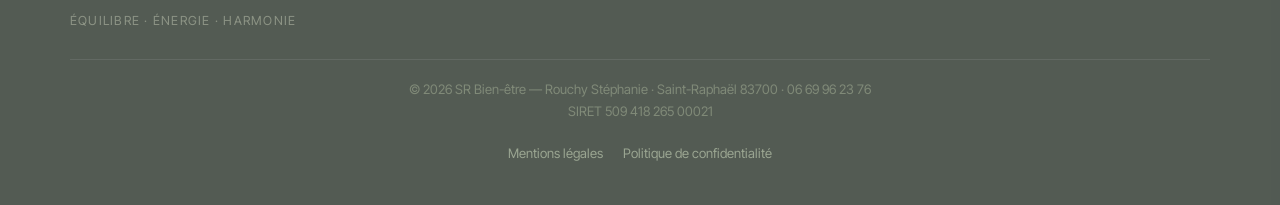
==== commit b1d7be2d: "Add remaining service pages: Reiki, massage modelant, yoga enfants Completes the per-service landing" ====
--- a/index.html
+++ b/index.html
@@ -389,6 +389,7 @@
               <li>Reiki &amp; soins énergétiques</li>
             </ul>
             <p class="card-price">Séance — <strong>40 €</strong></p>
+            <a class="card-link" href="/soin-energetique-reiki">En savoir plus sur les soins énergétiques <span aria-hidden="true">→</span></a>
           </article>
 
           <article class="card card--c">
@@ -418,6 +419,7 @@
               <li>Pour un corps plus léger</li>
             </ul>
             <p class="card-price">Séance — <strong>50 €</strong></p>
+            <a class="card-link" href="/massage-modelant-minceur">En savoir plus sur le massage modelant <span aria-hidden="true">→</span></a>
           </article>
 
           <article class="card card--e">
@@ -433,6 +435,7 @@
               Séance individuelle — <strong>30 €</strong><br />
               En groupe (dès 3 enfants) — <strong>15 €</strong> / enfant
             </p>
+            <a class="card-link" href="/yoga-enfants">En savoir plus sur le yoga enfants <span aria-hidden="true">→</span></a>
           </article>
 
           <article class="card card-cta card--a">
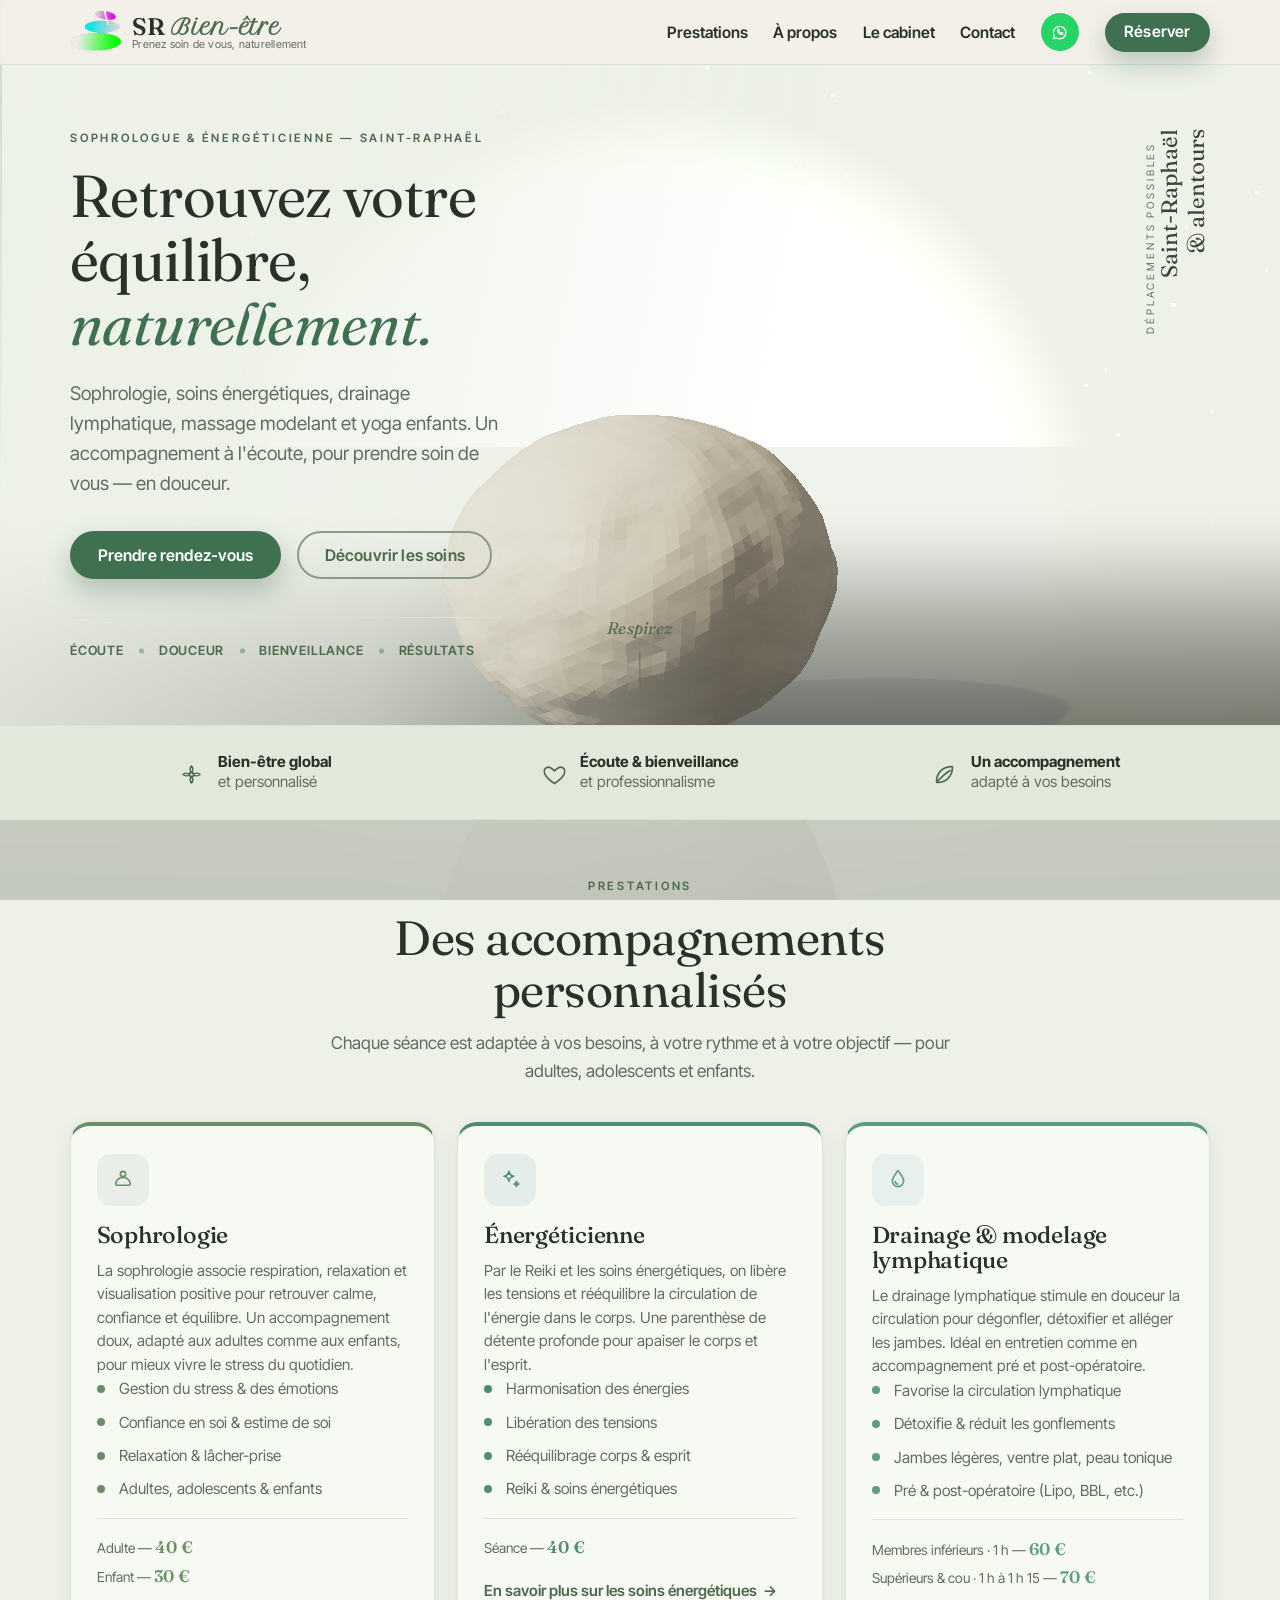
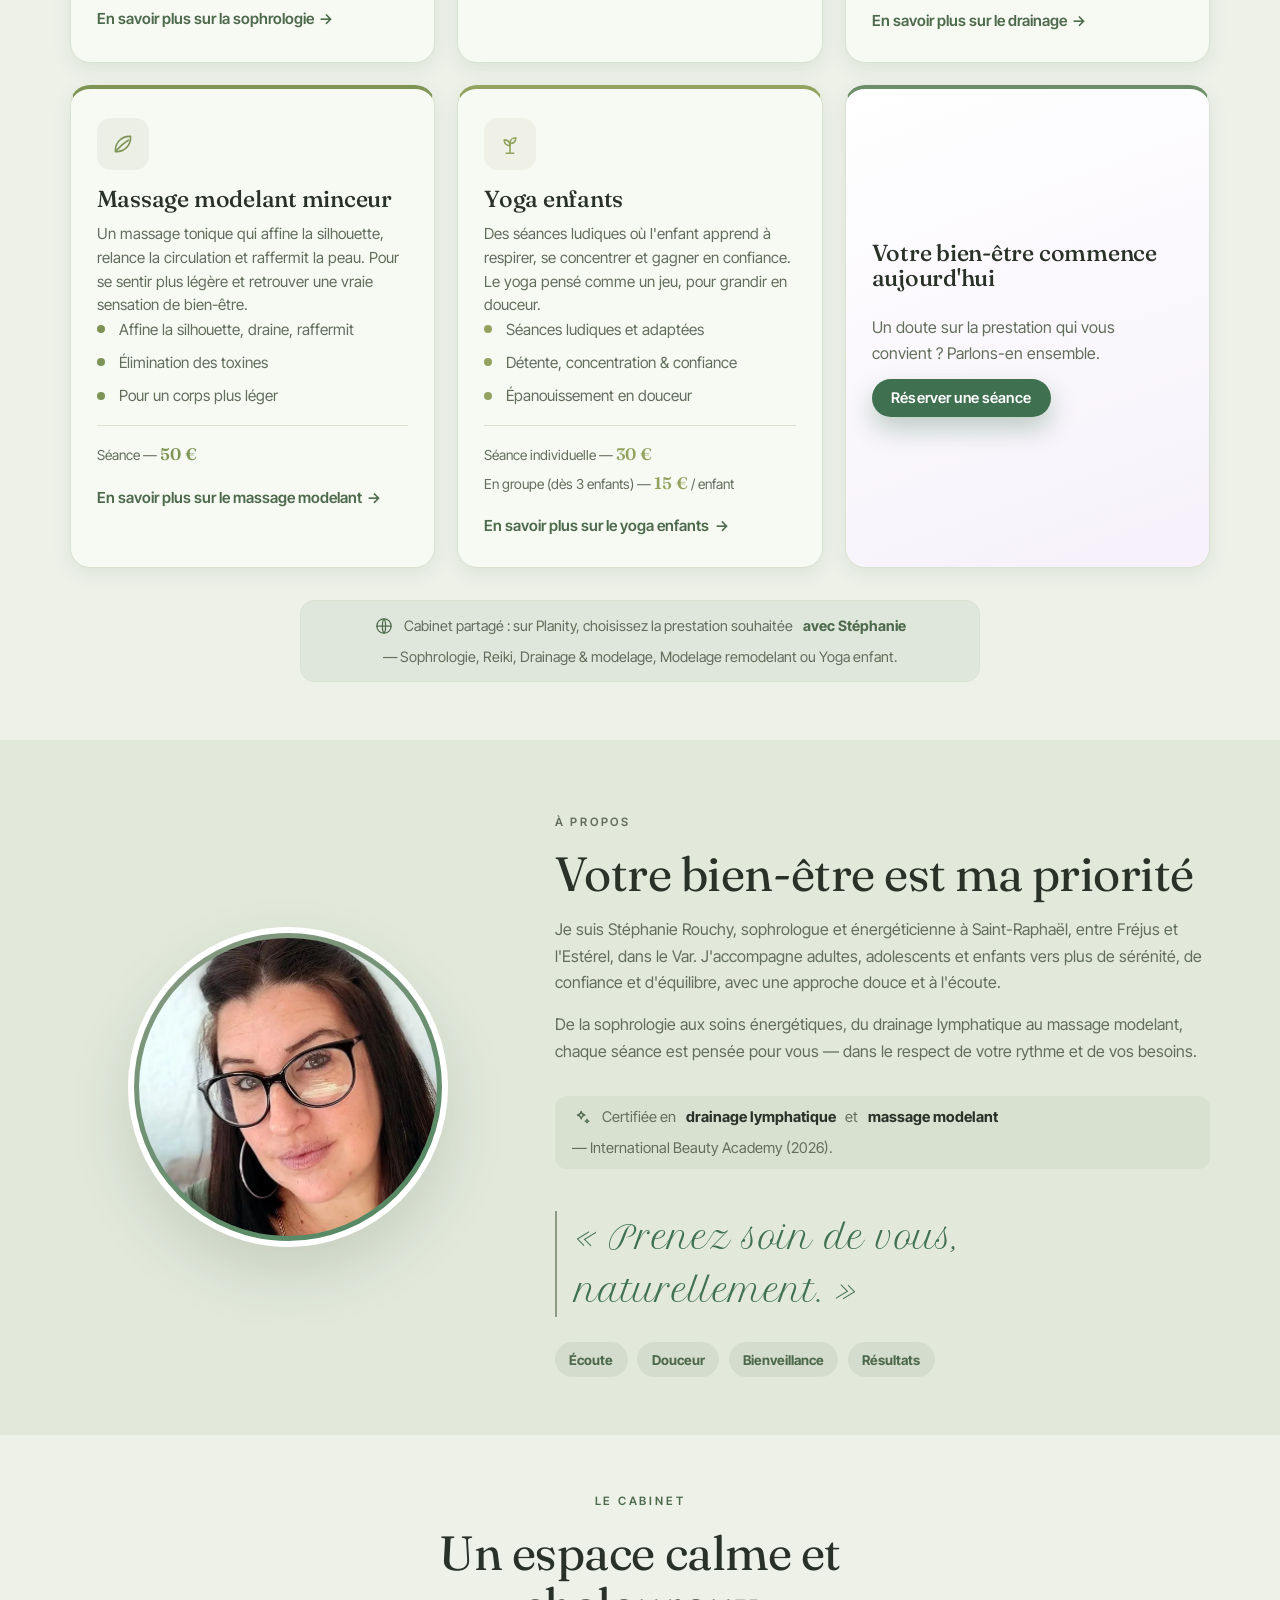
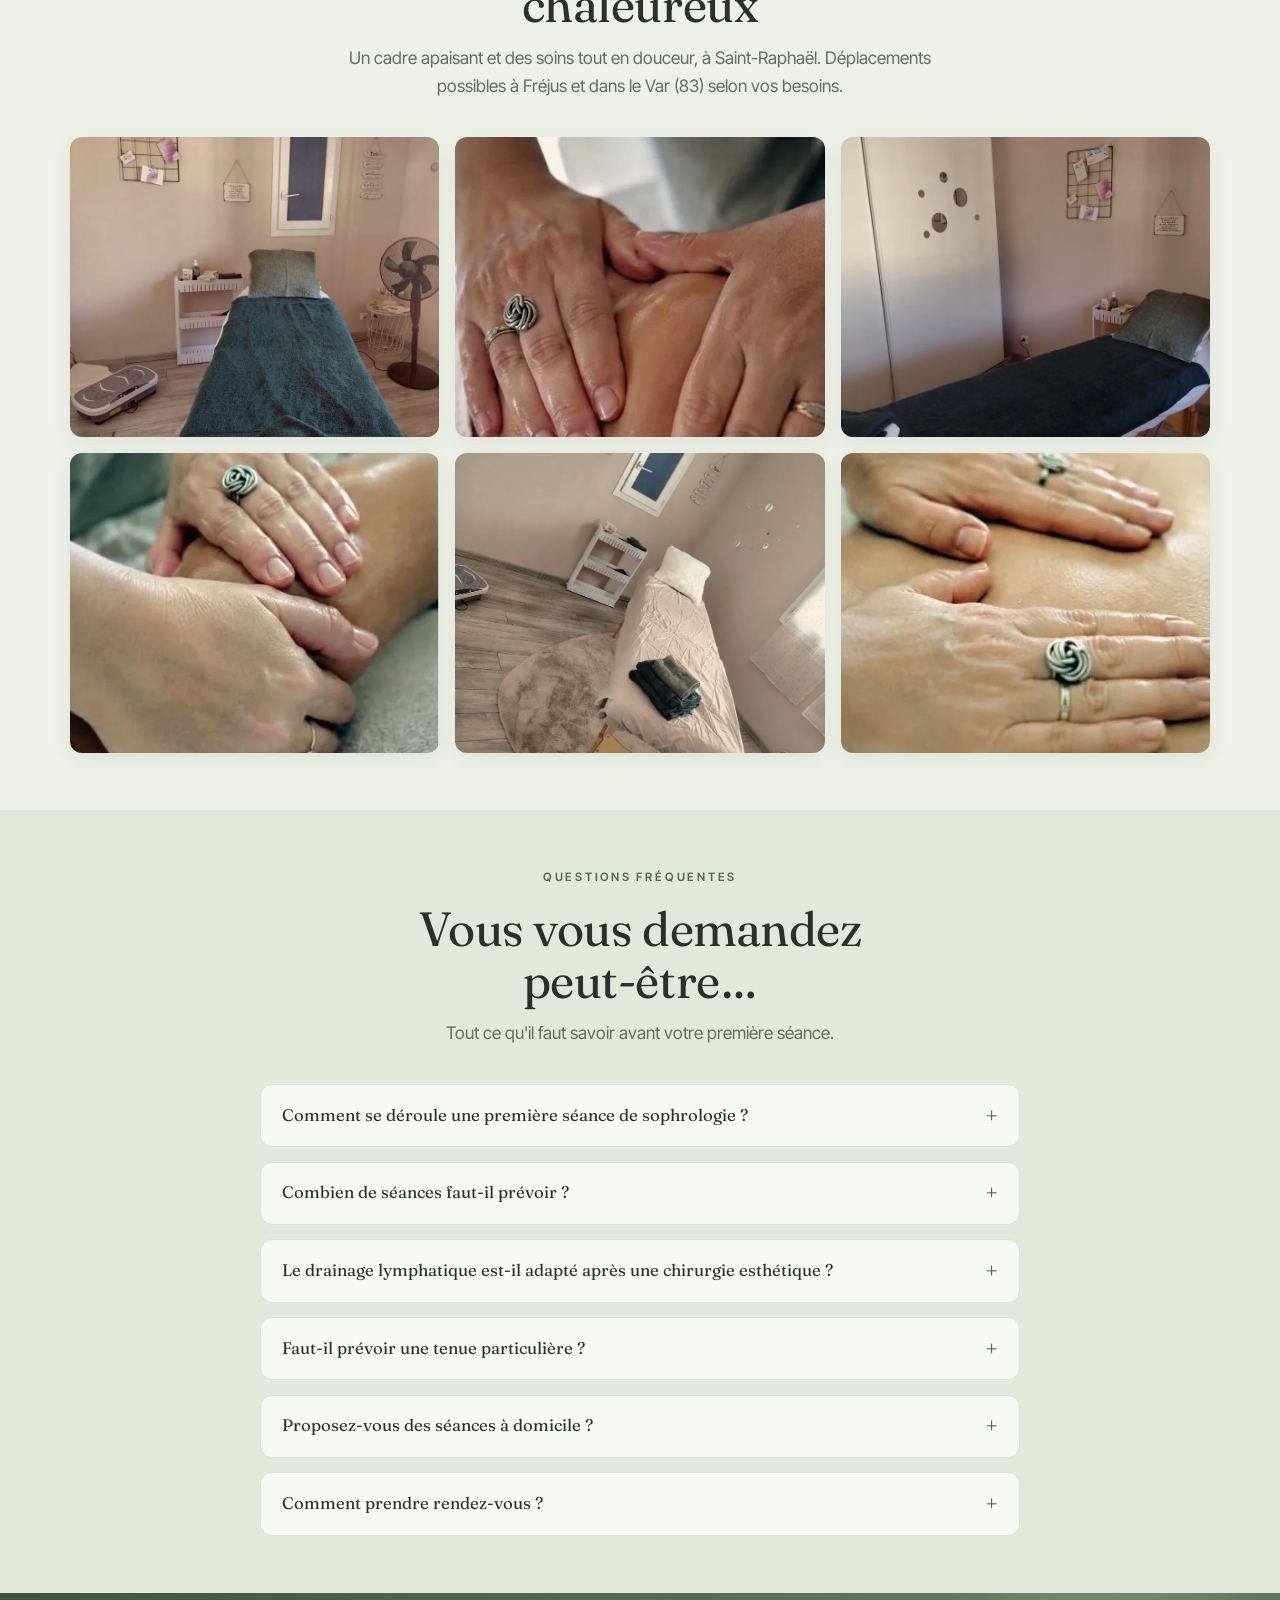
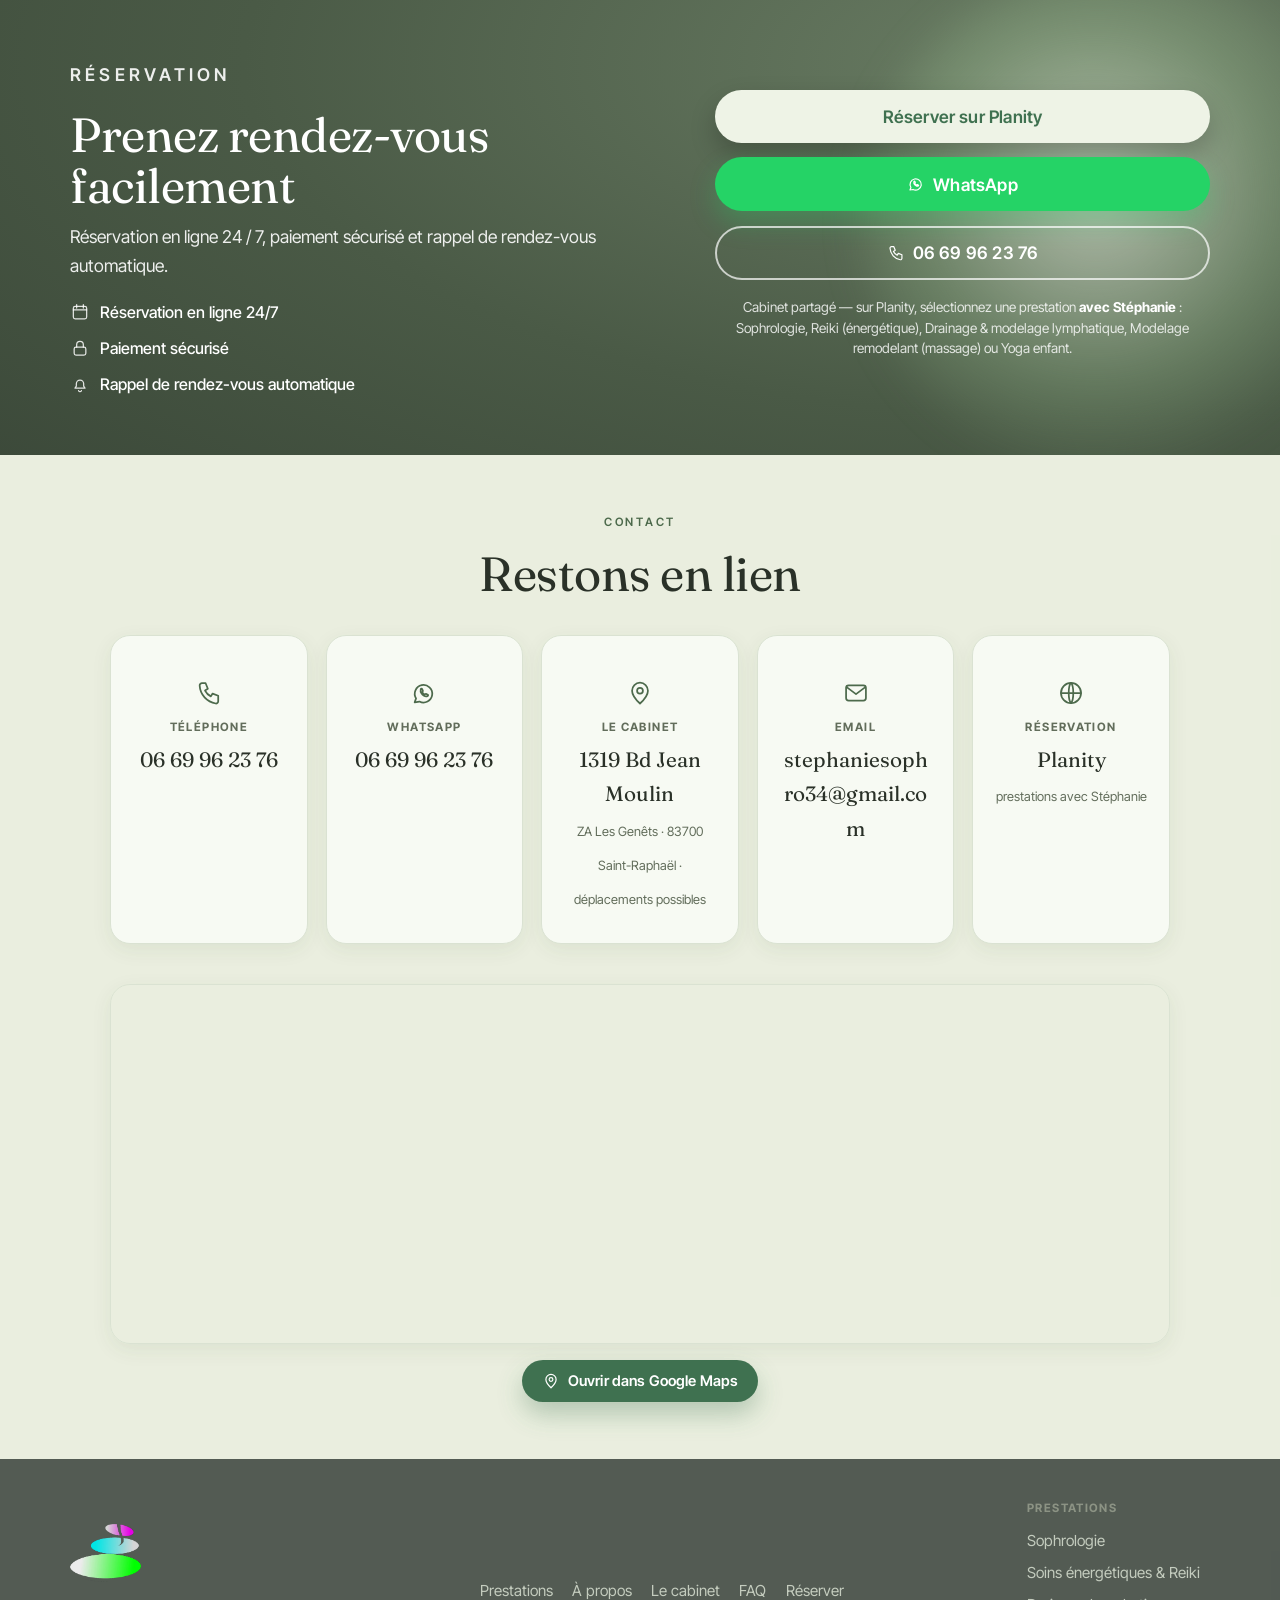
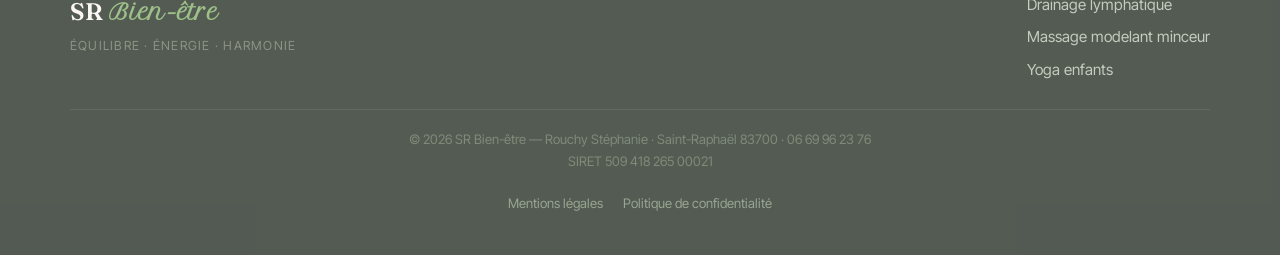
==== commit 24825035: "Add internal linking: footer services list + related-services blocks Strengthen internal linking acr" ====
--- a/index.html
+++ b/index.html
@@ -39,7 +39,7 @@
   <link rel="preconnect" href="https://fonts.googleapis.com" />
   <link rel="preconnect" href="https://fonts.gstatic.com" crossorigin />
   <link href="https://fonts.googleapis.com/css2?family=Fraunces:ital,opsz,wght@0,9..144,400;0,9..144,500;0,9..144,600;1,9..144,400;1,9..144,500&family=Inter+Tight:wght@300;400;500;600;700&family=Petit+Formal+Script&display=swap" rel="stylesheet" />
-  <link rel="stylesheet" href="styles.css?v=24" />
+  <link rel="stylesheet" href="styles.css?v=25" />
 
   <script type="application/ld+json">
   {
@@ -645,6 +645,14 @@
         <a href="#cabinet">Le cabinet</a>
         <a href="#faq">FAQ</a>
         <a href="#reserver">Réserver</a>
+</nav>
+      <nav class="footer-services" aria-label="Prestations">
+        <span class="footer-col-title">Prestations</span>
+        <a href="/sophrologie">Sophrologie</a>
+        <a href="/soin-energetique-reiki">Soins énergétiques &amp; Reiki</a>
+        <a href="/drainage-lymphatique">Drainage lymphatique</a>
+        <a href="/massage-modelant-minceur">Massage modelant minceur</a>
+        <a href="/yoga-enfants">Yoga enfants</a>
       </nav>
       <p class="footer-legal">
         © <span id="year"></span> SR Bien-être — Rouchy Stéphanie · Saint-Raphaël 83700 · 06 69 96 23 76<br />
--- a/styles.css
+++ b/styles.css
@@ -624,6 +624,24 @@
 }
 .price-row .label { color: var(--ink); }
 .price-row .price { font-family: var(--ff-head); font-weight: 600; color: var(--sage-deep); font-size: 1.15rem; white-space: nowrap; }
+
+/* ---- Related services ---- */
+.related-grid { display: grid; grid-template-columns: repeat(auto-fit, minmax(220px, 1fr)); gap: 1rem; max-width: 900px; margin: 0 auto; }
+.related-card {
+  display: flex; align-items: center; justify-content: space-between; gap: 1rem;
+  padding: 1.05rem 1.3rem; background: var(--surface); border: 1px solid var(--line);
+  border-radius: var(--radius-sm); text-decoration: none; color: var(--ink);
+  font-family: var(--ff-head); font-weight: 600; font-size: 1rem; line-height: 1.3;
+  transition: transform .2s ease, box-shadow .2s ease, border-color .2s ease;
+}
+.related-card:hover { transform: translateY(-3px); box-shadow: var(--shadow-sm); border-color: var(--sage); }
+.related-card .arr { color: var(--sage-deep); transition: transform .2s ease; flex: none; }
+.related-card:hover .arr { transform: translateX(3px); }
+
+/* ---- Footer services column ---- */
+.site-footer .footer-services { flex-direction: column; gap: .45rem; align-items: flex-start; }
+.footer-col-title { font-size: .72rem; letter-spacing: .12em; text-transform: uppercase; color: #8c9384; font-weight: 700; margin-bottom: .15rem; }
+
 .card-link {
   display: inline-flex; align-items: center; gap: .35rem; margin-top: 1rem;
   color: var(--sage-deep); font-weight: 600; font-size: .95rem; text-decoration: none;
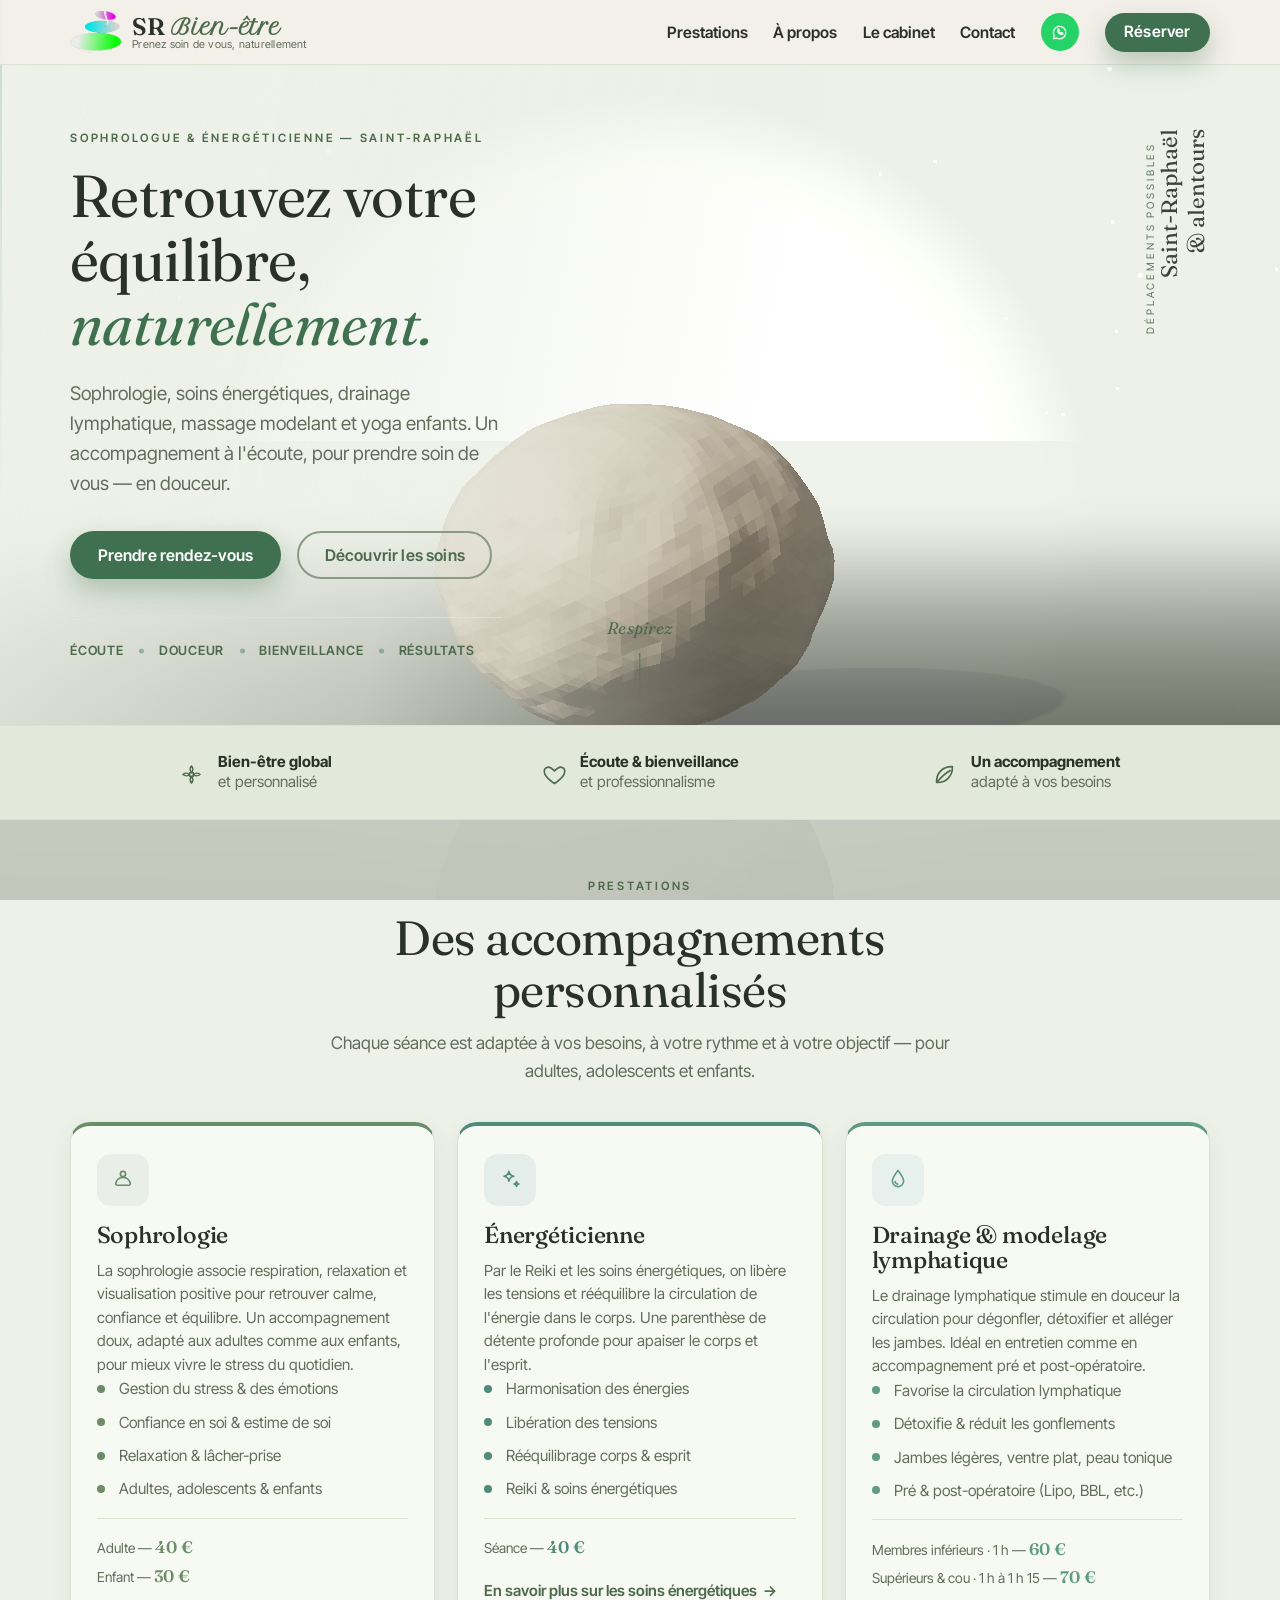
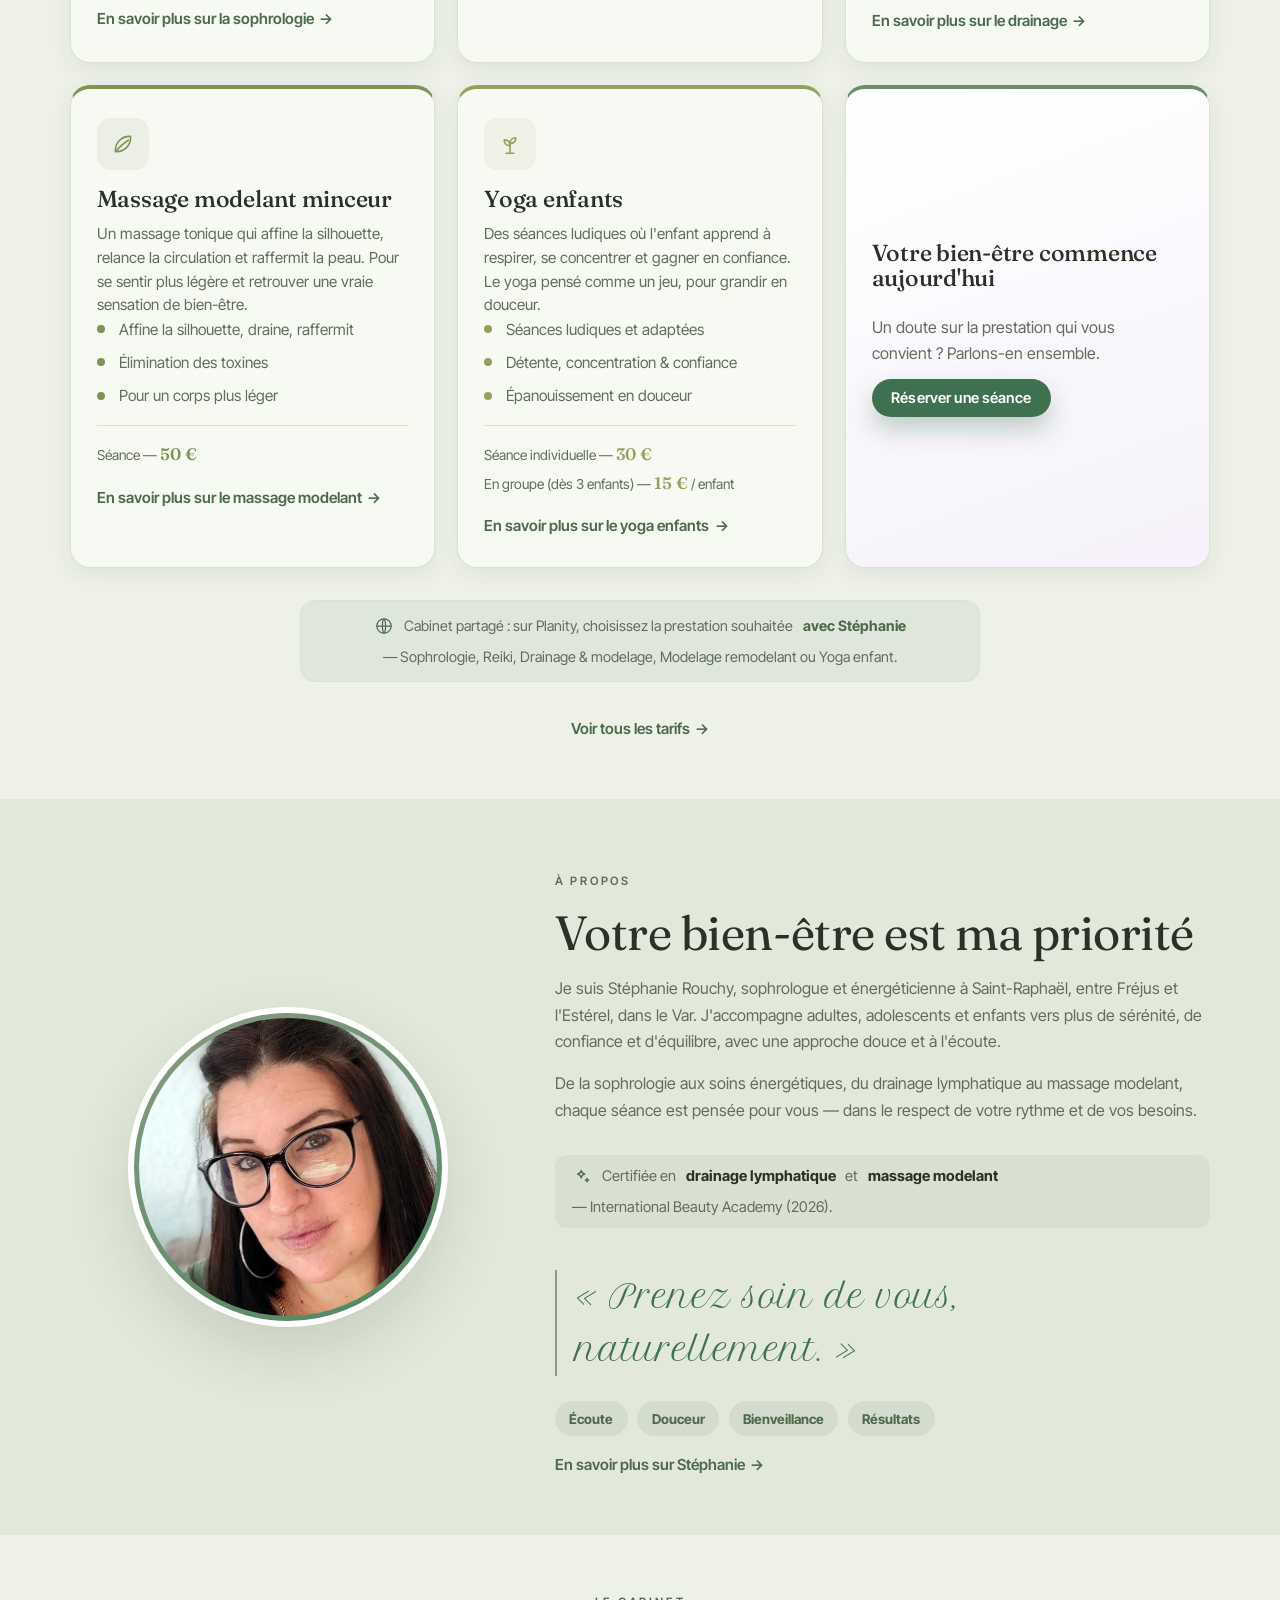
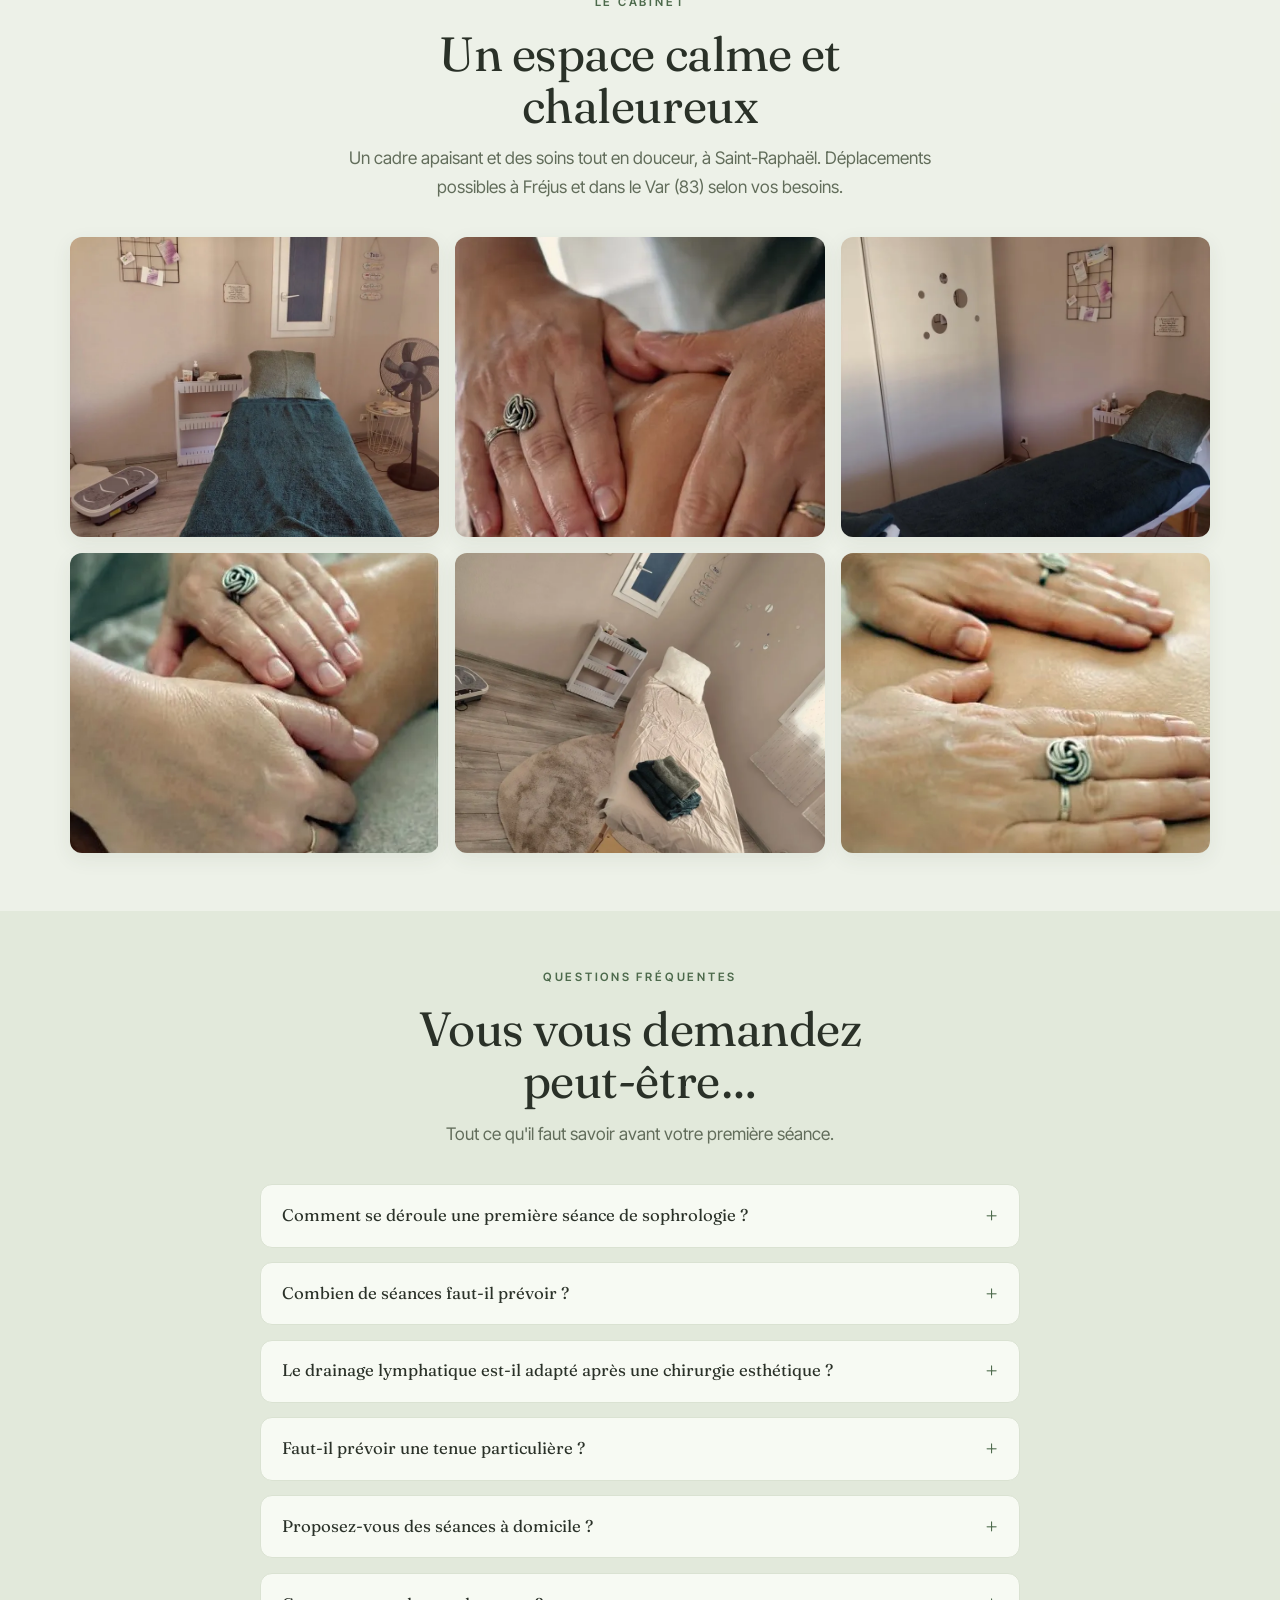
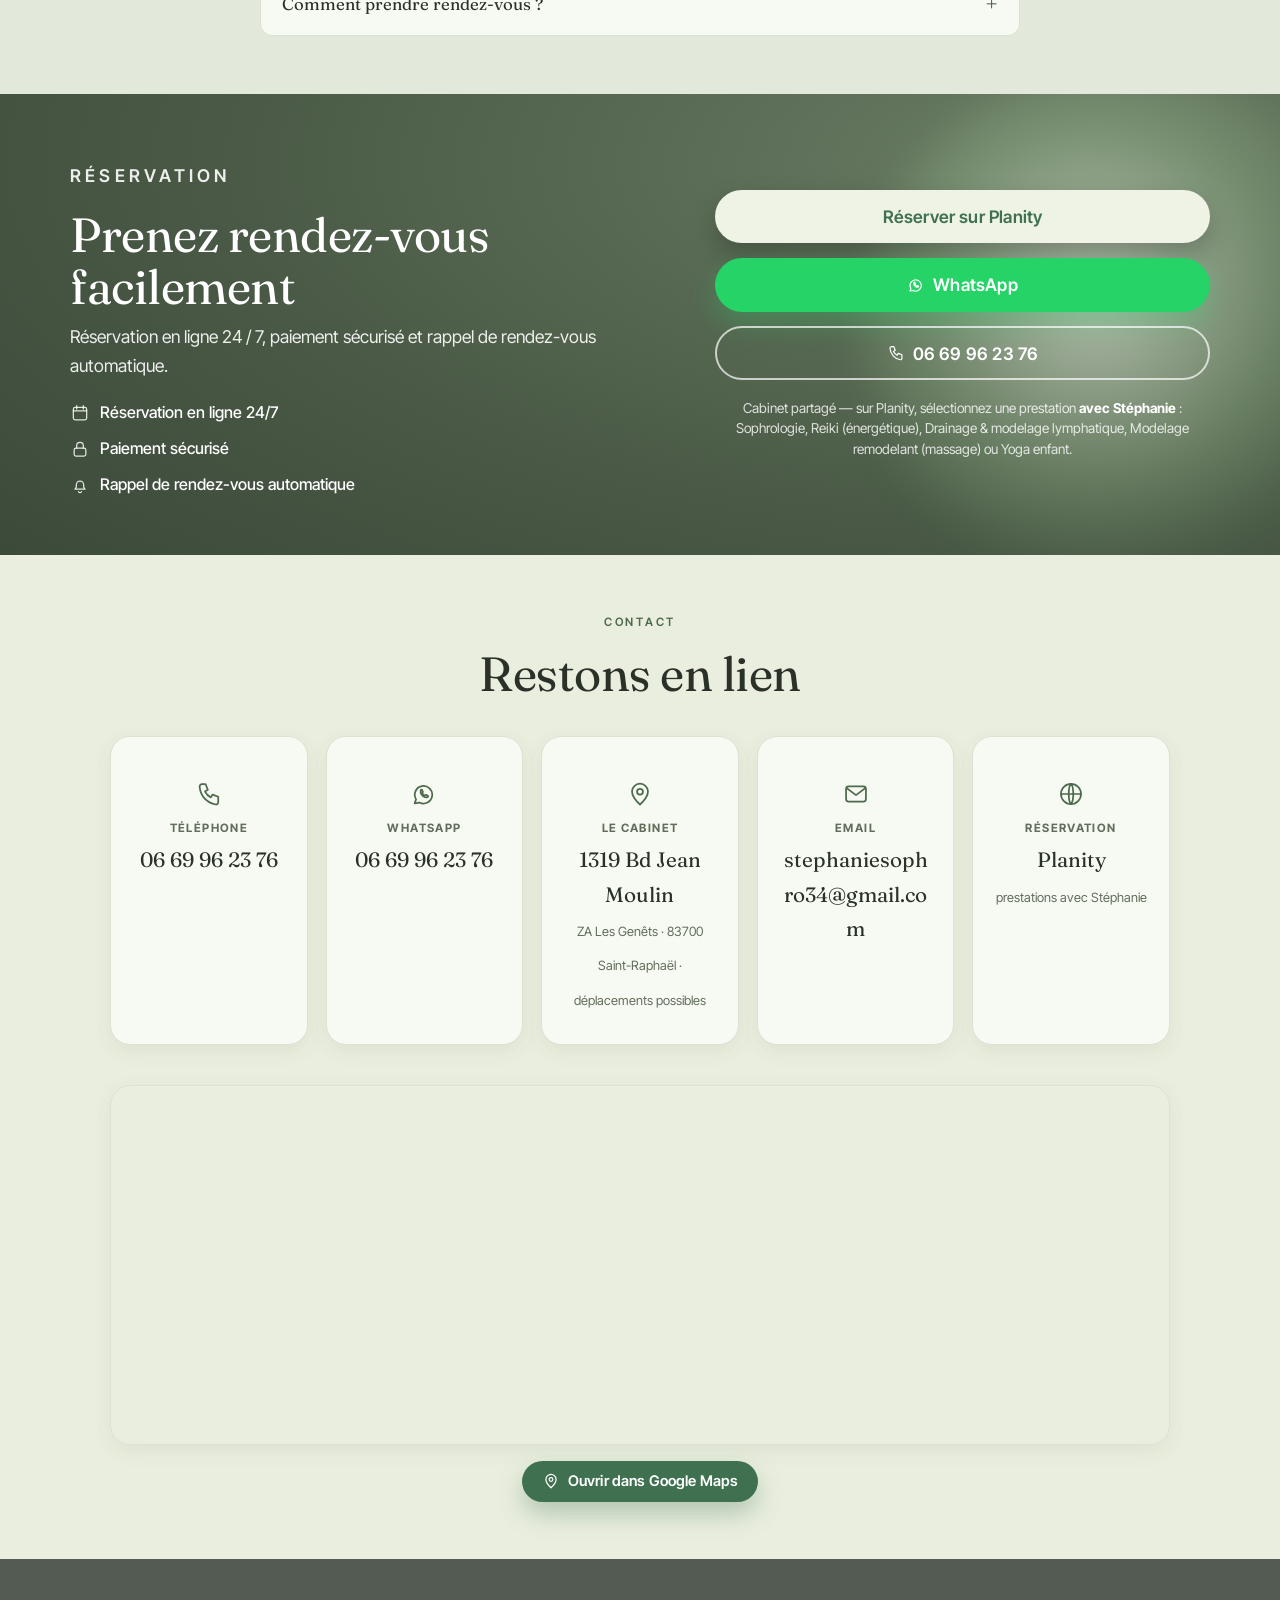
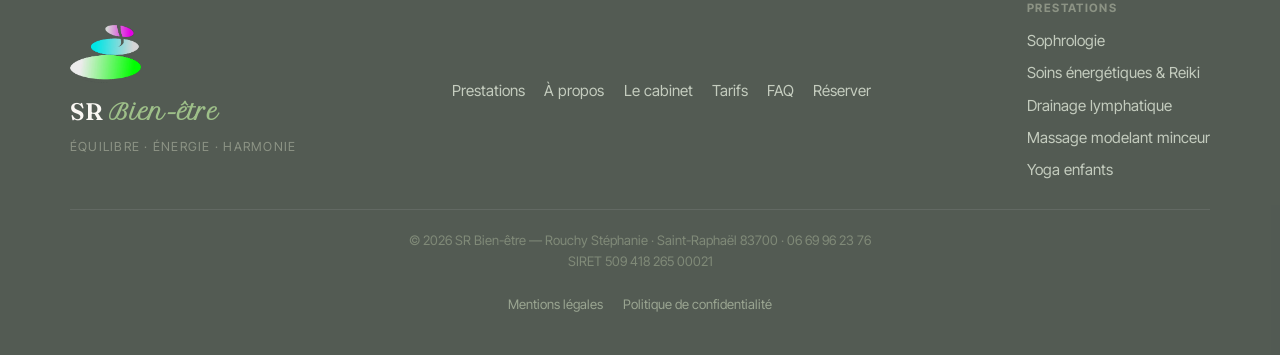
==== commit 27ff5622: "Add À propos + Tarifs pages and improve image alt text New content pages: - /a-propos: authority/E-E" ====
--- a/index.html
+++ b/index.html
@@ -39,7 +39,7 @@
   <link rel="preconnect" href="https://fonts.googleapis.com" />
   <link rel="preconnect" href="https://fonts.gstatic.com" crossorigin />
   <link href="https://fonts.googleapis.com/css2?family=Fraunces:ital,opsz,wght@0,9..144,400;0,9..144,500;0,9..144,600;1,9..144,400;1,9..144,500&family=Inter+Tight:wght@300;400;500;600;700&family=Petit+Formal+Script&display=swap" rel="stylesheet" />
-  <link rel="stylesheet" href="styles.css?v=25" />
+  <link rel="stylesheet" href="styles.css?v=26" />
 
   <script type="application/ld+json">
   {
@@ -450,6 +450,9 @@
           <strong>avec Stéphanie</strong> — Sophrologie, Reiki, Drainage&nbsp;&amp;&nbsp;modelage,
           Modelage remodelant ou Yoga enfant.
         </p>
+        <p class="services-tarifs-link">
+          <a class="card-link" href="/tarifs">Voir tous les tarifs <span aria-hidden="true">→</span></a>
+        </p>
       </div>
     </section>
 
@@ -459,7 +462,7 @@
         <div class="about-media">
           <picture>
             <source srcset="assets/img/stephanie.webp" type="image/webp" />
-            <img src="assets/img/stephanie.jpg?v=2" alt="Stéphanie Rouchy, sophrologue et énergéticienne" width="600" height="600" loading="lazy" decoding="async" />
+            <img src="assets/img/stephanie.jpg?v=2" alt="Stéphanie Rouchy, sophrologue et énergéticienne à Saint-Raphaël" width="600" height="600" loading="lazy" decoding="async" />
           </picture>
         </div>
         <div class="about-copy">
@@ -485,6 +488,7 @@
           <div class="about-values">
             <span>Écoute</span><span>Douceur</span><span>Bienveillance</span><span>Résultats</span>
           </div>
+          <a class="card-link" href="/a-propos">En savoir plus sur Stéphanie <span aria-hidden="true">→</span></a>
         </div>
       </div>
     </section>
@@ -501,12 +505,12 @@
           </p>
         </div>
         <div class="gallery">
-          <figure><picture><source srcset="assets/img/cabinet-2.webp" type="image/webp" /><img src="assets/img/cabinet-2.jpg" alt="Table de soin du cabinet" loading="lazy" decoding="async" width="1400" height="1892" /></picture></figure>
-          <figure><picture><source srcset="assets/img/massage-1.webp" type="image/webp" /><img src="assets/img/massage-1.jpg" alt="Massage modelant du dos" loading="lazy" decoding="async" width="554" height="579" /></picture></figure>
-          <figure><picture><source srcset="assets/img/cabinet-3.webp" type="image/webp" /><img src="assets/img/cabinet-3.jpg" alt="Espace de soin lumineux" loading="lazy" decoding="async" width="1400" height="1892" /></picture></figure>
-          <figure><picture><source srcset="assets/img/massage-2.webp" type="image/webp" /><img src="assets/img/massage-2.jpg" alt="Massage relaxant des jambes" loading="lazy" decoding="async" width="468" height="472" /></picture></figure>
-          <figure><picture><source srcset="assets/img/cabinet-5.webp" type="image/webp" /><img src="assets/img/cabinet-5.jpg" alt="Vue d'ensemble du cabinet de bien-être" loading="lazy" decoding="async" width="1400" height="1745" /></picture></figure>
-          <figure><picture><source srcset="assets/img/massage-3.webp" type="image/webp" /><img src="assets/img/massage-3.jpg?v=2" alt="Drainage lymphatique du ventre" loading="lazy" decoding="async" width="574" height="372" /></picture></figure>
+          <figure><picture><source srcset="assets/img/cabinet-2.webp" type="image/webp" /><img src="assets/img/cabinet-2.jpg" alt="Table de soin du cabinet SR Bien-être à Saint-Raphaël" loading="lazy" decoding="async" width="1400" height="1892" /></picture></figure>
+          <figure><picture><source srcset="assets/img/massage-1.webp" type="image/webp" /><img src="assets/img/massage-1.jpg" alt="Massage modelant du dos au cabinet de Saint-Raphaël" loading="lazy" decoding="async" width="554" height="579" /></picture></figure>
+          <figure><picture><source srcset="assets/img/cabinet-3.webp" type="image/webp" /><img src="assets/img/cabinet-3.jpg" alt="Espace de soin lumineux du cabinet de bien-être" loading="lazy" decoding="async" width="1400" height="1892" /></picture></figure>
+          <figure><picture><source srcset="assets/img/massage-2.webp" type="image/webp" /><img src="assets/img/massage-2.jpg" alt="Drainage et massage relaxant des jambes" loading="lazy" decoding="async" width="468" height="472" /></picture></figure>
+          <figure><picture><source srcset="assets/img/cabinet-5.webp" type="image/webp" /><img src="assets/img/cabinet-5.jpg" alt="Vue d'ensemble du cabinet de bien-être à Saint-Raphaël" loading="lazy" decoding="async" width="1400" height="1745" /></picture></figure>
+          <figure><picture><source srcset="assets/img/massage-3.webp" type="image/webp" /><img src="assets/img/massage-3.jpg?v=2" alt="Drainage lymphatique du ventre au cabinet de Saint-Raphaël" loading="lazy" decoding="async" width="574" height="372" /></picture></figure>
         </div>
       </div>
     </section>
@@ -641,8 +645,9 @@
       </div>
       <nav aria-label="Liens de pied de page">
         <a href="#services">Prestations</a>
-        <a href="#apropos">À propos</a>
+        <a href="/a-propos">À propos</a>
         <a href="#cabinet">Le cabinet</a>
+        <a href="/tarifs">Tarifs</a>
         <a href="#faq">FAQ</a>
         <a href="#reserver">Réserver</a>
 </nav>
--- a/styles.css
+++ b/styles.css
@@ -642,6 +642,14 @@
 .site-footer .footer-services { flex-direction: column; gap: .45rem; align-items: flex-start; }
 .footer-col-title { font-size: .72rem; letter-spacing: .12em; text-transform: uppercase; color: #8c9384; font-weight: 700; margin-bottom: .15rem; }
 
+/* ---- About page role + Tarifs headings ---- */
+.about-role { color: var(--sage-deep); font-family: var(--ff-head); font-style: italic; font-size: 1.1rem; margin: 0 0 1rem; }
+.price-heading { font-size: 1.2rem; margin: 1.7rem 0 .3rem; }
+.svc-pricing .price-heading:first-child { margin-top: 0; }
+.price-heading a { color: var(--ink); text-decoration: none; }
+.price-heading a:hover { color: var(--sage-deep); text-decoration: underline; }
+.services-tarifs-link { text-align: center; margin: 1.1rem 0 0; }
+
 .card-link {
   display: inline-flex; align-items: center; gap: .35rem; margin-top: 1rem;
   color: var(--sage-deep); font-weight: 600; font-size: .95rem; text-decoration: none;
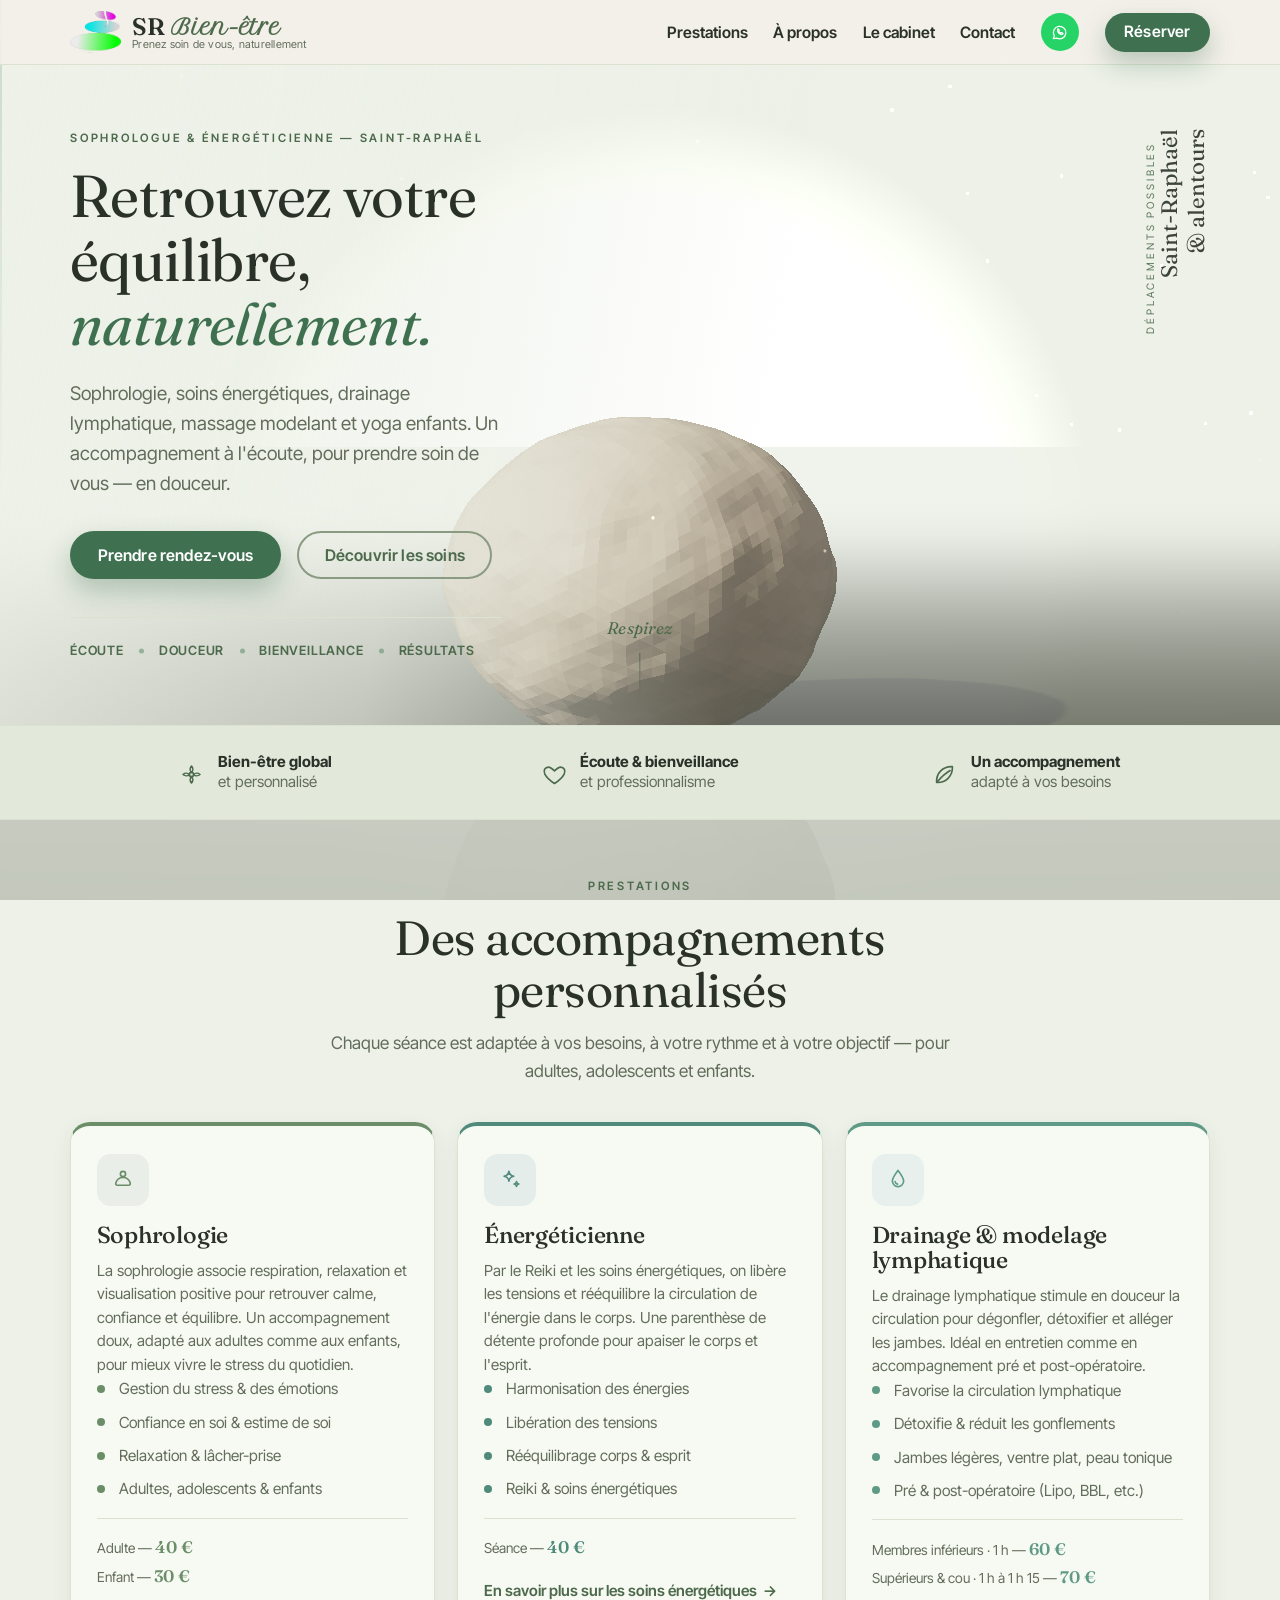
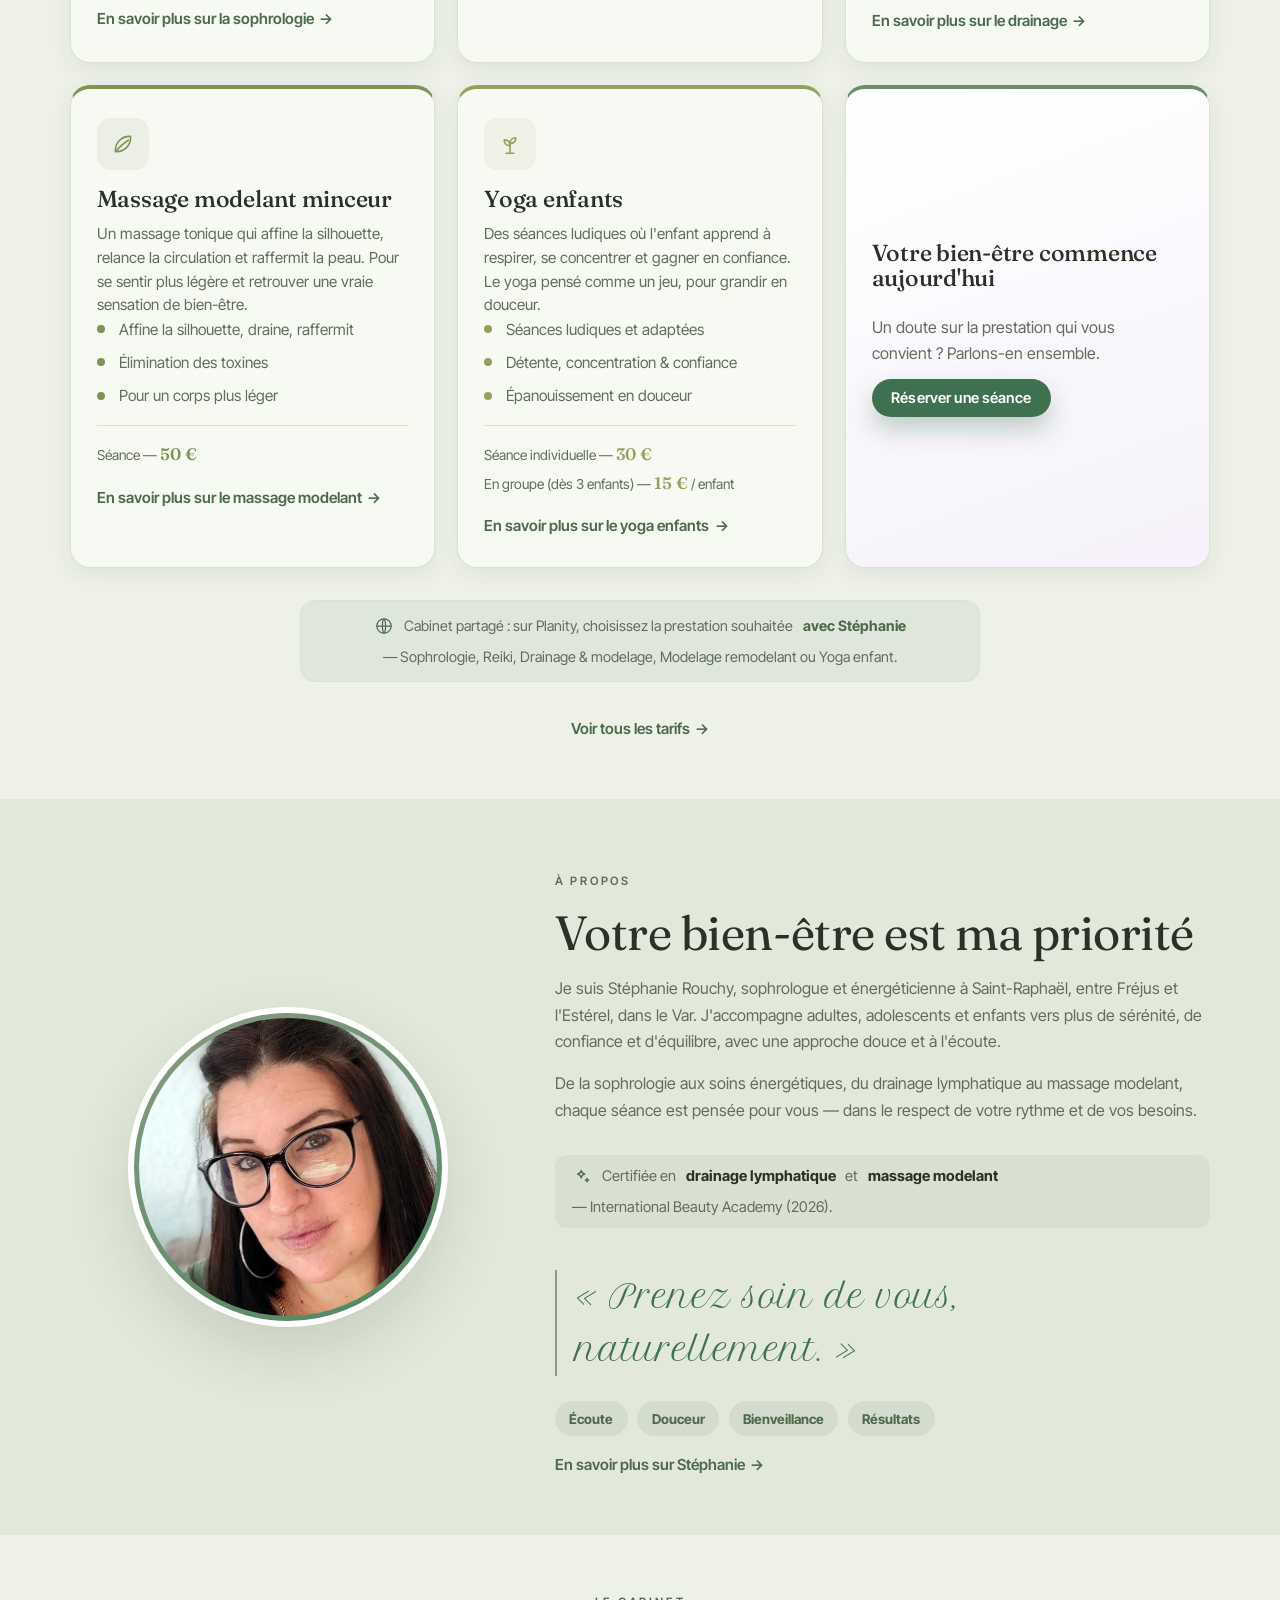
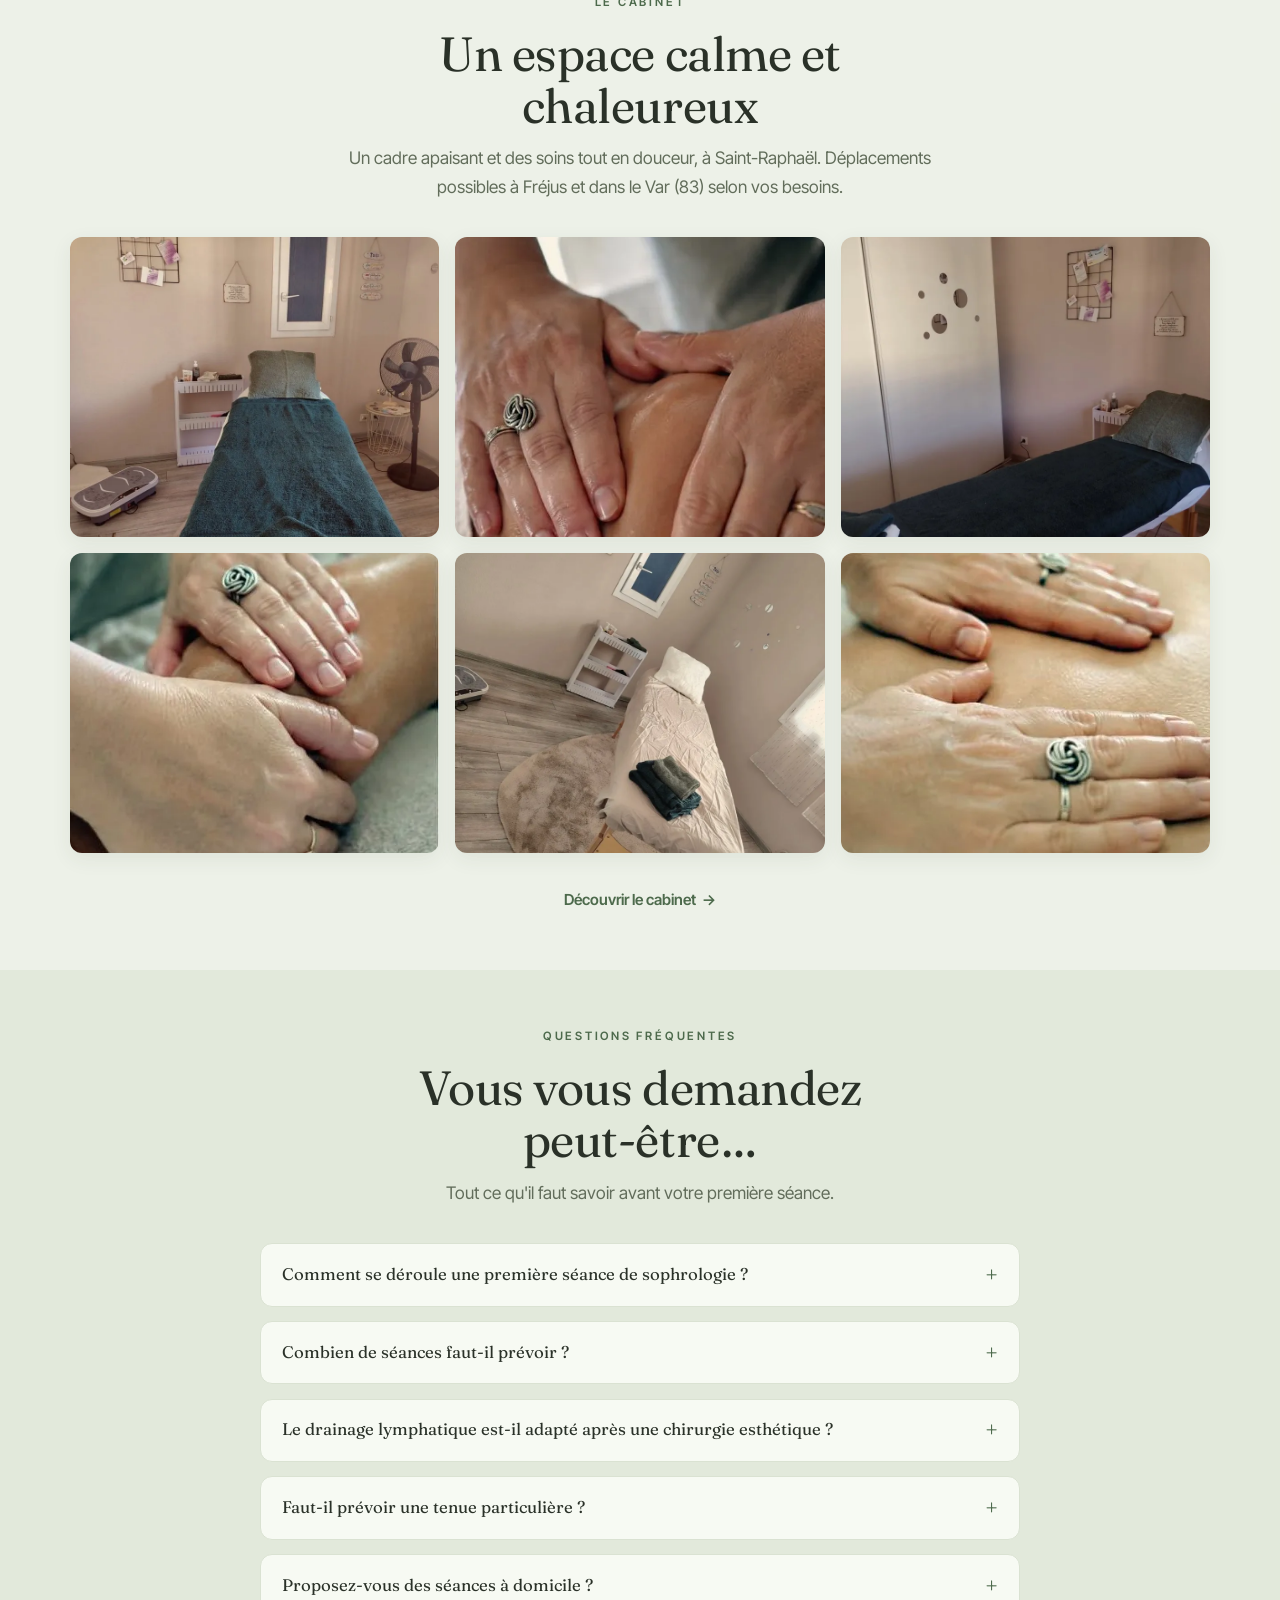
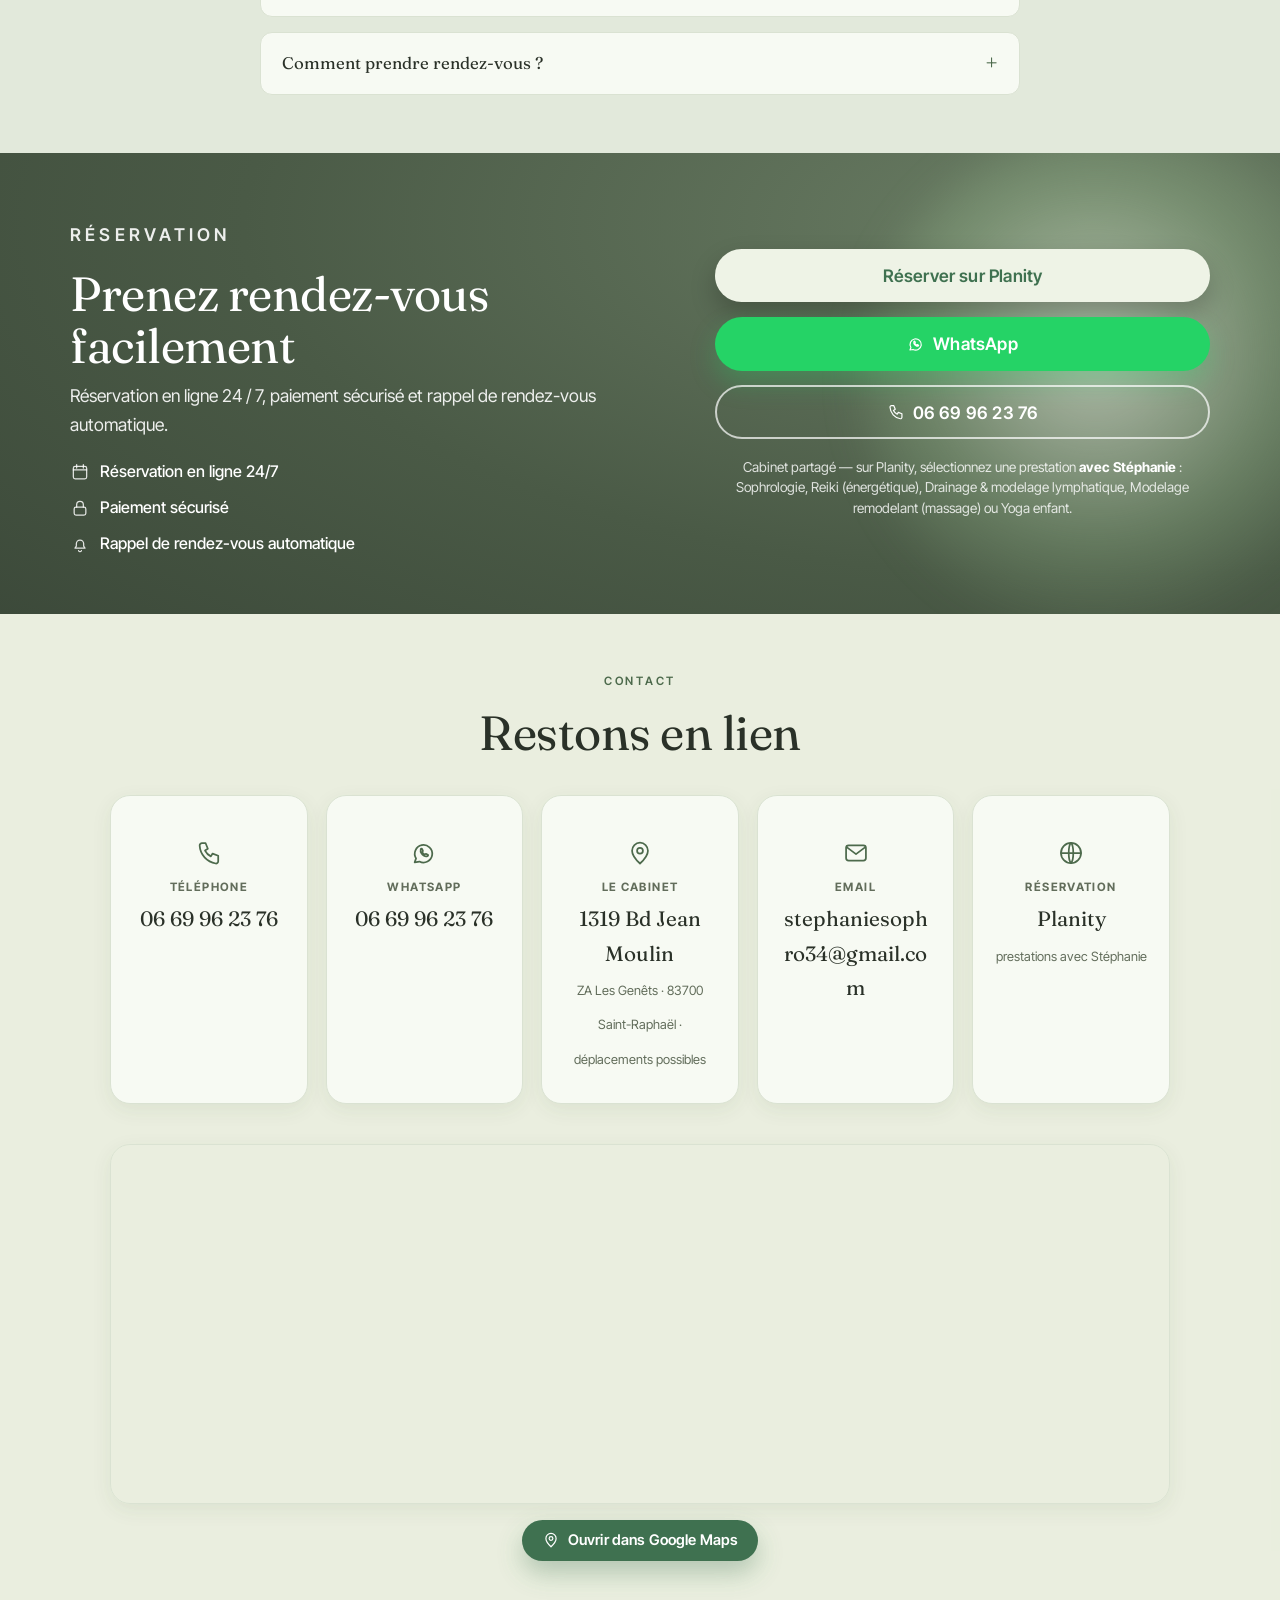
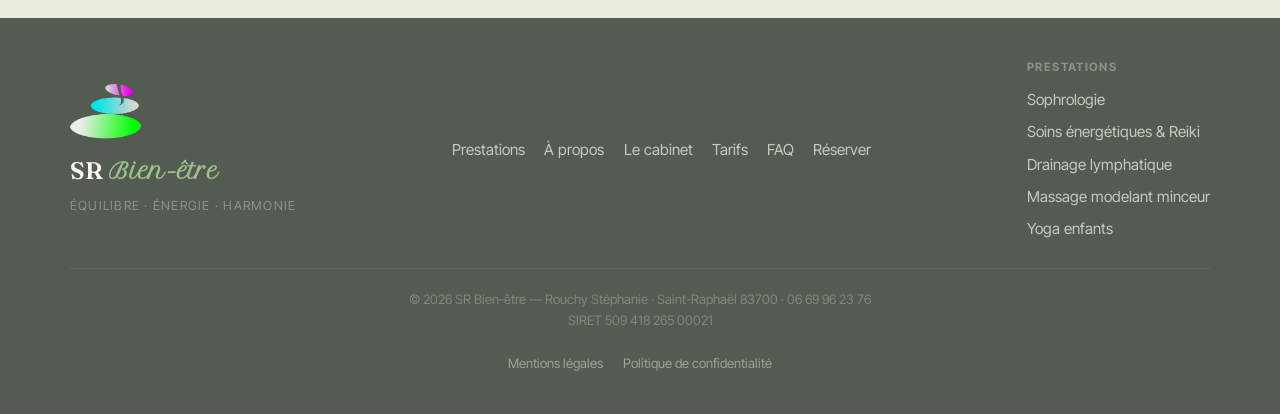
==== commit f8a93336: "Add cabinet page, drainage précautions, per-service OG images, favicons Content: - Drainage page: a " ====
--- a/index.html
+++ b/index.html
@@ -34,12 +34,14 @@
   <meta name="twitter:description" content="Sophrologie, soins énergétiques, drainage lymphatique, massage minceur et yoga enfants. Prenez soin de vous, naturellement." />
   <meta name="twitter:image" content="https://www.srbienetre.fr/assets/img/hero-poster.jpg" />
 
+  <link rel="icon" href="/favicon.ico" sizes="32x32" />
   <link rel="icon" href="assets/favicon.svg" type="image/svg+xml" />
-  <link rel="apple-touch-icon" href="assets/img/logo.png" />
+  <link rel="apple-touch-icon" href="assets/img/apple-touch-icon.png" />
+  <link rel="manifest" href="/site.webmanifest" />
   <link rel="preconnect" href="https://fonts.googleapis.com" />
   <link rel="preconnect" href="https://fonts.gstatic.com" crossorigin />
   <link href="https://fonts.googleapis.com/css2?family=Fraunces:ital,opsz,wght@0,9..144,400;0,9..144,500;0,9..144,600;1,9..144,400;1,9..144,500&family=Inter+Tight:wght@300;400;500;600;700&family=Petit+Formal+Script&display=swap" rel="stylesheet" />
-  <link rel="stylesheet" href="styles.css?v=26" />
+  <link rel="stylesheet" href="styles.css?v=27" />
 
   <script type="application/ld+json">
   {
@@ -238,7 +240,7 @@
         <ul class="nav-menu" id="nav-menu">
           <li><a href="#services">Prestations</a></li>
           <li><a href="#apropos">À propos</a></li>
-          <li><a href="#cabinet">Le cabinet</a></li>
+          <li><a href="/le-cabinet">Le cabinet</a></li>
           <li><a href="#contact">Contact</a></li>
           <li class="nav-wa-item">
             <a href="https://wa.me/33669962376?text=Bonjour%20St%C3%A9phanie%2C%20je%20vous%20contacte%20via%20votre%20site%20SR%20Bien-%C3%AAtre." target="_blank" rel="noopener" class="nav-wa" aria-label="Contacter sur WhatsApp">
@@ -512,6 +514,9 @@
           <figure><picture><source srcset="assets/img/cabinet-5.webp" type="image/webp" /><img src="assets/img/cabinet-5.jpg" alt="Vue d'ensemble du cabinet de bien-être à Saint-Raphaël" loading="lazy" decoding="async" width="1400" height="1745" /></picture></figure>
           <figure><picture><source srcset="assets/img/massage-3.webp" type="image/webp" /><img src="assets/img/massage-3.jpg?v=2" alt="Drainage lymphatique du ventre au cabinet de Saint-Raphaël" loading="lazy" decoding="async" width="574" height="372" /></picture></figure>
         </div>
+        <p class="services-tarifs-link">
+          <a class="card-link" href="/le-cabinet">Découvrir le cabinet <span aria-hidden="true">→</span></a>
+        </p>
       </div>
     </section>
 
@@ -646,7 +651,7 @@
       <nav aria-label="Liens de pied de page">
         <a href="#services">Prestations</a>
         <a href="/a-propos">À propos</a>
-        <a href="#cabinet">Le cabinet</a>
+        <a href="/le-cabinet">Le cabinet</a>
         <a href="/tarifs">Tarifs</a>
         <a href="#faq">FAQ</a>
         <a href="#reserver">Réserver</a>
--- a/styles.css
+++ b/styles.css
@@ -650,6 +650,15 @@
 .price-heading a:hover { color: var(--sage-deep); text-decoration: underline; }
 .services-tarifs-link { text-align: center; margin: 1.1rem 0 0; }
 
+/* ---- Note / caution box ---- */
+.note-box {
+  max-width: 720px; margin: 1.4rem auto 0; padding: 1.1rem 1.3rem;
+  background: rgba(138, 154, 134, .1); border: 1px solid var(--line);
+  border-left: 3px solid var(--sage-deep); border-radius: var(--radius-sm);
+}
+.note-box p { margin: 0; color: var(--ink-soft); line-height: 1.65; font-size: .98rem; }
+.note-box strong { color: var(--sage-deep); }
+
 .card-link {
   display: inline-flex; align-items: center; gap: .35rem; margin-top: 1rem;
   color: var(--sage-deep); font-weight: 600; font-size: .95rem; text-decoration: none;
